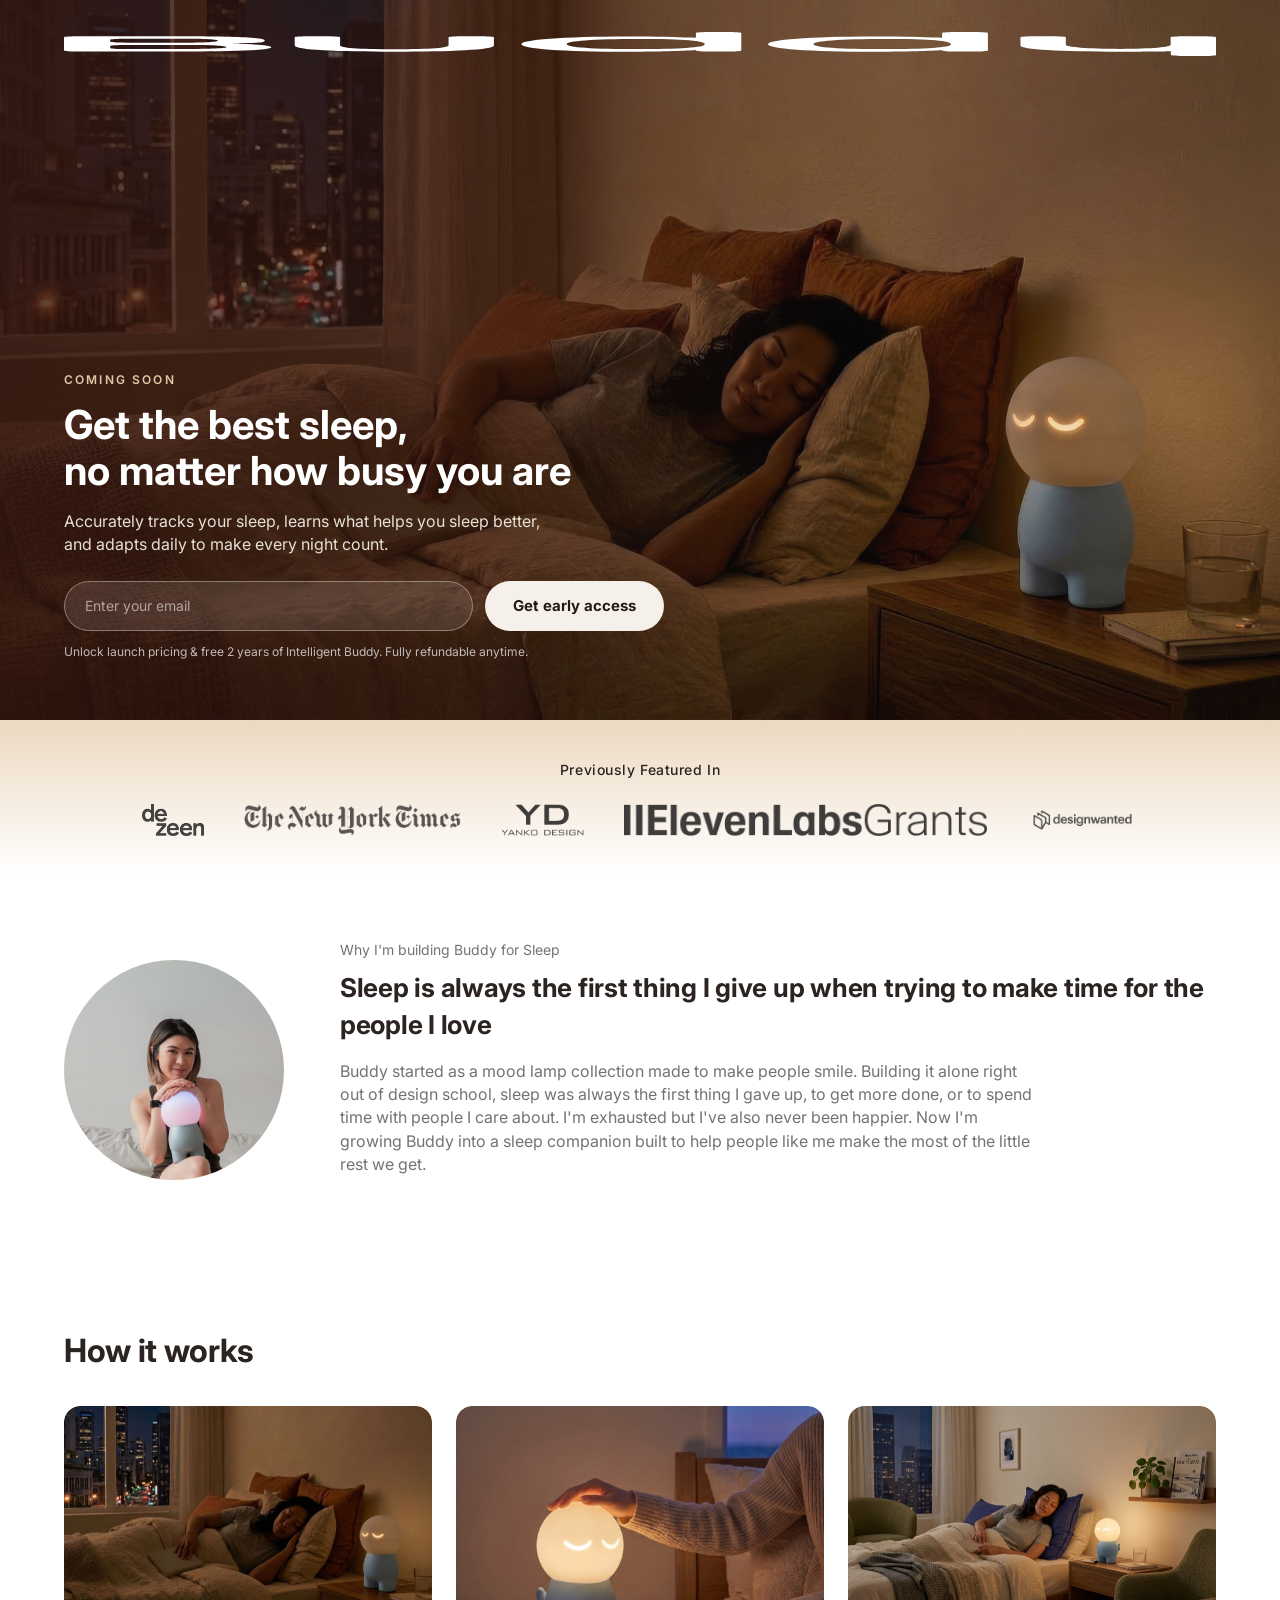
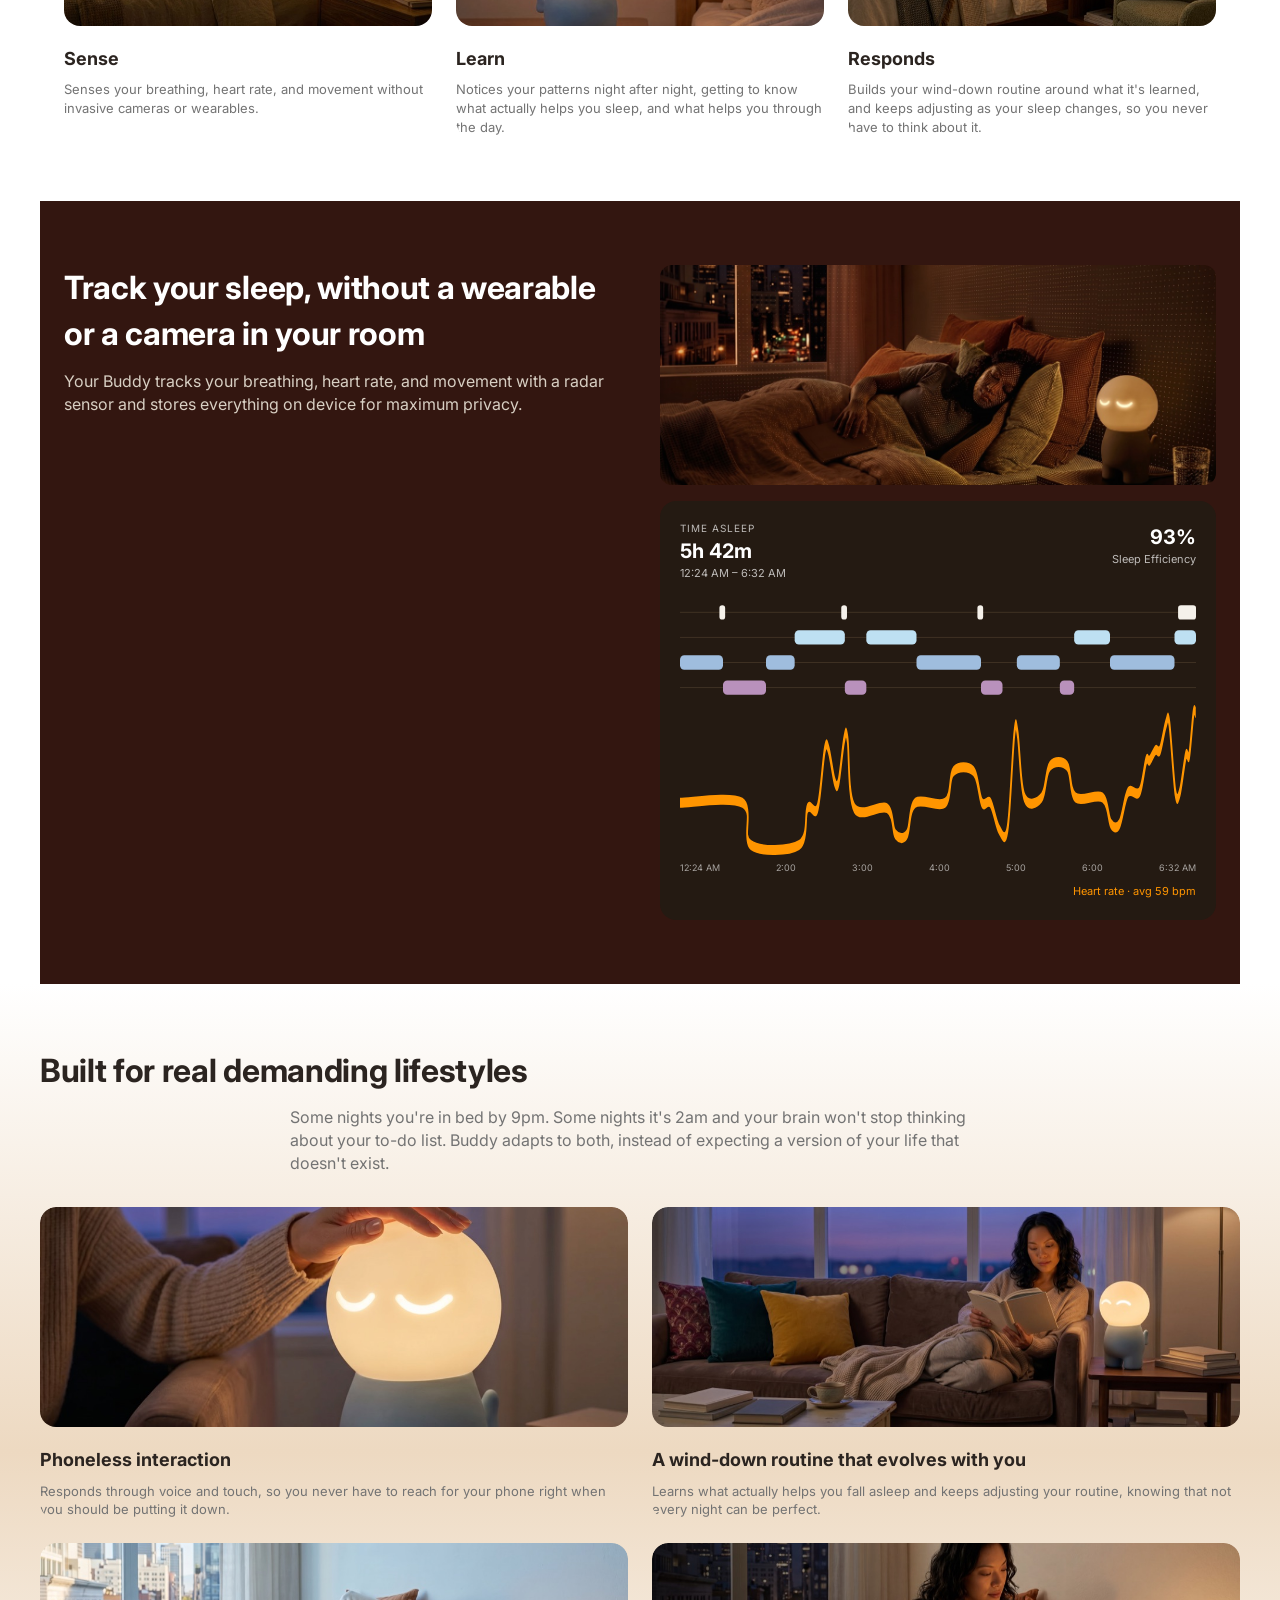
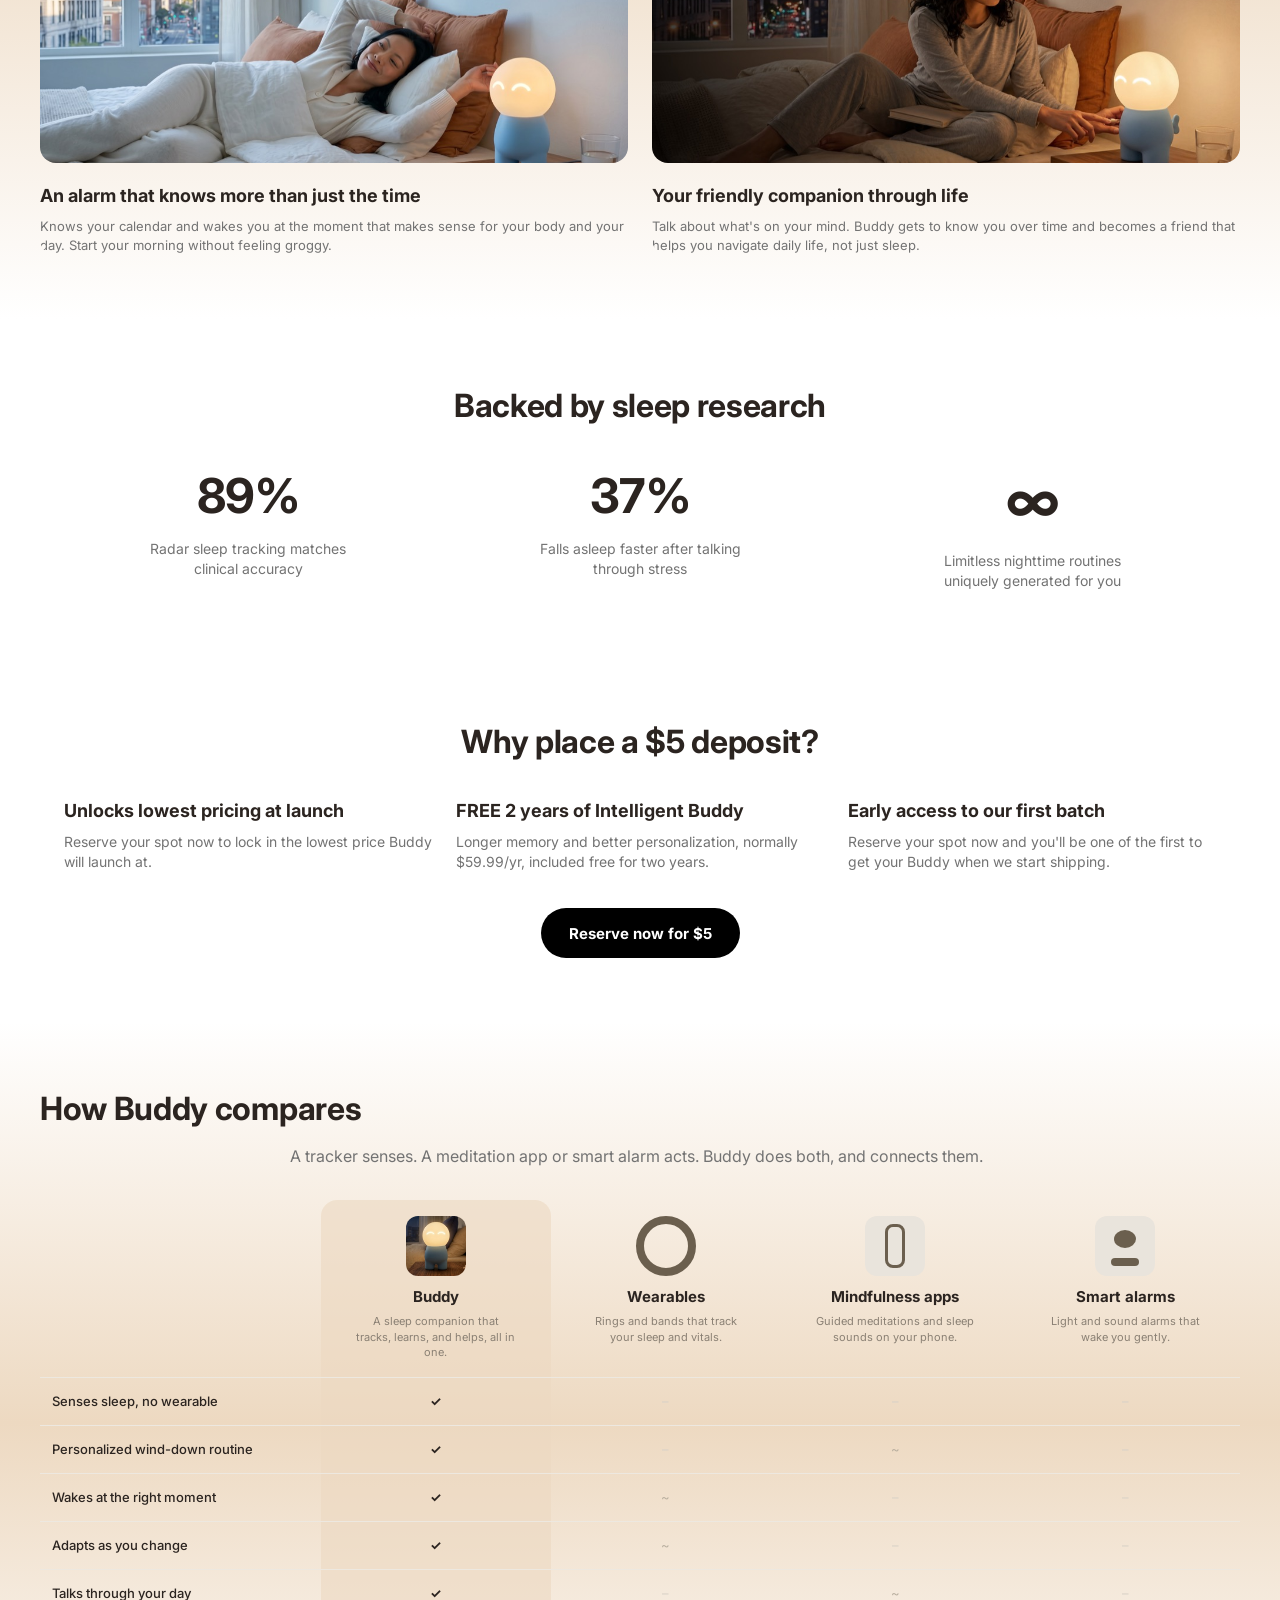
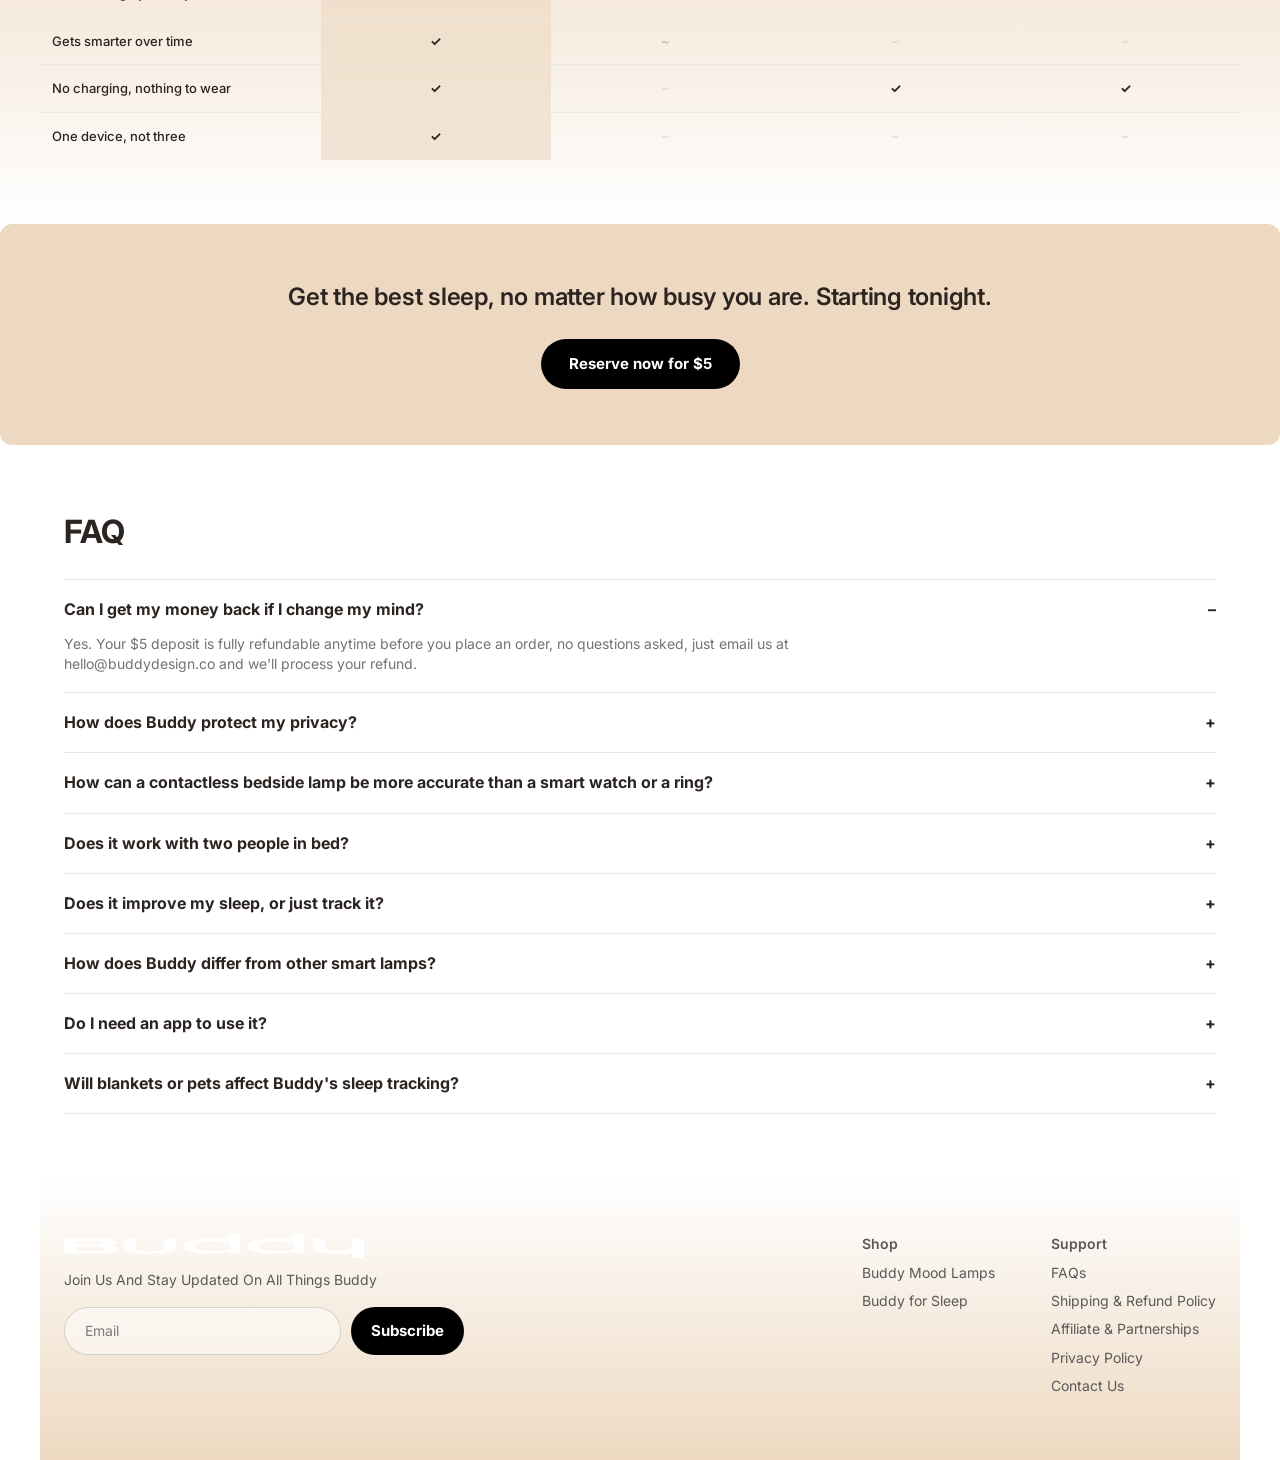
==== index.html @ 6f282e82 "Buddy for Sleep deposit landing page, built from real Figma dev-mode export" ====
<!doctype html>
<html lang="en">
<head>
<meta charset="UTF-8">
<meta name="viewport" content="width=device-width, initial-scale=1.0">
<title>Buddy for Sleep — Reserve Yours</title>
<meta name="description" content="Get the best sleep, no matter how busy you are. Accurately tracks your sleep, learns what helps you sleep better, and adapts daily.">
<link rel="preconnect" href="https://api.fontshare.com">
<link href="https://api.fontshare.com/v2/css?f[]=satoshi@400,500,700&display=swap" rel="stylesheet">
<link href="https://fonts.googleapis.com/css2?family=Inter:wght@400;500;600&display=swap" rel="stylesheet">
<link rel="stylesheet" href="styles.css">
</head>
<body>

<div id="page">

  <!-- ============ HERO ============ -->
  <section class="hero" id="hero">
    <img class="hero__photo" src="assets/hero-photo.jpg" alt="">
    <div class="hero__scrim"></div>
    <div class="hero__inner">
      <img class="logo logo--light" src="assets/buddy-logo-vector.svg" alt="Buddy">
      <div class="hero__body">
        <p class="kicker" id="hero-kicker">Coming Soon</p>
        <h1 class="hero__headline" id="hero-headline">Get the best sleep,<br>no matter how busy you are</h1>
        <p class="hero__subtext" id="hero-subtext">Accurately tracks your sleep, learns what helps you sleep better, and adapts daily to make every night count.</p>

        <form id="step1-form" class="field-row" autocomplete="off">
          <input type="email" id="email-input" class="input" placeholder="Enter your email" required>
          <button type="submit" class="btn btn--light">Get early access</button>
        </form>

        <div id="step2" class="step2" hidden>
          <p class="confirm">✓ You're on the list — want to lock in more?</p>
          <div class="field-row">
            <button type="button" id="deposit-btn" class="btn btn--light">Reserve your Buddy for $5</button>
            <a href="#" id="skip-link" class="skip">No thanks, just keep me updated</a>
          </div>
        </div>
        <p class="note">Unlock launch pricing &amp; free 2 years of Intelligent Buddy. Fully refundable anytime.</p>
        <p id="form-error" class="error" hidden></p>
      </div>
    </div>
  </section>

  <!-- ============ FEATURED IN ============ -->
  <section class="featured">
    <p class="featured__label">Previously Featured In</p>
    <div class="featured__logos">
      <img src="assets/logo-dezeen.png" alt="Dezeen">
      <img src="assets/logo-nyt.png" alt="The New York Times">
      <img src="assets/logo-yanko.png" alt="Yanko Design">
      <img src="assets/logo-elevenlabs.png" alt="ElevenLabs Grants">
      <img src="assets/logo-designwanted.png" alt="Design Wanted">
    </div>
  </section>

  <!-- ============ FOUNDER STORY ============ -->
  <section class="section founder">
    <img class="founder__photo" src="assets/founder-headshot.jpg" alt="Chevy, founder of Buddy">
    <div class="founder__body">
      <p class="eyebrow">Why I'm building Buddy for Sleep</p>
      <h2 class="h2">Sleep is always the first thing I give up when trying to make time for the people I love</h2>
      <p class="body">Buddy started as a mood lamp collection made to make people smile. Building it alone right out of design school, sleep was always the first thing I gave up, to get more done, or to spend time with people I care about. I'm exhausted but I've also never been happier. Now I'm growing Buddy into a sleep companion built to help people like me make the most of the little rest we get.</p>
    </div>
  </section>

  <!-- ============ HOW IT WORKS ============ -->
  <section class="section">
    <h2 class="h2" style="margin-bottom:32px;">How it works</h2>
    <div class="grid-3">
      <div class="card">
        <img class="card__photo" src="assets/sense-photo.jpg" alt="">
        <h3 class="card__title">Sense</h3>
        <p class="card__desc">Senses your breathing, heart rate, and movement without invasive cameras or wearables.</p>
      </div>
      <div class="card">
        <img class="card__photo" src="assets/learn-photo.jpg" alt="">
        <h3 class="card__title">Learn</h3>
        <p class="card__desc">Notices your patterns night after night, getting to know what actually helps you sleep, and what helps you through the day.</p>
      </div>
      <div class="card">
        <img class="card__photo" src="assets/responds-photo.jpg" alt="">
        <h3 class="card__title">Responds</h3>
        <p class="card__desc">Builds your wind-down routine around what it's learned, and keeps adjusting as your sleep changes, so you never have to think about it.</p>
      </div>
    </div>
  </section>

  <!-- ============ TRACK YOUR SLEEP ============ -->
  <section class="section dark track">
    <div class="track__text">
      <h2 class="h2 h2--light">Track your sleep, without a wearable or a camera in your room</h2>
      <p class="body body--light">Your Buddy tracks your breathing, heart rate, and movement with a radar sensor and stores everything on device for maximum privacy.</p>
    </div>
    <div class="track__visual">
      <img class="track__photo" src="assets/tracking-photo.jpg" alt="">
      <div class="hypnogram">
        <div class="hypnogram__header">
          <div>
            <p class="hypnogram__kicker">Time Asleep</p>
            <p class="hypnogram__big">5h 42m</p>
            <p class="hypnogram__sub">12:24 AM – 6:32 AM</p>
          </div>
          <div class="hypnogram__pct">
            <p class="hypnogram__big">93%</p>
            <p class="hypnogram__sub">Sleep Efficiency</p>
          </div>
        </div>
        <svg viewBox="0 0 720 190" class="hypnogram__svg" preserveAspectRatio="none">
          <line x1="0" y1="20" x2="720" y2="20" class="lane-line"/>
          <line x1="0" y1="55" x2="720" y2="55" class="lane-line"/>
          <line x1="0" y1="90" x2="720" y2="90" class="lane-line"/>
          <line x1="0" y1="125" x2="720" y2="125" class="lane-line"/>
          <g class="stage-light">
            <rect x="0" y="80" width="60" height="20" rx="6"/><rect x="120" y="80" width="40" height="20" rx="6"/>
            <rect x="330" y="80" width="90" height="20" rx="6"/><rect x="470" y="80" width="60" height="20" rx="6"/>
            <rect x="600" y="80" width="90" height="20" rx="6"/>
          </g>
          <g class="stage-deep">
            <rect x="60" y="115" width="60" height="20" rx="6"/><rect x="230" y="115" width="30" height="20" rx="6"/>
            <rect x="420" y="115" width="30" height="20" rx="6"/><rect x="530" y="115" width="20" height="20" rx="6"/>
          </g>
          <g class="stage-rem">
            <rect x="160" y="45" width="70" height="20" rx="6"/><rect x="260" y="45" width="70" height="20" rx="6"/>
            <rect x="550" y="45" width="50" height="20" rx="6"/><rect x="690" y="45" width="30" height="20" rx="6"/>
          </g>
          <g class="stage-awake">
            <rect x="55" y="10" width="8" height="20" rx="4"/><rect x="225" y="10" width="8" height="20" rx="4"/>
            <rect x="415" y="10" width="8" height="20" rx="4"/><rect x="695" y="10" width="25" height="20" rx="4"/>
          </g>
        </svg>
        <img class="hr-trace-img" src="assets/hr-trace-line.svg" alt="">
        <div class="hypnogram__axis">
          <span>12:24 AM</span><span>2:00</span><span>3:00</span><span>4:00</span><span>5:00</span><span>6:00</span><span>6:32 AM</span>
        </div>
        <p class="hypnogram__hr">Heart rate · avg 59 bpm</p>
      </div>
    </div>
  </section>

  <!-- ============ BUILT FOR DEMANDING LIFESTYLES ============ -->
  <section class="section warm">
    <h2 class="h2">Built for real demanding lifestyles</h2>
    <p class="body">Some nights you're in bed by 9pm. Some nights it's 2am and your brain won't stop thinking about your to-do list. Buddy adapts to both, instead of expecting a version of your life that doesn't exist.</p>
    <div class="grid-2">
      <div class="card card--light">
        <img class="card__photo" src="assets/phoneless-photo.jpg" alt="">
        <h3 class="card__title">Phoneless interaction</h3>
        <p class="card__desc">Responds through voice and touch, so you never have to reach for your phone right when you should be putting it down.</p>
      </div>
      <div class="card card--light">
        <img class="card__photo" src="assets/winddown-photo.jpg" alt="">
        <h3 class="card__title">A wind-down routine that evolves with you</h3>
        <p class="card__desc">Learns what actually helps you fall asleep and keeps adjusting your routine, knowing that not every night can be perfect.</p>
      </div>
      <div class="card card--light">
        <img class="card__photo" src="assets/alarm-photo.jpg" alt="">
        <h3 class="card__title">An alarm that knows more than just the time</h3>
        <p class="card__desc">Knows your calendar and wakes you at the moment that makes sense for your body and your day. Start your morning without feeling groggy.</p>
      </div>
      <div class="card card--light">
        <img class="card__photo" src="assets/companion-photo.jpg" alt="">
        <h3 class="card__title">Your friendly companion through life</h3>
        <p class="card__desc">Talk about what's on your mind. Buddy gets to know you over time and becomes a friend that helps you navigate daily life, not just sleep.</p>
      </div>
    </div>
  </section>

  <!-- ============ STATS ============ -->
  <section class="section stats">
    <h2 class="h2 h2--center">Backed by sleep research</h2>
    <div class="grid-3 stats__grid">
      <div class="stat">
        <p class="stat__big">89%</p>
        <p class="stat__desc">Radar sleep tracking matches clinical accuracy</p>
      </div>
      <div class="stat">
        <p class="stat__big">37%</p>
        <p class="stat__desc">Falls asleep faster after talking through stress</p>
      </div>
      <div class="stat">
        <p class="stat__big stat__big--infinity">∞</p>
        <p class="stat__desc">Limitless nighttime routines uniquely generated for you</p>
      </div>
    </div>
  </section>

  <!-- ============ WHY $5 DEPOSIT ============ -->
  <section class="section">
    <h2 class="h2 h2--center">Why place a $5 deposit?</h2>
    <div class="grid-3 deposit-reasons">
      <div class="reason">
        <h3 class="reason__title">Unlocks lowest pricing at launch</h3>
        <p class="reason__desc">Reserve your spot now to lock in the lowest price Buddy will launch at.</p>
      </div>
      <div class="reason">
        <h3 class="reason__title">FREE 2 years of Intelligent Buddy</h3>
        <p class="reason__desc">Longer memory and better personalization, normally $59.99/yr, included free for two years.</p>
      </div>
      <div class="reason">
        <h3 class="reason__title">Early access to our first batch</h3>
        <p class="reason__desc">Reserve your spot now and you'll be one of the first to get your Buddy when we start shipping.</p>
      </div>
    </div>
    <div class="center-btn">
      <button type="button" class="btn btn--dark" data-deposit-trigger>Reserve now for $5</button>
    </div>
  </section>

  <!-- ============ COMPARISON CHART ============ -->
  <section class="section warm">
    <h2 class="h2">How Buddy compares</h2>
    <p class="body">A tracker senses. A meditation app or smart alarm acts. Buddy does both, and connects them.</p>
    <div class="compare">
      <table class="compare__table">
        <thead>
          <tr>
            <th></th>
            <th class="compare__col--buddy">
              <img class="compare__icon compare__icon--photo" src="assets/compare-buddy-photo.jpg" alt="">
              <span class="compare__name">Buddy</span>
              <span class="compare__desc">A sleep companion that tracks, learns, and helps, all in one.</span>
            </th>
            <th>
              <div class="compare__icon icon-ring"></div>
              <span class="compare__name">Wearables</span>
              <span class="compare__desc">Rings and bands that track your sleep and vitals.</span>
            </th>
            <th>
              <div class="compare__icon icon-phone"></div>
              <span class="compare__name">Mindfulness apps</span>
              <span class="compare__desc">Guided meditations and sleep sounds on your phone.</span>
            </th>
            <th>
              <div class="compare__icon icon-lamp"></div>
              <span class="compare__name">Smart alarms</span>
              <span class="compare__desc">Light and sound alarms that wake you gently.</span>
            </th>
          </tr>
        </thead>
        <tbody>
          <tr><td>Senses sleep, no wearable</td><td class="yes">✓</td><td class="no">–</td><td class="no">–</td><td class="no">–</td></tr>
          <tr><td>Personalized wind-down routine</td><td class="yes">✓</td><td class="no">–</td><td class="partial">~</td><td class="no">–</td></tr>
          <tr><td>Wakes at the right moment</td><td class="yes">✓</td><td class="partial">~</td><td class="no">–</td><td class="no">–</td></tr>
          <tr><td>Adapts as you change</td><td class="yes">✓</td><td class="partial">~</td><td class="no">–</td><td class="no">–</td></tr>
          <tr><td>Talks through your day</td><td class="yes">✓</td><td class="no">–</td><td class="partial">~</td><td class="no">–</td></tr>
          <tr><td>Gets smarter over time</td><td class="yes">✓</td><td class="partial">~</td><td class="no">–</td><td class="no">–</td></tr>
          <tr><td>No charging, nothing to wear</td><td class="yes">✓</td><td class="no">–</td><td class="yes">✓</td><td class="yes">✓</td></tr>
          <tr><td>One device, not three</td><td class="yes">✓</td><td class="no">–</td><td class="no">–</td><td class="no">–</td></tr>
        </tbody>
      </table>
    </div>
  </section>

  <!-- ============ FINAL CTA ============ -->
  <section class="section cta-band">
    <h2 class="cta-band__text">Get the best sleep, no matter how busy you are. Starting tonight.</h2>
    <button type="button" class="btn btn--dark" data-deposit-trigger>Reserve now for $5</button>
  </section>

  <!-- ============ FAQ ============ -->
  <section class="section faq">
    <h2 class="h2">FAQ</h2>
    <div class="faq__list">
      <details class="faq__item" open>
        <summary>Can I get my money back if I change my mind?</summary>
        <p>Yes. Your $5 deposit is fully refundable anytime before you place an order, no questions asked, just email us at hello@buddydesign.co and we'll process your refund.</p>
      </details>
      <details class="faq__item">
        <summary>How does Buddy protect my privacy?</summary>
        <p>Buddy has no camera. It uses mmWave radar to sense your breathing, heart rate, and movement, and keeps your data on-device.</p>
      </details>
      <details class="faq__item">
        <summary>How can a contactless bedside lamp be more accurate than a smart watch or a ring?</summary>
        <p>Contactless sensing isn't inherently better than a wearable, it's a different way of measuring the same signals, similar to how hospitals monitor vitals without touching a patient. We validate Buddy's readings against real wearable data every night to keep the accuracy honest.</p>
      </details>
      <details class="faq__item">
        <summary>Does it work with two people in bed?</summary>
        <p>Right now, Buddy is built and tuned to track one person. We're actively testing how it performs with two people sharing a bed, and we'll update this the moment that's fully validated.</p>
      </details>
      <details class="faq__item">
        <summary>Does it improve my sleep, or just track it?</summary>
        <p>Both. Buddy tracks what's actually happening each night, then uses that to build your wind-down routine, time your alarm, and get to know you better. Tracking isn't the end goal, it's what makes the rest possible.</p>
      </details>
      <details class="faq__item">
        <summary>How does Buddy differ from other smart lamps?</summary>
        <p>Most smart lamps only control light. Buddy also senses your sleep without a camera or a wearable, then uses what it learns to build your routine and wake you at the right moment. The light is one part of a system built around your actual sleep.</p>
      </details>
      <details class="faq__item">
        <summary>Do I need an app to use it?</summary>
        <p>No, everything works by voice and touch, night to night. There's a companion app if you want to dig into your sleep data, but it's optional, not required.</p>
      </details>
      <details class="faq__item">
        <summary>Will blankets or pets affect Buddy's sleep tracking?</summary>
        <p>Blankets don't block Buddy's radar, so normal bedding doesn't affect tracking. A pet moving nearby can occasionally register as movement, but Buddy is built to focus on your vitals, not just motion, so it's not something that typically throws off your results.</p>
      </details>
    </div>
  </section>

  <!-- ============ FOOTER ============ -->
  <footer class="footer">
    <div class="footer__signup">
      <img class="logo" src="assets/buddy-logo-vector2.svg" alt="Buddy">
      <p>Join Us And Stay Updated On All Things Buddy</p>
      <form id="footer-form" class="footer__form">
        <input type="email" id="footer-email" class="input" placeholder="Email" required>
        <button type="submit" class="btn btn--dark">Subscribe</button>
      </form>
      <p id="footer-msg" class="note" hidden>Thanks, you're on the list!</p>
    </div>
    <div class="footer__links">
      <div>
        <p class="footer__col-title">Shop</p>
        <p>Buddy Mood Lamps</p>
        <p>Buddy for Sleep</p>
      </div>
      <div>
        <p class="footer__col-title">Support</p>
        <p>FAQs</p>
        <p>Shipping &amp; Refund Policy</p>
        <p>Affiliate &amp; Partnerships</p>
        <p>Privacy Policy</p>
        <p>Contact Us</p>
      </div>
    </div>
  </footer>
</div>

<script src="script.js"></script>
</body>
</html>
---- styles.css ----
:root{
  --cream:#F5F1EA;
  --tan:#EDD9C1;
  --warm-tan:#F4EDE3;
  --dark:#331610;
  --dark2:#241a12;
  --text:#2B2420;
  --text-muted:#8A8074;
  --text-muted2:#737373;
  --footer-text:#595959;
  --border:#EDE8E0;
  --orange:#FF9500;
  --green:#8FD9A8;
}
*{box-sizing:border-box;}
html,body{margin:0;padding:0;}
body{font-family:'Satoshi','Inter',-apple-system,BlinkMacSystemFont,sans-serif;color:var(--text);line-height:1.45;background:#fff;}
img{max-width:100%;display:block;}
h1,h2,h3{margin:0;font-weight:700;}
p{margin:0;}
button{font-family:inherit;cursor:pointer;}
.logo{height:24px;}
.logo--light{filter:brightness(0) invert(1);}

/* Hero */
.hero{position:relative;min-height:720px;overflow:hidden;color:#fff;}
.hero__photo{position:absolute;inset:0;width:100%;height:100%;object-fit:cover;}
.hero__scrim{position:absolute;inset:0;background:linear-gradient(100deg, rgba(51,22,16,0.85) 0%, rgba(51,22,16,0.5) 40%, rgba(102,102,102,0.05) 65%);}
.hero__inner{position:relative;max-width:1200px;margin:0 auto;padding:32px 24px 60px;min-height:720px;display:flex;flex-direction:column;}
.hero__body{margin-top:auto;max-width:600px;}
.kicker{font-family:'Inter';font-size:12px;font-weight:600;letter-spacing:0.18em;color:#e0c9a6;margin-bottom:14px;text-transform:uppercase;}
.hero__headline{font-size:40px;line-height:1.15;margin-bottom:16px;font-weight:700;}
.hero__subtext{font-size:16px;color:#e8e0d5;margin-bottom:24px;max-width:500px;}
.field-row{display:flex;gap:12px;flex-wrap:wrap;align-items:center;}
.input{flex:1;min-width:220px;height:50px;border-radius:25px;border:1px solid rgba(255,255,255,0.35);background:rgba(255,255,255,0.1);color:#fff;padding:0 20px;font-size:14px;font-family:inherit;}
.input::placeholder{color:rgba(255,255,255,0.55);}
.btn{height:50px;padding:0 28px;border-radius:100px;border:none;font-weight:700;font-size:15px;white-space:nowrap;}
.btn--light{background:var(--cream);color:var(--dark2);}
.btn--dark{background:#000;color:#fff;}
.note{font-family:'Inter';font-size:12px;color:rgba(255,255,255,0.7);margin-top:12px;}
.confirm{font-family:'Inter';color:var(--green);font-weight:600;font-size:15px;margin-bottom:14px;}
.skip{font-family:'Inter';color:rgba(255,255,255,0.7);font-size:12px;text-decoration:underline;align-self:center;}
.error{font-family:'Inter';color:#f2a7a7;font-size:13px;margin-top:10px;}

/* Featured in */
.featured{text-align:center;padding:40px 24px;background:linear-gradient(to bottom, var(--tan), #fff);}
.featured__label{font-family:'Inter';font-weight:500;font-size:14px;letter-spacing:0.04em;color:var(--text);margin-bottom:24px;}
.featured__logos{display:flex;gap:40px;justify-content:center;align-items:center;flex-wrap:wrap;}
.featured__logos img{height:32px;width:auto;opacity:0.75;}

/* Sections */
.section{max-width:1200px;margin:0 auto;padding:64px 24px;}
.warm{background:linear-gradient(to bottom, #fff, var(--tan), #fff);max-width:100%;}
.warm > *{max-width:1200px;margin-left:auto;margin-right:auto;}
.h2{font-size:32px;margin-bottom:12px;letter-spacing:-0.01em;}
.h2--center{text-align:center;}
.h2--light{color:#fff;}
.body{color:var(--text-muted2);font-size:16px;max-width:700px;margin-bottom:24px;}
.body--light{color:#d8cfc3;}
.eyebrow{font-size:14px;color:var(--text-muted2);margin-bottom:8px;}

/* Founder */
.founder{display:flex;gap:56px;align-items:center;flex-wrap:wrap;}
.founder__photo{width:220px;height:220px;border-radius:50%;flex-shrink:0;object-fit:cover;}
.founder__body{flex:1;min-width:280px;}
.founder__body .h2{font-size:26px;margin-bottom:16px;}

/* Grids/cards */
.grid-3{display:grid;grid-template-columns:repeat(3,1fr);gap:24px;}
.grid-2{display:grid;grid-template-columns:repeat(2,1fr);gap:24px;margin-top:32px;}
.card{border-radius:16px;overflow:hidden;}
.card__photo{width:100%;height:220px;object-fit:cover;border-radius:16px;}
.card__title{font-size:18px;margin:20px 0 8px;}
.card__desc{font-size:13px;color:var(--text-muted2);}

/* Track your sleep */
.dark{background:var(--dark);max-width:100%;}
.track{max-width:1200px;margin:0 auto;padding:64px 24px;display:grid;grid-template-columns:1fr 1fr;gap:40px;align-items:start;}
.track__photo{width:100%;height:220px;object-fit:cover;border-radius:12px;margin-bottom:16px;}
.hypnogram{background:var(--dark2);border-radius:16px;padding:20px;position:relative;}
.hypnogram__header{display:flex;justify-content:space-between;margin-bottom:16px;}
.hypnogram__kicker{font-family:'Inter';font-size:10px;color:rgba(255,255,255,0.7);text-transform:uppercase;letter-spacing:0.1em;}
.hypnogram__big{font-size:20px;font-weight:700;color:#fff;margin-top:2px;}
.hypnogram__sub,.hypnogram__pct{font-family:'Inter';font-size:11px;color:rgba(255,255,255,0.7);text-align:right;}
.hypnogram__svg{width:100%;height:auto;display:block;}
.lane-line{stroke:#4a3a2a;stroke-width:1;}
.stage-awake rect{fill:#F5F1EA;}
.stage-rem rect{fill:#bee0f2;}
.stage-light rect{fill:#9fbdde;}
.stage-deep rect{fill:#b991bc;}
.hr-trace-img{width:100%;margin-top:-30px;}
.hypnogram__axis{display:flex;justify-content:space-between;font-family:'Inter';font-size:9px;color:rgba(255,255,255,0.6);margin-top:6px;}
.hypnogram__hr{font-family:'Inter';font-size:11px;color:var(--orange);margin-top:10px;text-align:right;}

/* Stats */
.stats__grid{text-align:center;margin-top:32px;}
.stat__big{font-size:48px;font-weight:700;margin-bottom:8px;letter-spacing:-0.01em;}
.stat__big--infinity{font-size:56px;}
.stat__desc{font-size:14px;color:var(--text-muted2);max-width:220px;margin:0 auto;}

/* Deposit reasons */
.deposit-reasons{margin-top:32px;}
.reason__title{font-size:18px;margin-bottom:8px;font-weight:700;}
.reason__desc{font-size:14px;color:var(--text-muted2);}
.center-btn{text-align:center;margin-top:36px;}

/* Comparison table */
.compare{overflow-x:auto;margin-top:32px;}
.compare__table{width:100%;border-collapse:collapse;min-width:800px;}
.compare__table th{padding:16px 12px;text-align:center;vertical-align:top;font-weight:400;}
.compare__col--buddy{background:rgba(237,217,193,0.6);border-radius:16px 16px 0 0;}
.compare__icon{width:60px;height:60px;margin:0 auto 10px;background:#E9E4DC;border-radius:12px;position:relative;}
.compare__icon--photo{object-fit:cover;background:none;}
.icon-ring{border:8px solid #6b5f4e;border-radius:50%;box-sizing:border-box;background:transparent;}
.icon-phone::before{content:"";position:absolute;inset:8px 20px;border:3px solid #6b5f4e;border-radius:8px;}
.icon-lamp::after{content:"";position:absolute;left:50%;bottom:10px;transform:translateX(-50%);width:28px;height:8px;background:#6b5f4e;border-radius:4px;}
.icon-lamp::before{content:"";position:absolute;left:50%;top:14px;transform:translateX(-50%);width:22px;height:18px;background:#6b5f4e;border-radius:50%;}
.compare__name{display:block;font-weight:700;font-size:15px;margin-bottom:6px;}
.compare__desc{display:block;font-size:11px;color:var(--text-muted);font-weight:400;max-width:160px;margin:0 auto;}
.compare__table td{padding:14px 12px;text-align:center;border-top:1px solid var(--border);font-size:13px;}
.compare__table td:first-child{text-align:left;font-weight:500;}
.compare__table tr td:nth-child(2){background:rgba(237,217,193,0.6);}
.yes{color:#2B2420;font-weight:700;}
.partial{color:#B8AE9E;}
.no{color:#D8D2C7;}

/* CTA band */
.cta-band{background:var(--tan);max-width:100%;text-align:center;padding:56px 24px;border-radius:12px;}
.cta-band__text{font-family:'Inter';font-weight:600;font-size:24px;margin-bottom:24px;letter-spacing:-0.01em;}

/* FAQ */
.faq__list{margin-top:24px;}
.faq__item{border-top:1px solid var(--border);padding:18px 0;}
.faq__item:last-child{border-bottom:1px solid var(--border);}
.faq__item summary{cursor:pointer;font-weight:700;font-size:16px;list-style:none;position:relative;padding-right:24px;}
.faq__item summary::-webkit-details-marker{display:none;}
.faq__item summary::after{content:"+";position:absolute;right:0;top:0;font-weight:700;}
.faq__item[open] summary::after{content:"–";}
.faq__item p{margin-top:12px;font-size:14px;color:var(--text-muted2);max-width:800px;}

/* Footer */
.footer{background:linear-gradient(to bottom, #fff, var(--tan));padding:56px 24px;display:flex;flex-wrap:wrap;gap:48px;max-width:1200px;margin:0 auto;}
.footer__signup{flex:1;min-width:280px;}
.footer__signup .logo{margin-bottom:12px;}
.footer__signup p{margin:8px 0 16px;font-size:14px;color:var(--footer-text);}
.footer__form{display:flex;gap:10px;max-width:400px;}
.footer__form .input{border:1px solid rgba(0,0,0,0.15);background:rgba(255,255,255,0.5);color:var(--text);height:48px;}
.footer__form .input::placeholder{color:rgba(0,0,0,0.5);}
.footer__form .btn{height:48px;padding:0 20px;}
.footer__links{display:flex;gap:56px;flex-wrap:wrap;}
.footer__col-title{font-weight:600;margin-bottom:10px;font-size:16px;}
.footer__links p{font-size:14px;color:var(--footer-text);margin-bottom:8px;}

@media (max-width: 900px){
  .grid-3,.grid-2{grid-template-columns:1fr;}
  .track{grid-template-columns:1fr;}
  .hero__headline{font-size:30px;}
  .founder{flex-direction:column;text-align:center;}
  .compare__table{font-size:12px;}
}
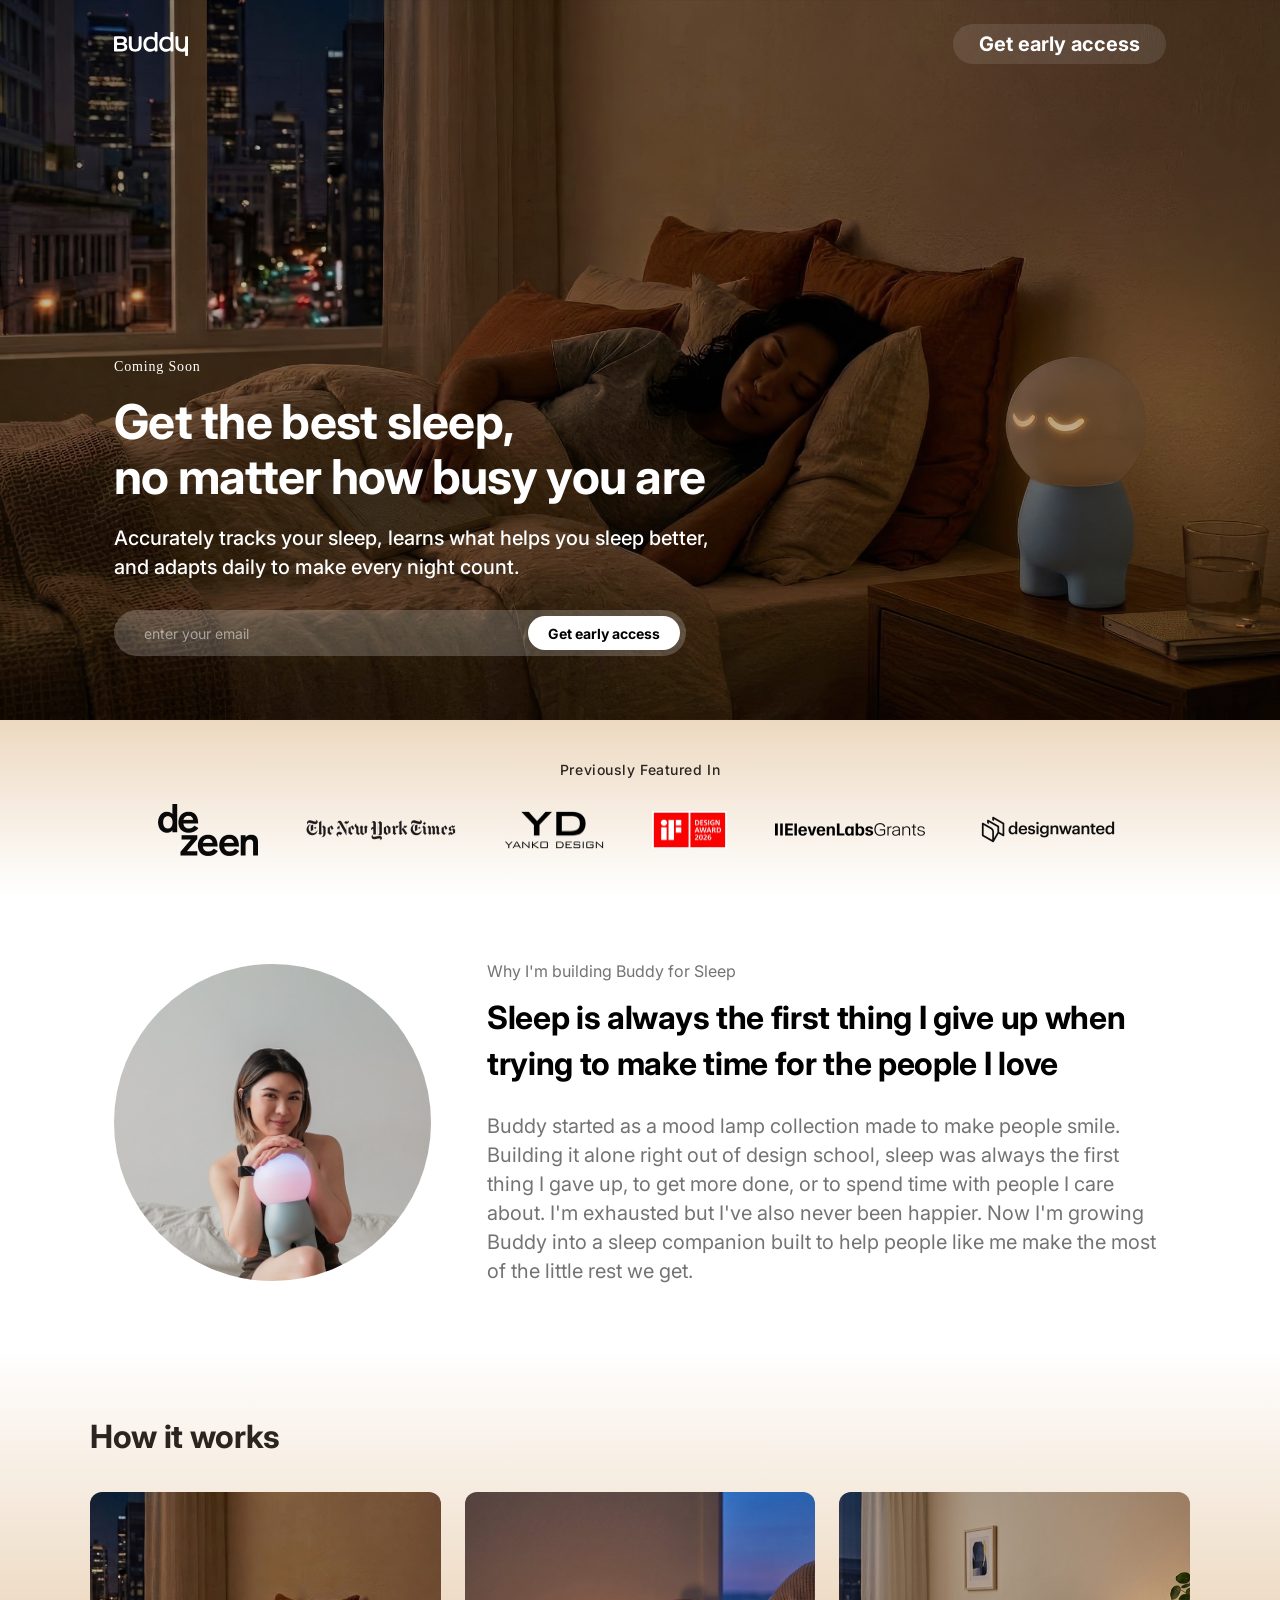
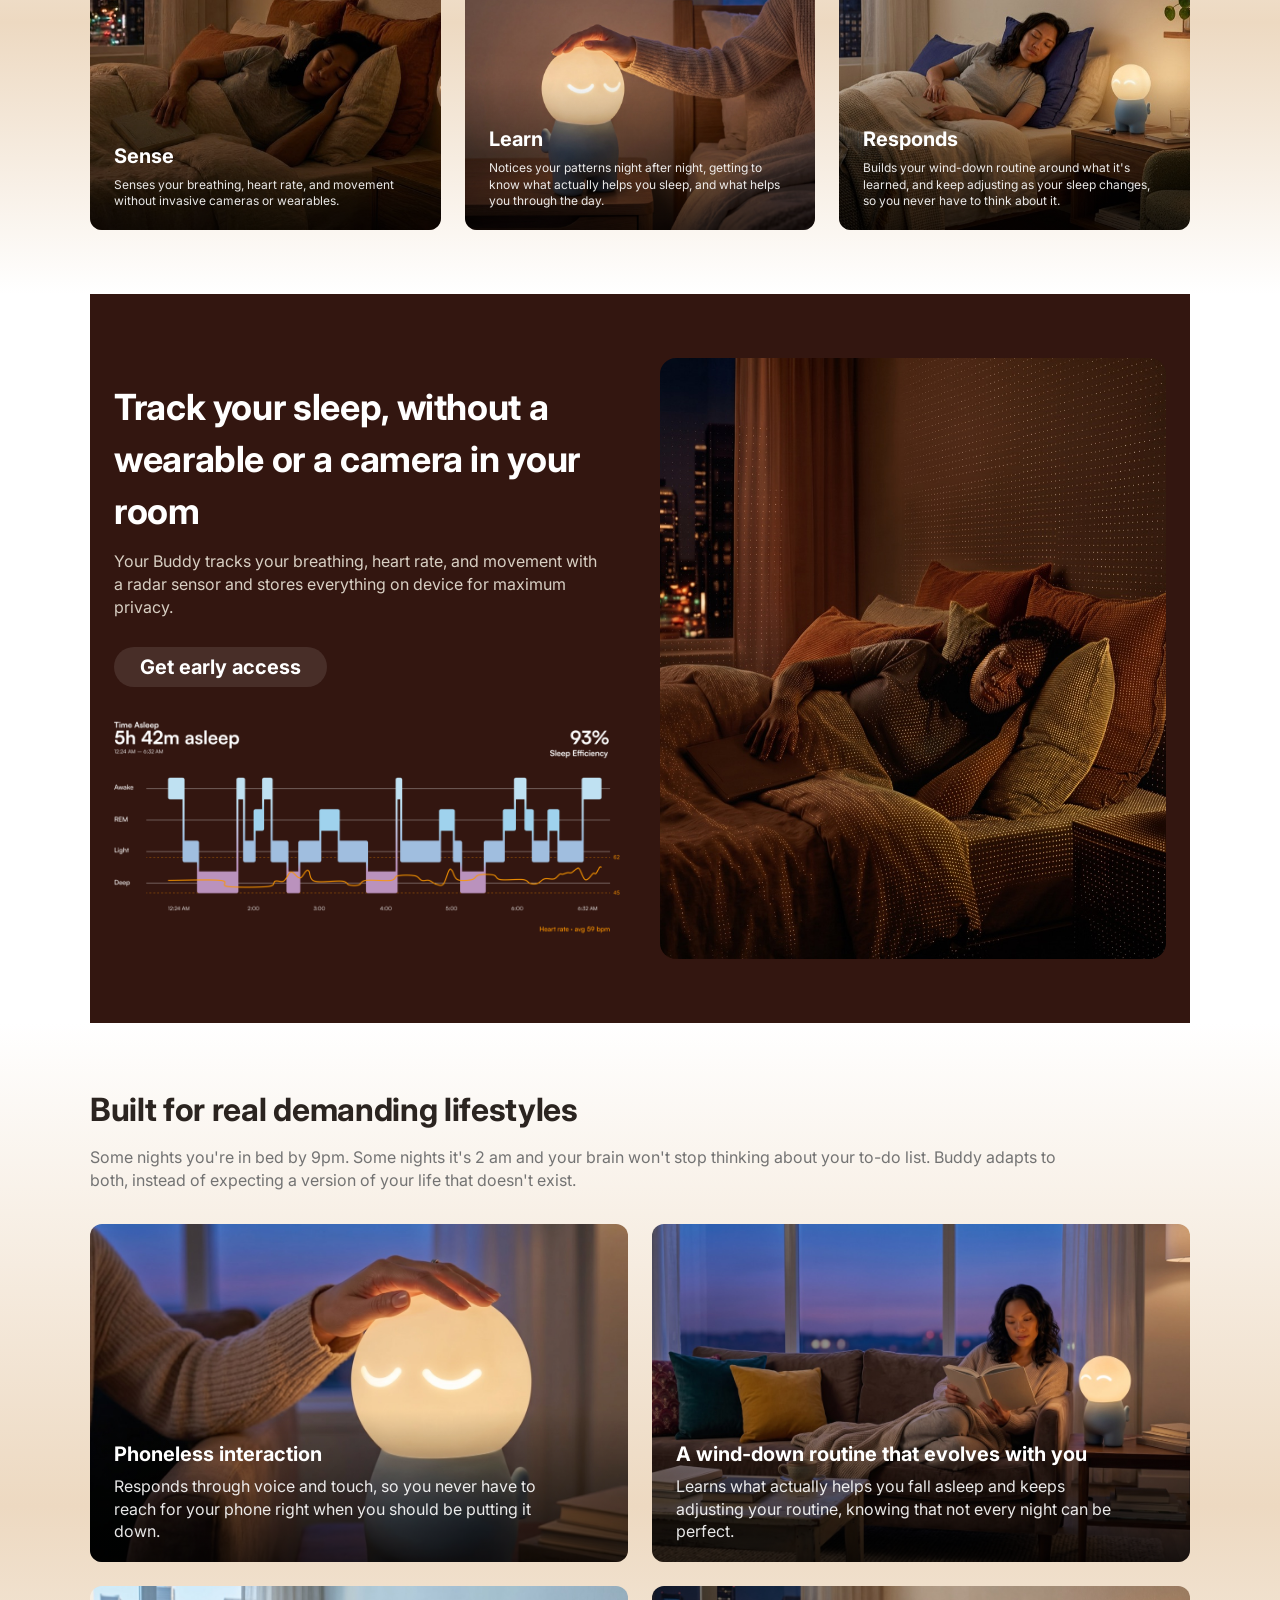
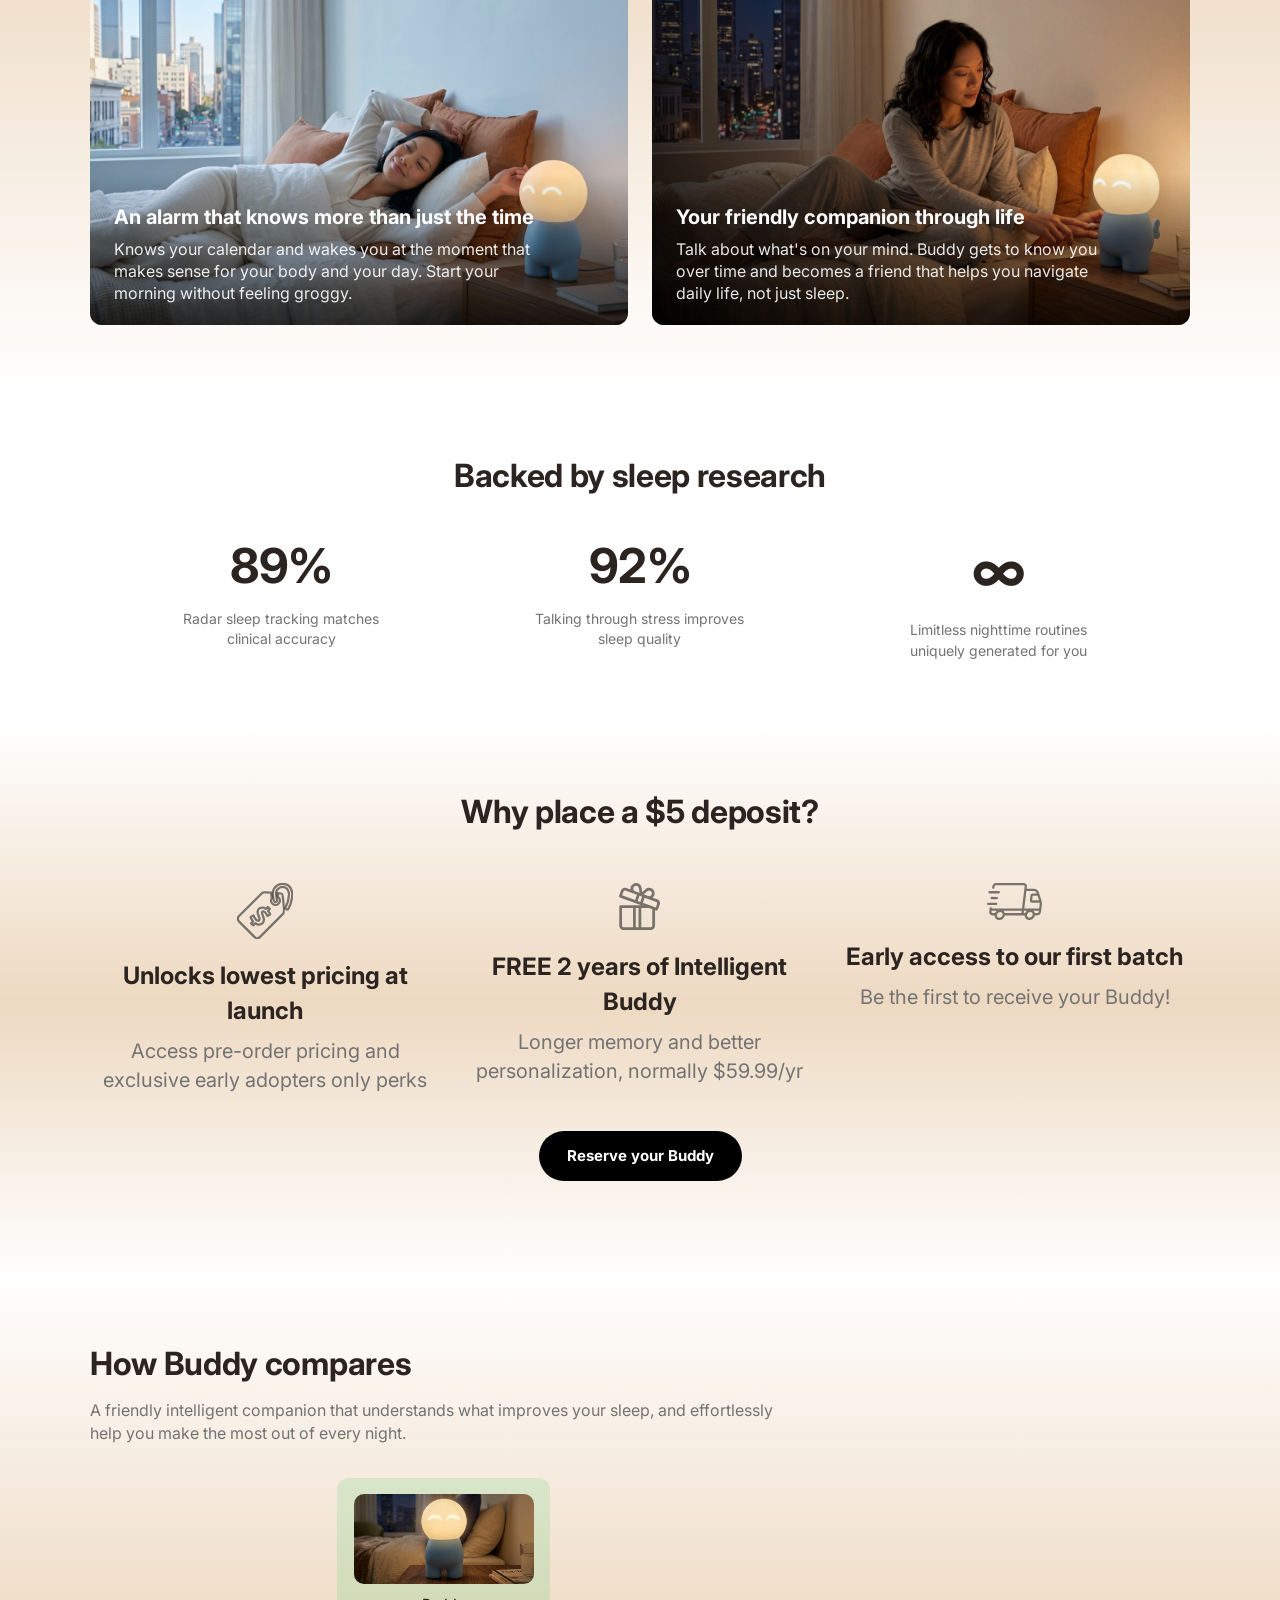
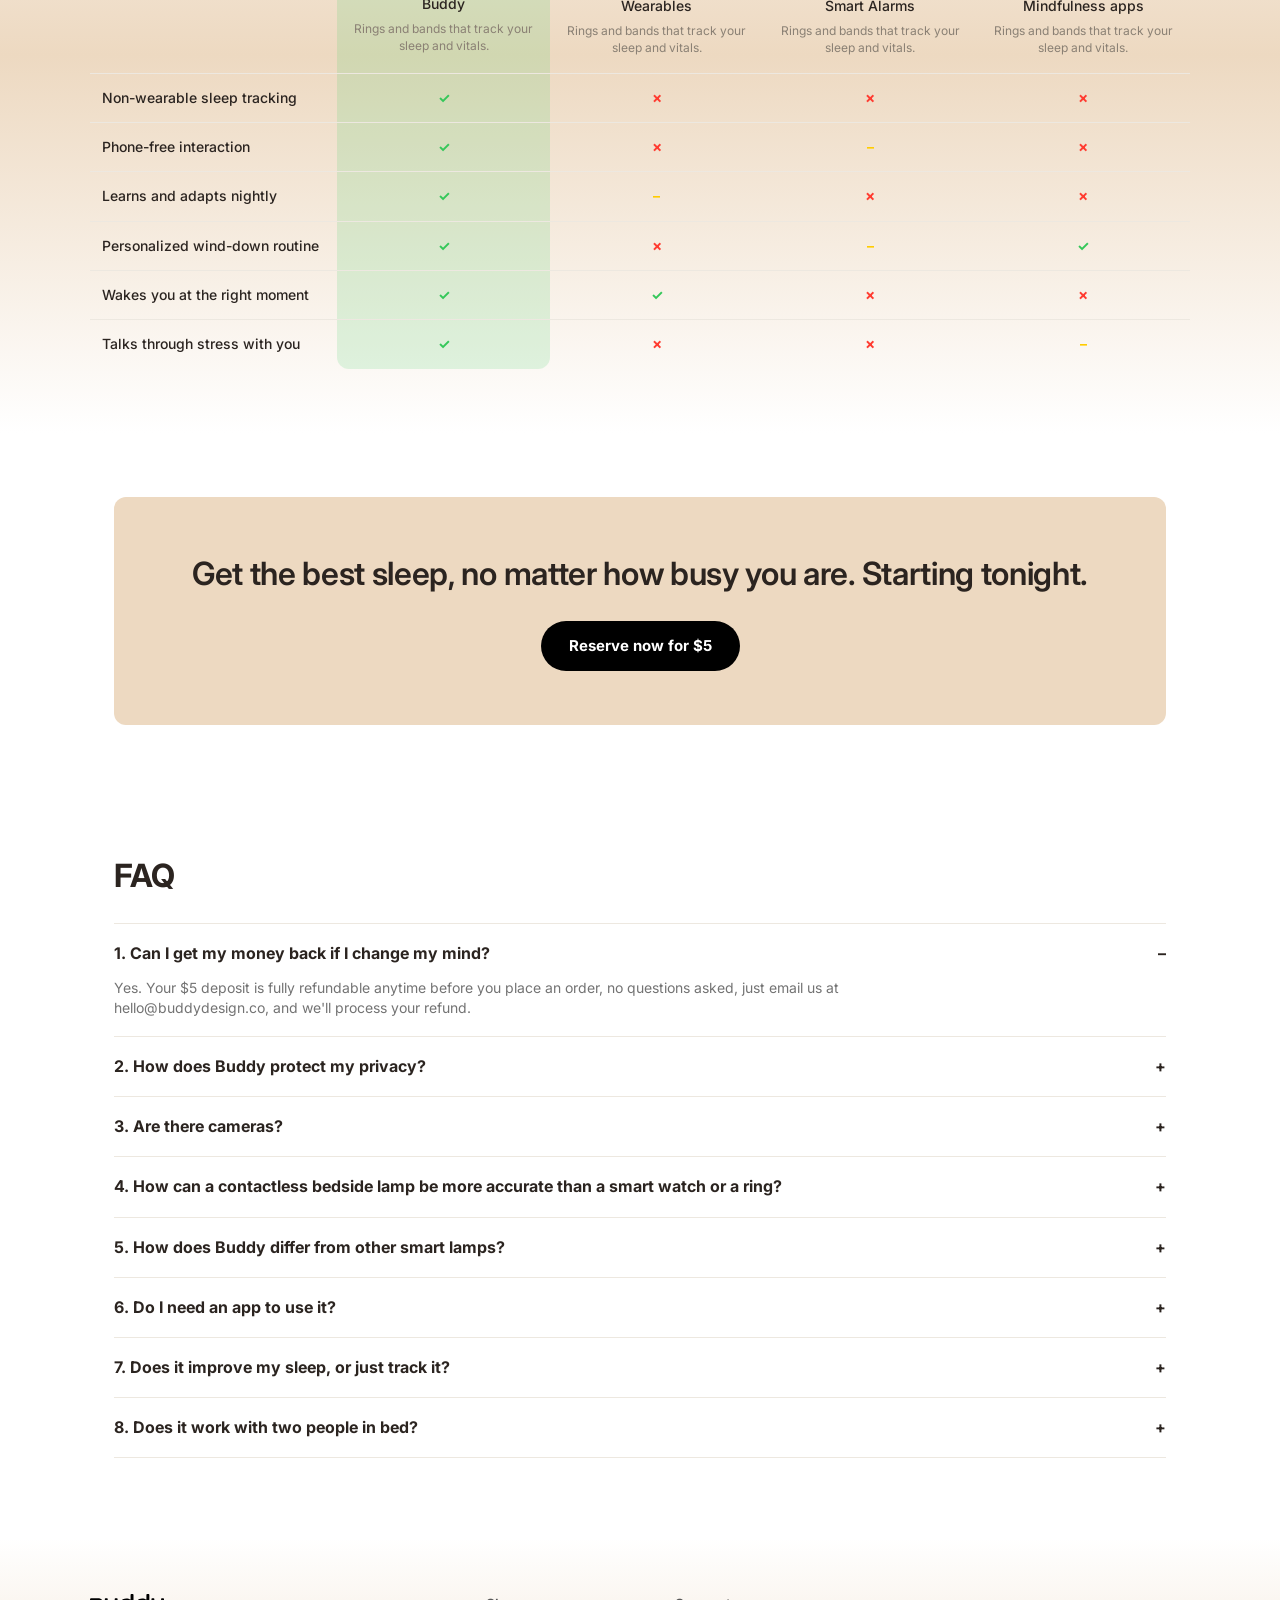
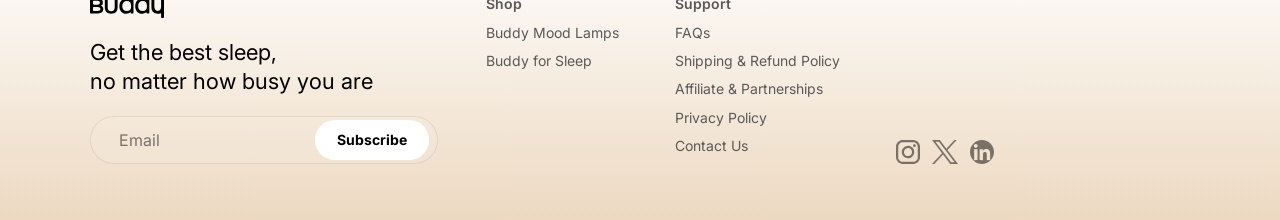
==== commit 7bdb08ef: "Rebuild every section from real Figma dev-mode data, fix responsive layout and sticky nav - Pull exa" ====
--- a/index.html
+++ b/index.html
@@ -14,31 +14,35 @@
 
 <div id="page">
 
+  <!-- ============ STICKY NAV ============ -->
+  <header class="site-nav">
+    <img class="logo logo--light" src="assets/buddy-logo-vector.svg" alt="Buddy">
+    <a href="#hero" id="topbar-cta" class="btn btn--translucent">Get early access</a>
+  </header>
+
   <!-- ============ HERO ============ -->
   <section class="hero" id="hero">
     <img class="hero__photo" src="assets/hero-photo.jpg" alt="">
-    <div class="hero__scrim"></div>
+    <div class="hero__scrim" id="hero-scrim"></div>
     <div class="hero__inner">
-      <img class="logo logo--light" src="assets/buddy-logo-vector.svg" alt="Buddy">
       <div class="hero__body">
-        <p class="kicker" id="hero-kicker">Coming Soon</p>
-        <h1 class="hero__headline" id="hero-headline">Get the best sleep,<br>no matter how busy you are</h1>
-        <p class="hero__subtext" id="hero-subtext">Accurately tracks your sleep, learns what helps you sleep better, and adapts daily to make every night count.</p>
-
-        <form id="step1-form" class="field-row" autocomplete="off">
-          <input type="email" id="email-input" class="input" placeholder="Enter your email" required>
-          <button type="submit" class="btn btn--light">Get early access</button>
-        </form>
-
-        <div id="step2" class="step2" hidden>
-          <p class="confirm">✓ You're on the list — want to lock in more?</p>
-          <div class="field-row">
-            <button type="button" id="deposit-btn" class="btn btn--light">Reserve your Buddy for $5</button>
-            <a href="#" id="skip-link" class="skip">No thanks, just keep me updated</a>
-          </div>
-        </div>
-        <p class="note">Unlock launch pricing &amp; free 2 years of Intelligent Buddy. Fully refundable anytime.</p>
-        <p id="form-error" class="error" hidden></p>
+        <div id="step1-content">
+          <p class="kicker">Coming Soon</p>
+          <h1 class="hero__headline">Get the best sleep,<br>no matter how busy you are</h1>
+          <p class="hero__subtext">Accurately tracks your sleep, learns what helps you sleep better, and adapts daily to make every night count.</p>
+          <form id="step1-form" class="hero-capsule" autocomplete="off">
+            <input type="email" id="email-input" class="hero-capsule__input" placeholder="enter your email" required>
+            <button type="submit" class="hero-capsule__btn">Get early access</button>
+          </form>
+          <p id="form-error" class="error" hidden></p>
+        </div>
+
+        <div id="step2" hidden>
+          <p class="confirm">✓ You're on the list! Want extra perks?</p>
+          <h1 class="hero__headline hero__headline--sm">Unlock launch pricing &amp; <br>free 2 years of Intelligent Buddy</h1>
+          <p class="hero__subtext">Fully refundable anytime, no questions asked</p>
+          <button type="button" id="deposit-btn" class="btn btn--translucent btn--lg">Reserve your Buddy for $5</button>
+        </div>
       </div>
     </div>
   </section>
@@ -47,11 +51,12 @@
   <section class="featured">
     <p class="featured__label">Previously Featured In</p>
     <div class="featured__logos">
-      <img src="assets/logo-dezeen.png" alt="Dezeen">
-      <img src="assets/logo-nyt.png" alt="The New York Times">
-      <img src="assets/logo-yanko.png" alt="Yanko Design">
-      <img src="assets/logo-elevenlabs.png" alt="ElevenLabs Grants">
-      <img src="assets/logo-designwanted.png" alt="Design Wanted">
+      <img class="feat--dezeen" src="assets/logo-dezeen.png" alt="Dezeen">
+      <img class="feat--nyt" src="assets/logo-nyt.png" alt="The New York Times">
+      <img class="feat--yanko" src="assets/logo-yanko.png" alt="Yanko Design">
+      <img class="feat--ifaward" src="assets/logo-ifaward.jpg" alt="iF Design Award 2026">
+      <img class="feat--elevenlabs" src="assets/logo-elevenlabs.png" alt="ElevenLabs Grants">
+      <img class="feat--designwanted" src="assets/logo-designwanted.png" alt="Design Wanted">
     </div>
   </section>
 
@@ -59,30 +64,39 @@
   <section class="section founder">
     <img class="founder__photo" src="assets/founder-headshot.jpg" alt="Chevy, founder of Buddy">
     <div class="founder__body">
-      <p class="eyebrow">Why I'm building Buddy for Sleep</p>
-      <h2 class="h2">Sleep is always the first thing I give up when trying to make time for the people I love</h2>
-      <p class="body">Buddy started as a mood lamp collection made to make people smile. Building it alone right out of design school, sleep was always the first thing I gave up, to get more done, or to spend time with people I care about. I'm exhausted but I've also never been happier. Now I'm growing Buddy into a sleep companion built to help people like me make the most of the little rest we get.</p>
+      <p class="founder__eyebrow">Why I'm building Buddy for Sleep</p>
+      <h2 class="founder__headline">Sleep is always the first thing I give up when trying to make time for the people I love</h2>
+      <p class="founder__desc">Buddy started as a mood lamp collection made to make people smile. Building it alone right out of design school, sleep was always the first thing I gave up, to get more done, or to spend time with people I care about. I'm exhausted but I've also never been happier. Now I'm growing Buddy into a sleep companion built to help people like me make the most of the little rest we get.</p>
     </div>
   </section>
 
   <!-- ============ HOW IT WORKS ============ -->
-  <section class="section">
-    <h2 class="h2" style="margin-bottom:32px;">How it works</h2>
-    <div class="grid-3">
-      <div class="card">
-        <img class="card__photo" src="assets/sense-photo.jpg" alt="">
-        <h3 class="card__title">Sense</h3>
-        <p class="card__desc">Senses your breathing, heart rate, and movement without invasive cameras or wearables.</p>
-      </div>
-      <div class="card">
-        <img class="card__photo" src="assets/learn-photo.jpg" alt="">
-        <h3 class="card__title">Learn</h3>
-        <p class="card__desc">Notices your patterns night after night, getting to know what actually helps you sleep, and what helps you through the day.</p>
-      </div>
-      <div class="card">
-        <img class="card__photo" src="assets/responds-photo.jpg" alt="">
-        <h3 class="card__title">Responds</h3>
-        <p class="card__desc">Builds your wind-down routine around what it's learned, and keeps adjusting as your sleep changes, so you never have to think about it.</p>
+  <section class="section warm">
+    <h2 class="h2">How it works</h2>
+    <div class="grid-3 overlay-grid">
+      <div class="overlay-card overlay-card--tall">
+        <img class="overlay-card__photo" src="assets/sense-photo.jpg" alt="">
+        <div class="overlay-card__scrim"></div>
+        <div class="overlay-card__text">
+          <h3 class="overlay-card__title">Sense</h3>
+          <p class="overlay-card__desc">Senses your breathing, heart rate, and movement without invasive cameras or wearables.</p>
+        </div>
+      </div>
+      <div class="overlay-card overlay-card--tall">
+        <img class="overlay-card__photo" src="assets/learn-photo.jpg" alt="">
+        <div class="overlay-card__scrim"></div>
+        <div class="overlay-card__text">
+          <h3 class="overlay-card__title">Learn</h3>
+          <p class="overlay-card__desc">Notices your patterns night after night, getting to know what actually helps you sleep, and what helps you through the day.</p>
+        </div>
+      </div>
+      <div class="overlay-card overlay-card--tall">
+        <img class="overlay-card__photo" src="assets/responds-photo.jpg" alt="">
+        <div class="overlay-card__scrim"></div>
+        <div class="overlay-card__text">
+          <h3 class="overlay-card__title">Responds</h3>
+          <p class="overlay-card__desc">Builds your wind-down routine around what it's learned, and keep adjusting as your sleep changes, so you never have to think about it.</p>
+        </div>
       </div>
     </div>
   </section>
@@ -90,79 +104,52 @@
   <!-- ============ TRACK YOUR SLEEP ============ -->
   <section class="section dark track">
     <div class="track__text">
-      <h2 class="h2 h2--light">Track your sleep, without a wearable or a camera in your room</h2>
-      <p class="body body--light">Your Buddy tracks your breathing, heart rate, and movement with a radar sensor and stores everything on device for maximum privacy.</p>
+      <h2 class="h2 h2--light track__headline">Track your sleep, without a wearable or a camera in your room</h2>
+      <p class="body body--light track__subtext">Your Buddy tracks your breathing, heart rate, and movement with a radar sensor and stores everything on device for maximum privacy.</p>
+      <a href="#hero" class="btn btn--translucent track__cta">Get early access</a>
+      <img class="track__viz" src="assets/sleep-viz.png" alt="Sleep performance visualization showing 5h 42m asleep, 93% sleep efficiency">
     </div>
     <div class="track__visual">
       <img class="track__photo" src="assets/tracking-photo.jpg" alt="">
-      <div class="hypnogram">
-        <div class="hypnogram__header">
-          <div>
-            <p class="hypnogram__kicker">Time Asleep</p>
-            <p class="hypnogram__big">5h 42m</p>
-            <p class="hypnogram__sub">12:24 AM – 6:32 AM</p>
-          </div>
-          <div class="hypnogram__pct">
-            <p class="hypnogram__big">93%</p>
-            <p class="hypnogram__sub">Sleep Efficiency</p>
-          </div>
-        </div>
-        <svg viewBox="0 0 720 190" class="hypnogram__svg" preserveAspectRatio="none">
-          <line x1="0" y1="20" x2="720" y2="20" class="lane-line"/>
-          <line x1="0" y1="55" x2="720" y2="55" class="lane-line"/>
-          <line x1="0" y1="90" x2="720" y2="90" class="lane-line"/>
-          <line x1="0" y1="125" x2="720" y2="125" class="lane-line"/>
-          <g class="stage-light">
-            <rect x="0" y="80" width="60" height="20" rx="6"/><rect x="120" y="80" width="40" height="20" rx="6"/>
-            <rect x="330" y="80" width="90" height="20" rx="6"/><rect x="470" y="80" width="60" height="20" rx="6"/>
-            <rect x="600" y="80" width="90" height="20" rx="6"/>
-          </g>
-          <g class="stage-deep">
-            <rect x="60" y="115" width="60" height="20" rx="6"/><rect x="230" y="115" width="30" height="20" rx="6"/>
-            <rect x="420" y="115" width="30" height="20" rx="6"/><rect x="530" y="115" width="20" height="20" rx="6"/>
-          </g>
-          <g class="stage-rem">
-            <rect x="160" y="45" width="70" height="20" rx="6"/><rect x="260" y="45" width="70" height="20" rx="6"/>
-            <rect x="550" y="45" width="50" height="20" rx="6"/><rect x="690" y="45" width="30" height="20" rx="6"/>
-          </g>
-          <g class="stage-awake">
-            <rect x="55" y="10" width="8" height="20" rx="4"/><rect x="225" y="10" width="8" height="20" rx="4"/>
-            <rect x="415" y="10" width="8" height="20" rx="4"/><rect x="695" y="10" width="25" height="20" rx="4"/>
-          </g>
-        </svg>
-        <img class="hr-trace-img" src="assets/hr-trace-line.svg" alt="">
-        <div class="hypnogram__axis">
-          <span>12:24 AM</span><span>2:00</span><span>3:00</span><span>4:00</span><span>5:00</span><span>6:00</span><span>6:32 AM</span>
-        </div>
-        <p class="hypnogram__hr">Heart rate · avg 59 bpm</p>
-      </div>
     </div>
   </section>
 
   <!-- ============ BUILT FOR DEMANDING LIFESTYLES ============ -->
   <section class="section warm">
     <h2 class="h2">Built for real demanding lifestyles</h2>
-    <p class="body">Some nights you're in bed by 9pm. Some nights it's 2am and your brain won't stop thinking about your to-do list. Buddy adapts to both, instead of expecting a version of your life that doesn't exist.</p>
-    <div class="grid-2">
-      <div class="card card--light">
-        <img class="card__photo" src="assets/phoneless-photo.jpg" alt="">
-        <h3 class="card__title">Phoneless interaction</h3>
-        <p class="card__desc">Responds through voice and touch, so you never have to reach for your phone right when you should be putting it down.</p>
-      </div>
-      <div class="card card--light">
-        <img class="card__photo" src="assets/winddown-photo.jpg" alt="">
-        <h3 class="card__title">A wind-down routine that evolves with you</h3>
-        <p class="card__desc">Learns what actually helps you fall asleep and keeps adjusting your routine, knowing that not every night can be perfect.</p>
-      </div>
-      <div class="card card--light">
-        <img class="card__photo" src="assets/alarm-photo.jpg" alt="">
-        <h3 class="card__title">An alarm that knows more than just the time</h3>
-        <p class="card__desc">Knows your calendar and wakes you at the moment that makes sense for your body and your day. Start your morning without feeling groggy.</p>
-      </div>
-      <div class="card card--light">
-        <img class="card__photo" src="assets/companion-photo.jpg" alt="">
-        <h3 class="card__title">Your friendly companion through life</h3>
-        <p class="card__desc">Talk about what's on your mind. Buddy gets to know you over time and becomes a friend that helps you navigate daily life, not just sleep.</p>
+    <p class="body func__subtext">Some nights you're in bed by 9pm. Some nights it's 2 am and your brain won't stop thinking about your to-do list. Buddy adapts to both, instead of expecting a version of your life that doesn't exist.</p>
+    <div class="grid-2 overlay-grid">
+      <div class="overlay-card">
+        <img class="overlay-card__photo" src="assets/phoneless-photo.jpg" alt="">
+        <div class="overlay-card__scrim"></div>
+        <div class="overlay-card__text">
+          <h3 class="overlay-card__title">Phoneless interaction</h3>
+          <p class="overlay-card__desc overlay-card__desc--lg">Responds through voice and touch, so you never have to reach for your phone right when you should be putting it down.</p>
+        </div>
+      </div>
+      <div class="overlay-card">
+        <img class="overlay-card__photo" src="assets/winddown-photo.jpg" alt="">
+        <div class="overlay-card__scrim"></div>
+        <div class="overlay-card__text">
+          <h3 class="overlay-card__title">A wind-down routine that evolves with you</h3>
+          <p class="overlay-card__desc overlay-card__desc--lg">Learns what actually helps you fall asleep and keeps adjusting your routine, knowing that not every night can be perfect.</p>
+        </div>
+      </div>
+      <div class="overlay-card">
+        <img class="overlay-card__photo" src="assets/alarm-photo.jpg" alt="">
+        <div class="overlay-card__scrim"></div>
+        <div class="overlay-card__text">
+          <h3 class="overlay-card__title">An alarm that knows more than just the time</h3>
+          <p class="overlay-card__desc overlay-card__desc--lg">Knows your calendar and wakes you at the moment that makes sense for your body and your day. Start your morning without feeling groggy.</p>
+        </div>
+      </div>
+      <div class="overlay-card">
+        <img class="overlay-card__photo" src="assets/companion-photo.jpg" alt="">
+        <div class="overlay-card__scrim"></div>
+        <div class="overlay-card__text">
+          <h3 class="overlay-card__title">Your friendly companion through life</h3>
+          <p class="overlay-card__desc overlay-card__desc--lg">Talk about what's on your mind. Buddy gets to know you over time and becomes a friend that helps you navigate daily life, not just sleep.</p>
+        </div>
       </div>
     </div>
   </section>
@@ -176,8 +163,8 @@
         <p class="stat__desc">Radar sleep tracking matches clinical accuracy</p>
       </div>
       <div class="stat">
-        <p class="stat__big">37%</p>
-        <p class="stat__desc">Falls asleep faster after talking through stress</p>
+        <p class="stat__big">92%</p>
+        <p class="stat__desc">Talking through stress improves sleep quality</p>
       </div>
       <div class="stat">
         <p class="stat__big stat__big--infinity">∞</p>
@@ -187,31 +174,34 @@
   </section>
 
   <!-- ============ WHY $5 DEPOSIT ============ -->
-  <section class="section">
+  <section class="section warm deposit">
     <h2 class="h2 h2--center">Why place a $5 deposit?</h2>
     <div class="grid-3 deposit-reasons">
       <div class="reason">
+        <img class="reason__icon" src="assets/icon-pricetag.svg" alt="">
         <h3 class="reason__title">Unlocks lowest pricing at launch</h3>
-        <p class="reason__desc">Reserve your spot now to lock in the lowest price Buddy will launch at.</p>
+        <p class="reason__desc">Access pre-order pricing and exclusive early adopters only perks</p>
       </div>
       <div class="reason">
+        <img class="reason__icon reason__icon--gift" src="assets/icon-gift.svg" alt="">
         <h3 class="reason__title">FREE 2 years of Intelligent Buddy</h3>
-        <p class="reason__desc">Longer memory and better personalization, normally $59.99/yr, included free for two years.</p>
+        <p class="reason__desc">Longer memory and better personalization, normally $59.99/yr</p>
       </div>
       <div class="reason">
+        <img class="reason__icon reason__icon--delivery" src="assets/icon-delivery.svg" alt="">
         <h3 class="reason__title">Early access to our first batch</h3>
-        <p class="reason__desc">Reserve your spot now and you'll be one of the first to get your Buddy when we start shipping.</p>
+        <p class="reason__desc">Be the first to receive your Buddy!</p>
       </div>
     </div>
     <div class="center-btn">
-      <button type="button" class="btn btn--dark" data-deposit-trigger>Reserve now for $5</button>
+      <button type="button" class="btn btn--dark" data-deposit-trigger>Reserve your Buddy</button>
     </div>
   </section>
 
   <!-- ============ COMPARISON CHART ============ -->
   <section class="section warm">
     <h2 class="h2">How Buddy compares</h2>
-    <p class="body">A tracker senses. A meditation app or smart alarm acts. Buddy does both, and connects them.</p>
+    <p class="body">A friendly intelligent companion that understands what improves your sleep, and effortlessly help you make the most out of every night.</p>
     <div class="compare">
       <table class="compare__table">
         <thead>
@@ -220,94 +210,110 @@
             <th class="compare__col--buddy">
               <img class="compare__icon compare__icon--photo" src="assets/compare-buddy-photo.jpg" alt="">
               <span class="compare__name">Buddy</span>
-              <span class="compare__desc">A sleep companion that tracks, learns, and helps, all in one.</span>
+              <span class="compare__desc">Rings and bands that track your sleep and vitals.</span>
             </th>
             <th>
-              <div class="compare__icon icon-ring"></div>
+              <div class="compare__spacer" aria-hidden="true"></div>
               <span class="compare__name">Wearables</span>
               <span class="compare__desc">Rings and bands that track your sleep and vitals.</span>
             </th>
             <th>
-              <div class="compare__icon icon-phone"></div>
-              <span class="compare__name">Mindfulness apps</span>
-              <span class="compare__desc">Guided meditations and sleep sounds on your phone.</span>
+              <div class="compare__spacer" aria-hidden="true"></div>
+              <span class="compare__name">Smart Alarms</span>
+              <span class="compare__desc">Rings and bands that track your sleep and vitals.</span>
             </th>
             <th>
-              <div class="compare__icon icon-lamp"></div>
-              <span class="compare__name">Smart alarms</span>
-              <span class="compare__desc">Light and sound alarms that wake you gently.</span>
+              <div class="compare__spacer" aria-hidden="true"></div>
+              <span class="compare__name">Mindfulness apps</span>
+              <span class="compare__desc">Rings and bands that track your sleep and vitals.</span>
             </th>
           </tr>
         </thead>
         <tbody>
-          <tr><td>Senses sleep, no wearable</td><td class="yes">✓</td><td class="no">–</td><td class="no">–</td><td class="no">–</td></tr>
-          <tr><td>Personalized wind-down routine</td><td class="yes">✓</td><td class="no">–</td><td class="partial">~</td><td class="no">–</td></tr>
-          <tr><td>Wakes at the right moment</td><td class="yes">✓</td><td class="partial">~</td><td class="no">–</td><td class="no">–</td></tr>
-          <tr><td>Adapts as you change</td><td class="yes">✓</td><td class="partial">~</td><td class="no">–</td><td class="no">–</td></tr>
-          <tr><td>Talks through your day</td><td class="yes">✓</td><td class="no">–</td><td class="partial">~</td><td class="no">–</td></tr>
-          <tr><td>Gets smarter over time</td><td class="yes">✓</td><td class="partial">~</td><td class="no">–</td><td class="no">–</td></tr>
-          <tr><td>No charging, nothing to wear</td><td class="yes">✓</td><td class="no">–</td><td class="yes">✓</td><td class="yes">✓</td></tr>
-          <tr><td>One device, not three</td><td class="yes">✓</td><td class="no">–</td><td class="no">–</td><td class="no">–</td></tr>
+          <tr><td>Non-wearable sleep tracking</td><td class="yes">✓</td><td class="no">✗</td><td class="no">✗</td><td class="no">✗</td></tr>
+          <tr><td>Phone-free interaction</td><td class="yes">✓</td><td class="no">✗</td><td class="partial">–</td><td class="no">✗</td></tr>
+          <tr><td>Learns and adapts nightly</td><td class="yes">✓</td><td class="partial">–</td><td class="no">✗</td><td class="no">✗</td></tr>
+          <tr><td>Personalized wind-down routine</td><td class="yes">✓</td><td class="no">✗</td><td class="partial">–</td><td class="yes">✓</td></tr>
+          <tr><td>Wakes you at the right moment</td><td class="yes">✓</td><td class="yes">✓</td><td class="no">✗</td><td class="no">✗</td></tr>
+          <tr><td>Talks through stress with you</td><td class="yes">✓</td><td class="no">✗</td><td class="no">✗</td><td class="partial">–</td></tr>
         </tbody>
       </table>
     </div>
   </section>
 
   <!-- ============ FINAL CTA ============ -->
-  <section class="section cta-band">
-    <h2 class="cta-band__text">Get the best sleep, no matter how busy you are. Starting tonight.</h2>
-    <button type="button" class="btn btn--dark" data-deposit-trigger>Reserve now for $5</button>
+  <section class="section">
+    <div class="cta-band">
+      <h2 class="cta-band__text">Get the best sleep, no matter how busy you are. Starting tonight.</h2>
+      <button type="button" class="btn btn--dark" data-deposit-trigger>Reserve now for $5</button>
+    </div>
   </section>
 
   <!-- ============ FAQ ============ -->
   <section class="section faq">
     <h2 class="h2">FAQ</h2>
-    <div class="faq__list">
-      <details class="faq__item" open>
-        <summary>Can I get my money back if I change my mind?</summary>
-        <p>Yes. Your $5 deposit is fully refundable anytime before you place an order, no questions asked, just email us at hello@buddydesign.co and we'll process your refund.</p>
-      </details>
-      <details class="faq__item">
-        <summary>How does Buddy protect my privacy?</summary>
-        <p>Buddy has no camera. It uses mmWave radar to sense your breathing, heart rate, and movement, and keeps your data on-device.</p>
-      </details>
-      <details class="faq__item">
-        <summary>How can a contactless bedside lamp be more accurate than a smart watch or a ring?</summary>
-        <p>Contactless sensing isn't inherently better than a wearable, it's a different way of measuring the same signals, similar to how hospitals monitor vitals without touching a patient. We validate Buddy's readings against real wearable data every night to keep the accuracy honest.</p>
-      </details>
-      <details class="faq__item">
-        <summary>Does it work with two people in bed?</summary>
-        <p>Right now, Buddy is built and tuned to track one person. We're actively testing how it performs with two people sharing a bed, and we'll update this the moment that's fully validated.</p>
-      </details>
-      <details class="faq__item">
-        <summary>Does it improve my sleep, or just track it?</summary>
-        <p>Both. Buddy tracks what's actually happening each night, then uses that to build your wind-down routine, time your alarm, and get to know you better. Tracking isn't the end goal, it's what makes the rest possible.</p>
-      </details>
-      <details class="faq__item">
-        <summary>How does Buddy differ from other smart lamps?</summary>
-        <p>Most smart lamps only control light. Buddy also senses your sleep without a camera or a wearable, then uses what it learns to build your routine and wake you at the right moment. The light is one part of a system built around your actual sleep.</p>
-      </details>
-      <details class="faq__item">
-        <summary>Do I need an app to use it?</summary>
-        <p>No, everything works by voice and touch, night to night. There's a companion app if you want to dig into your sleep data, but it's optional, not required.</p>
-      </details>
-      <details class="faq__item">
-        <summary>Will blankets or pets affect Buddy's sleep tracking?</summary>
-        <p>Blankets don't block Buddy's radar, so normal bedding doesn't affect tracking. A pet moving nearby can occasionally register as movement, but Buddy is built to focus on your vitals, not just motion, so it's not something that typically throws off your results.</p>
-      </details>
-    </div>
+    <ol class="faq__list">
+      <li>
+        <details class="faq__item" open>
+          <summary>Can I get my money back if I change my mind?</summary>
+          <p>Yes. Your $5 deposit is fully refundable anytime before you place an order, no questions asked, just email us at hello@buddydesign.co, and we'll process your refund.</p>
+        </details>
+      </li>
+      <li>
+        <details class="faq__item">
+          <summary>How does Buddy protect my privacy?</summary>
+          <p>Buddy has no camera. It uses mmWave radar to sense your breathing, heart rate, and movement, and keeps your data on-device.</p>
+        </details>
+      </li>
+      <li>
+        <details class="faq__item">
+          <summary>Are there cameras?</summary>
+          <p>No. Buddy has no camera. It uses a radar sensor to sense your breathing, heart rate, and movement without ever capturing images.</p>
+        </details>
+      </li>
+      <li>
+        <details class="faq__item">
+          <summary>How can a contactless bedside lamp be more accurate than a smart watch or a ring?</summary>
+          <p>Contactless sensing isn't inherently better than a wearable, it's a different way of measuring the same signals, similar to how hospitals monitor vitals without touching a patient. We validate Buddy's readings against real wearable data every night to keep the accuracy honest.</p>
+        </details>
+      </li>
+      <li>
+        <details class="faq__item">
+          <summary>How does Buddy differ from other smart lamps?</summary>
+          <p>Most smart lamps only control light. Buddy also senses your sleep without a camera or a wearable, then uses what it learns to build your routine and wake you at the right moment. The light is one part of a system built around your actual sleep.</p>
+        </details>
+      </li>
+      <li>
+        <details class="faq__item">
+          <summary>Do I need an app to use it?</summary>
+          <p>No, everything works by voice and touch, night to night. There's a companion app if you want to dig into your sleep data, but it's optional, not required.</p>
+        </details>
+      </li>
+      <li>
+        <details class="faq__item">
+          <summary>Does it improve my sleep, or just track it?</summary>
+          <p>Both. Buddy tracks what's actually happening each night, then uses that to build your wind-down routine, time your alarm, and get to know you better. Tracking isn't the end goal, it's what makes the rest possible.</p>
+        </details>
+      </li>
+      <li>
+        <details class="faq__item">
+          <summary>Does it work with two people in bed?</summary>
+          <p>Right now, Buddy is built and tuned to track one person. We're actively testing how it performs with two people sharing a bed, and we'll update this the moment that's fully validated.</p>
+        </details>
+      </li>
+    </ol>
   </section>
 
   <!-- ============ FOOTER ============ -->
   <footer class="footer">
     <div class="footer__signup">
-      <img class="logo" src="assets/buddy-logo-vector2.svg" alt="Buddy">
-      <p>Join Us And Stay Updated On All Things Buddy</p>
-      <form id="footer-form" class="footer__form">
-        <input type="email" id="footer-email" class="input" placeholder="Email" required>
-        <button type="submit" class="btn btn--dark">Subscribe</button>
+      <img class="logo" src="assets/buddy-logo-vector.svg" alt="Buddy">
+      <p class="footer__headline">Get the best sleep, <br>no matter how busy you are</p>
+      <form id="footer-form" class="footer-capsule">
+        <input type="email" id="footer-email" class="footer-capsule__input" placeholder="Email" required>
+        <button type="submit" class="footer-capsule__btn">Subscribe</button>
       </form>
-      <p id="footer-msg" class="note" hidden>Thanks, you're on the list!</p>
+      <p id="footer-msg" class="note note--dark" hidden>Thanks, you're on the list!</p>
     </div>
     <div class="footer__links">
       <div>
@@ -323,6 +329,11 @@
         <p>Privacy Policy</p>
         <p>Contact Us</p>
       </div>
+      <div class="footer__social">
+        <a href="https://www.instagram.com/buddydesign.co/" target="_blank" rel="noopener"><img src="assets/social-ig.svg" alt="Instagram"></a>
+        <a href="https://x.com/cchevyyc" target="_blank" rel="noopener"><img src="assets/social-x.svg" alt="X"></a>
+        <a href="https://www.linkedin.com/company/buddydesignco/" target="_blank" rel="noopener"><img src="assets/social-linkedin.svg" alt="LinkedIn"></a>
+      </div>
     </div>
   </footer>
 </div>
--- a/styles.css
+++ b/styles.css
@@ -11,6 +11,7 @@
   --border:#EDE8E0;
   --orange:#FF9500;
   --green:#8FD9A8;
+  --content-width:clamp(1100px, 82vw, 1600px);
 }
 *{box-sizing:border-box;}
 html,body{margin:0;padding:0;}
@@ -19,39 +20,55 @@
 h1,h2,h3{margin:0;font-weight:700;}
 p{margin:0;}
 button{font-family:inherit;cursor:pointer;}
-.logo{height:24px;}
+.logo{height:24px;width:73.8px;}
 .logo--light{filter:brightness(0) invert(1);}
 
 /* Hero */
 .hero{position:relative;min-height:720px;overflow:hidden;color:#fff;}
 .hero__photo{position:absolute;inset:0;width:100%;height:100%;object-fit:cover;}
-.hero__scrim{position:absolute;inset:0;background:linear-gradient(100deg, rgba(51,22,16,0.85) 0%, rgba(51,22,16,0.5) 40%, rgba(102,102,102,0.05) 65%);}
-.hero__inner{position:relative;max-width:1200px;margin:0 auto;padding:32px 24px 60px;min-height:720px;display:flex;flex-direction:column;}
+.hero__scrim{position:absolute;inset:0;background:rgba(0,0,0,0.25);transition:background 0.3s;}
+.hero__scrim--step2{background:linear-gradient(to right, rgba(51,22,16,0.55) 28%, rgba(102,102,102,0) 55%);}
+.hero__inner{position:relative;max-width:var(--content-width);margin:0 auto;padding:32px 24px 64px;min-height:720px;display:flex;flex-direction:column;}
 .hero__body{margin-top:auto;max-width:600px;}
-.kicker{font-family:'Inter';font-size:12px;font-weight:600;letter-spacing:0.18em;color:#e0c9a6;margin-bottom:14px;text-transform:uppercase;}
-.hero__headline{font-size:40px;line-height:1.15;margin-bottom:16px;font-weight:700;}
-.hero__subtext{font-size:16px;color:#e8e0d5;margin-bottom:24px;max-width:500px;}
-.field-row{display:flex;gap:12px;flex-wrap:wrap;align-items:center;}
-.input{flex:1;min-width:220px;height:50px;border-radius:25px;border:1px solid rgba(255,255,255,0.35);background:rgba(255,255,255,0.1);color:#fff;padding:0 20px;font-size:14px;font-family:inherit;}
-.input::placeholder{color:rgba(255,255,255,0.55);}
+
+/* Sticky nav */
+.site-nav{position:fixed;top:0;left:0;right:0;z-index:100;display:flex;align-items:center;justify-content:space-between;max-width:var(--content-width);margin:0 auto;padding:24px;background:transparent;pointer-events:none;}
+.site-nav .logo,.site-nav .btn{pointer-events:auto;}
+.site-nav .logo{transition:filter 0.15s ease;}
+.site-nav .btn{transition:color 0.15s ease;}
+.site-nav--dark .logo{filter:none;}
+.site-nav--dark #topbar-cta{color:#000;}
+.kicker{font-family:'Satoshi';font-size:14px;font-weight:500;letter-spacing:0.06em;color:#fff;margin-bottom:16px;}
+.hero__headline{font-size:48px;line-height:1.15;letter-spacing:-0.015em;margin-bottom:20px;font-weight:700;}
+.hero__headline--sm{font-size:36px;margin-bottom:12px;}
+.hero__subtext{font-size:20px;font-weight:500;color:#fff;margin-bottom:28px;max-width:600px;}
+.hero-capsule{display:flex;align-items:center;height:46px;max-width:572px;width:100%;border-radius:100px;background:rgba(255,255,255,0.2);padding-left:28px;padding-right:6px;}
+.hero-capsule__input{flex:1;height:100%;border:none;outline:none;background:transparent;color:#fff;font-size:14px;font-family:inherit;min-width:0;}
+.hero-capsule__input::placeholder{color:rgba(255,255,255,0.5);}
+.hero-capsule__btn{height:34px;padding:0 20px;border:none;border-radius:40px;background:#fff;color:#000;font-weight:700;font-size:14px;white-space:nowrap;}
 .btn{height:50px;padding:0 28px;border-radius:100px;border:none;font-weight:700;font-size:15px;white-space:nowrap;}
 .btn--light{background:var(--cream);color:var(--dark2);}
 .btn--dark{background:#000;color:#fff;}
-.note{font-family:'Inter';font-size:12px;color:rgba(255,255,255,0.7);margin-top:12px;}
-.confirm{font-family:'Inter';color:var(--green);font-weight:600;font-size:15px;margin-bottom:14px;}
-.skip{font-family:'Inter';color:rgba(255,255,255,0.7);font-size:12px;text-decoration:underline;align-self:center;}
+.btn--translucent{background:rgba(255,255,255,0.1);color:#fff;font-weight:700;font-size:20px;border-radius:100px;border:none;height:40px;padding:0 26px;display:inline-flex;align-items:center;justify-content:center;text-decoration:none;white-space:nowrap;}
+.btn--translucent.btn--lg{height:50px;padding:0 40px;}
+.confirm{font-family:'Satoshi';color:var(--green);font-weight:600;font-size:15px;margin-bottom:16px;}
 .error{font-family:'Inter';color:#f2a7a7;font-size:13px;margin-top:10px;}
 
 /* Featured in */
 .featured{text-align:center;padding:40px 24px;background:linear-gradient(to bottom, var(--tan), #fff);}
 .featured__label{font-family:'Inter';font-weight:500;font-size:14px;letter-spacing:0.04em;color:var(--text);margin-bottom:24px;}
-.featured__logos{display:flex;gap:40px;justify-content:center;align-items:center;flex-wrap:wrap;}
-.featured__logos img{height:32px;width:auto;opacity:0.75;}
+.featured__logos{display:flex;gap:48px;justify-content:center;align-items:center;flex-wrap:wrap;}
+.featured__logos img{height:auto;object-fit:contain;}
+.feat--dezeen{width:100px;}
+.feat--nyt{width:150px;}
+.feat--yanko{width:100px;}
+.feat--ifaward{width:75px;}
+.feat--elevenlabs{width:150px;}
+.feat--designwanted{width:150px;}
 
 /* Sections */
-.section{max-width:1200px;margin:0 auto;padding:64px 24px;}
-.warm{background:linear-gradient(to bottom, #fff, var(--tan), #fff);max-width:100%;}
-.warm > *{max-width:1200px;margin-left:auto;margin-right:auto;}
+.section{max-width:var(--content-width);margin:0 auto;padding:64px 24px;}
+.warm{background:linear-gradient(to bottom, #fff, var(--tan), #fff);max-width:100%;padding:64px max(24px, calc((100% - var(--content-width)) / 2));}
 .h2{font-size:32px;margin-bottom:12px;letter-spacing:-0.01em;}
 .h2--center{text-align:center;}
 .h2--light{color:#fff;}
@@ -61,36 +78,37 @@
 
 /* Founder */
 .founder{display:flex;gap:56px;align-items:center;flex-wrap:wrap;}
-.founder__photo{width:220px;height:220px;border-radius:50%;flex-shrink:0;object-fit:cover;}
-.founder__body{flex:1;min-width:280px;}
-.founder__body .h2{font-size:26px;margin-bottom:16px;}
+.founder__photo{width:317px;height:317px;border-radius:50%;flex-shrink:0;object-fit:cover;}
+.founder__body{flex:1;min-width:280px;max-width:754px;}
+.founder__eyebrow{font-size:16px;color:var(--text-muted2);margin-bottom:12px;}
+.founder__headline{font-size:32px;font-weight:700;letter-spacing:-0.01em;color:#000;margin-bottom:24px;}
+.founder__desc{font-size:20px;color:var(--text-muted2);}
 
 /* Grids/cards */
 .grid-3{display:grid;grid-template-columns:repeat(3,1fr);gap:24px;}
 .grid-2{display:grid;grid-template-columns:repeat(2,1fr);gap:24px;margin-top:32px;}
-.card{border-radius:16px;overflow:hidden;}
-.card__photo{width:100%;height:220px;object-fit:cover;border-radius:16px;}
-.card__title{font-size:18px;margin:20px 0 8px;}
-.card__desc{font-size:13px;color:var(--text-muted2);}
+.overlay-grid{margin-top:32px;}
+.overlay-card{position:relative;border-radius:12px;overflow:hidden;aspect-ratio:620/390;}
+.overlay-card--tall{aspect-ratio:396/382;}
+.overlay-card__photo{position:absolute;inset:0;width:100%;height:100%;object-fit:cover;}
+.overlay-card__scrim{position:absolute;inset:0;background:linear-gradient(to top, rgba(0,0,0,0.65) 0%, rgba(0,0,0,0) 45%);}
+.overlay-card__text{position:absolute;left:24px;right:24px;bottom:20px;color:#fff;}
+.overlay-card__title{font-size:20px;font-weight:700;margin-bottom:6px;}
+.overlay-card__desc{font-size:12px;line-height:1.4;color:rgba(255,255,255,0.9);}
+.overlay-card__desc--lg{font-size:16px;max-width:92%;}
+.func__subtext{max-width:989px;}
 
 /* Track your sleep */
 .dark{background:var(--dark);max-width:100%;}
-.track{max-width:1200px;margin:0 auto;padding:64px 24px;display:grid;grid-template-columns:1fr 1fr;gap:40px;align-items:start;}
-.track__photo{width:100%;height:220px;object-fit:cover;border-radius:12px;margin-bottom:16px;}
-.hypnogram{background:var(--dark2);border-radius:16px;padding:20px;position:relative;}
-.hypnogram__header{display:flex;justify-content:space-between;margin-bottom:16px;}
-.hypnogram__kicker{font-family:'Inter';font-size:10px;color:rgba(255,255,255,0.7);text-transform:uppercase;letter-spacing:0.1em;}
-.hypnogram__big{font-size:20px;font-weight:700;color:#fff;margin-top:2px;}
-.hypnogram__sub,.hypnogram__pct{font-family:'Inter';font-size:11px;color:rgba(255,255,255,0.7);text-align:right;}
-.hypnogram__svg{width:100%;height:auto;display:block;}
-.lane-line{stroke:#4a3a2a;stroke-width:1;}
-.stage-awake rect{fill:#F5F1EA;}
-.stage-rem rect{fill:#bee0f2;}
-.stage-light rect{fill:#9fbdde;}
-.stage-deep rect{fill:#b991bc;}
-.hr-trace-img{width:100%;margin-top:-30px;}
-.hypnogram__axis{display:flex;justify-content:space-between;font-family:'Inter';font-size:9px;color:rgba(255,255,255,0.6);margin-top:6px;}
-.hypnogram__hr{font-family:'Inter';font-size:11px;color:var(--orange);margin-top:10px;text-align:right;}
+.track{max-width:var(--content-width);margin:0 auto;padding:64px 24px;display:grid;grid-template-columns:1fr 1fr;gap:40px;align-items:center;}
+.track__headline{font-size:36px;letter-spacing:-0.01em;max-width:574px;}
+.track__subtext{font-size:16px;max-width:488px;margin-bottom:28px;}
+.track__cta{margin-bottom:32px;}
+.track__viz{width:100%;max-width:550px;display:block;}
+.track__photo{width:100%;height:601px;object-fit:cover;border-radius:16px;}
+@media (max-width: 900px){
+  .track__photo{height:320px;}
+}
 
 /* Stats */
 .stats__grid{text-align:center;margin-top:32px;}
@@ -99,57 +117,64 @@
 .stat__desc{font-size:14px;color:var(--text-muted2);max-width:220px;margin:0 auto;}
 
 /* Deposit reasons */
-.deposit-reasons{margin-top:32px;}
-.reason__title{font-size:18px;margin-bottom:8px;font-weight:700;}
-.reason__desc{font-size:14px;color:var(--text-muted2);}
+.deposit{padding-bottom:96px;}
+.deposit-reasons{margin-top:48px;text-align:center;}
+.reason__icon{height:56px;width:56px;margin:0 auto 20px;display:block;}
+.reason__icon--gift{height:47px;width:41px;}
+.reason__icon--delivery{height:37px;width:55px;}
+.reason__title{font-size:24px;margin-bottom:8px;font-weight:700;}
+.reason__desc{font-size:20px;color:var(--text-muted2);}
 .center-btn{text-align:center;margin-top:36px;}
 
 /* Comparison table */
 .compare{overflow-x:auto;margin-top:32px;}
 .compare__table{width:100%;border-collapse:collapse;min-width:800px;}
 .compare__table th{padding:16px 12px;text-align:center;vertical-align:top;font-weight:400;}
-.compare__col--buddy{background:rgba(237,217,193,0.6);border-radius:16px 16px 0 0;}
-.compare__icon{width:60px;height:60px;margin:0 auto 10px;background:#E9E4DC;border-radius:12px;position:relative;}
-.compare__icon--photo{object-fit:cover;background:none;}
-.icon-ring{border:8px solid #6b5f4e;border-radius:50%;box-sizing:border-box;background:transparent;}
-.icon-phone::before{content:"";position:absolute;inset:8px 20px;border:3px solid #6b5f4e;border-radius:8px;}
-.icon-lamp::after{content:"";position:absolute;left:50%;bottom:10px;transform:translateX(-50%);width:28px;height:8px;background:#6b5f4e;border-radius:4px;}
-.icon-lamp::before{content:"";position:absolute;left:50%;top:14px;transform:translateX(-50%);width:22px;height:18px;background:#6b5f4e;border-radius:50%;}
-.compare__name{display:block;font-weight:700;font-size:15px;margin-bottom:6px;}
-.compare__desc{display:block;font-size:11px;color:var(--text-muted);font-weight:400;max-width:160px;margin:0 auto;}
-.compare__table td{padding:14px 12px;text-align:center;border-top:1px solid var(--border);font-size:13px;}
-.compare__table td:first-child{text-align:left;font-weight:500;}
-.compare__table tr td:nth-child(2){background:rgba(237,217,193,0.6);}
-.yes{color:#2B2420;font-weight:700;}
-.partial{color:#B8AE9E;}
-.no{color:#D8D2C7;}
+.compare__col--buddy{background:rgba(52,199,89,0.15);border-radius:12px 12px 0 0;}
+.compare__icon--photo{width:180px;height:90px;object-fit:cover;border-radius:10px;margin:0 auto 10px;display:block;}
+.compare__spacer{height:102px;}
+.compare__name{display:block;font-weight:500;font-size:14px;margin-bottom:6px;}
+.compare__desc{display:block;font-size:12px;color:var(--text-muted);font-weight:400;max-width:184px;margin:0 auto;}
+.compare__table td{padding:14px 12px;text-align:center;border-top:1px solid var(--border);font-size:14px;font-weight:700;}
+.compare__table td:first-child{text-align:left;font-weight:500;font-size:14px;}
+.compare__table tr td:nth-child(2){background:rgba(52,199,89,0.15);}
+.compare__table tr:last-child td:nth-child(2){border-radius:0 0 12px 12px;}
+.yes{color:#34C759;}
+.partial{color:#FFCC00;}
+.no{color:#FF3B30;}
 
 /* CTA band */
-.cta-band{background:var(--tan);max-width:100%;text-align:center;padding:56px 24px;border-radius:12px;}
-.cta-band__text{font-family:'Inter';font-weight:600;font-size:24px;margin-bottom:24px;letter-spacing:-0.01em;}
+.cta-band{background:var(--tan);text-align:center;padding:54px 24px;border-radius:12px;}
+.cta-band__text{font-family:'Inter';font-weight:600;font-size:32px;margin-bottom:24px;letter-spacing:-0.01em;}
 
 /* FAQ */
-.faq__list{margin-top:24px;}
+.faq__list{margin-top:24px;list-style:none;padding-left:0;counter-reset:faq;}
+.faq__list > li{counter-increment:faq;}
+.faq__list > li:last-child .faq__item{border-bottom:1px solid var(--border);}
 .faq__item{border-top:1px solid var(--border);padding:18px 0;}
-.faq__item:last-child{border-bottom:1px solid var(--border);}
 .faq__item summary{cursor:pointer;font-weight:700;font-size:16px;list-style:none;position:relative;padding-right:24px;}
+.faq__item summary::before{content:counter(faq) ". ";}
 .faq__item summary::-webkit-details-marker{display:none;}
 .faq__item summary::after{content:"+";position:absolute;right:0;top:0;font-weight:700;}
 .faq__item[open] summary::after{content:"–";}
 .faq__item p{margin-top:12px;font-size:14px;color:var(--text-muted2);max-width:800px;}
 
 /* Footer */
-.footer{background:linear-gradient(to bottom, #fff, var(--tan));padding:56px 24px;display:flex;flex-wrap:wrap;gap:48px;max-width:1200px;margin:0 auto;}
-.footer__signup{flex:1;min-width:280px;}
-.footer__signup .logo{margin-bottom:12px;}
-.footer__signup p{margin:8px 0 16px;font-size:14px;color:var(--footer-text);}
-.footer__form{display:flex;gap:10px;max-width:400px;}
-.footer__form .input{border:1px solid rgba(0,0,0,0.15);background:rgba(255,255,255,0.5);color:var(--text);height:48px;}
-.footer__form .input::placeholder{color:rgba(0,0,0,0.5);}
-.footer__form .btn{height:48px;padding:0 20px;}
-.footer__links{display:flex;gap:56px;flex-wrap:wrap;}
+.footer{background:linear-gradient(to bottom, #fff, var(--tan));padding:56px max(24px, calc((100% - var(--content-width)) / 2));display:flex;flex-wrap:wrap;gap:48px;max-width:100%;}
+.footer__signup{flex:1;min-width:280px;max-width:348px;}
+.footer__signup .logo{margin-bottom:20px;}
+.footer__headline{margin:0 0 20px;font-size:22px;color:#000;line-height:1.3;}
+.footer-capsule{display:flex;align-items:center;height:48px;max-width:357px;width:100%;border-radius:100px;background:rgba(255,255,255,0.1);border:1px solid rgba(0,0,0,0.08);padding-left:26px;padding-right:8px;}
+.footer-capsule__input{flex:1;height:100%;border:none;outline:none;background:transparent;color:var(--text);font-size:16px;font-family:inherit;min-width:0;}
+.footer-capsule__input::placeholder{color:rgba(0,0,0,0.5);}
+.footer-capsule__btn{height:40px;padding:0 22px;border:none;border-radius:100px;background:#fff;color:#000;font-weight:700;font-size:14px;white-space:nowrap;}
+.note--dark{color:var(--text-muted2);}
+.footer__links{display:flex;gap:56px;flex-wrap:wrap;align-items:flex-start;}
 .footer__col-title{font-weight:600;margin-bottom:10px;font-size:16px;}
 .footer__links p{font-size:14px;color:var(--footer-text);margin-bottom:8px;}
+.footer__social{display:flex;gap:12px;align-self:flex-end;margin-left:auto;}
+.footer__social img{height:24px;width:24px;display:block;}
+.footer__social a:nth-child(2) img{width:26px;}
 
 @media (max-width: 900px){
   .grid-3,.grid-2{grid-template-columns:1fr;}
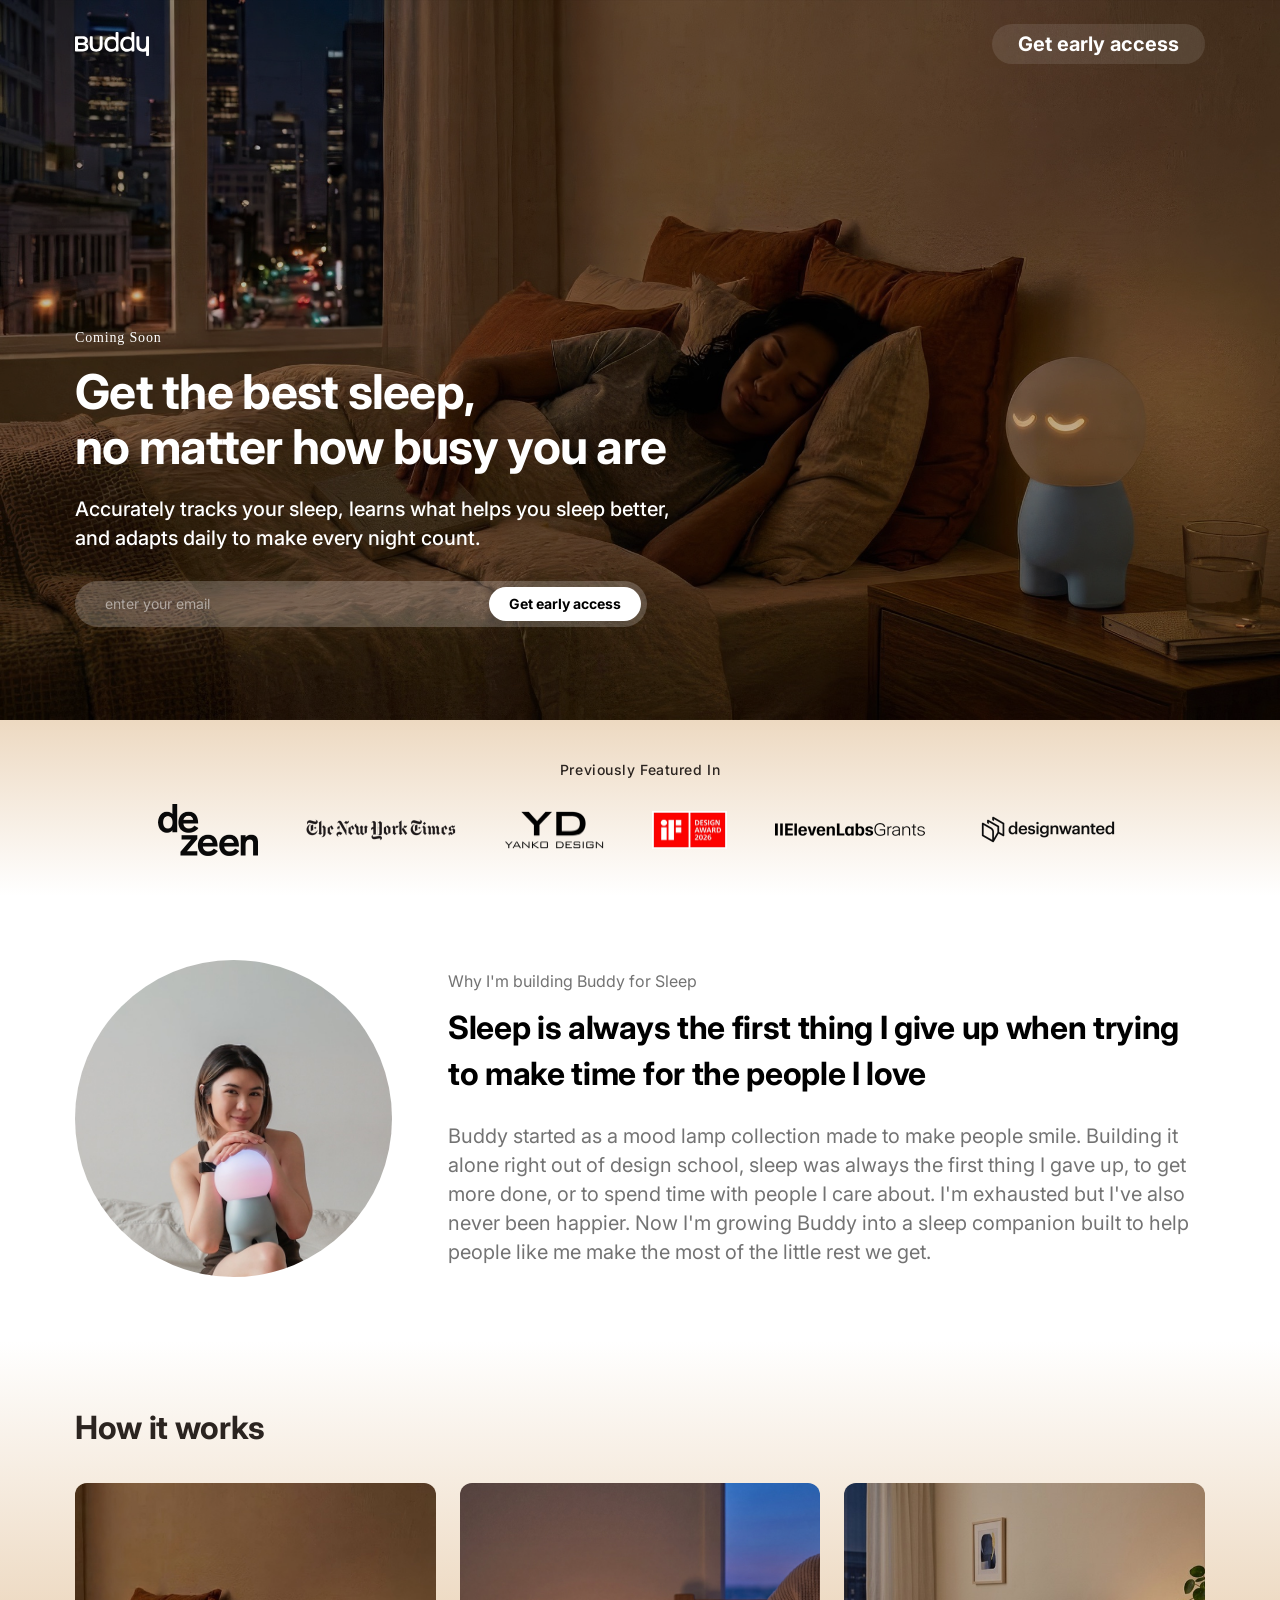
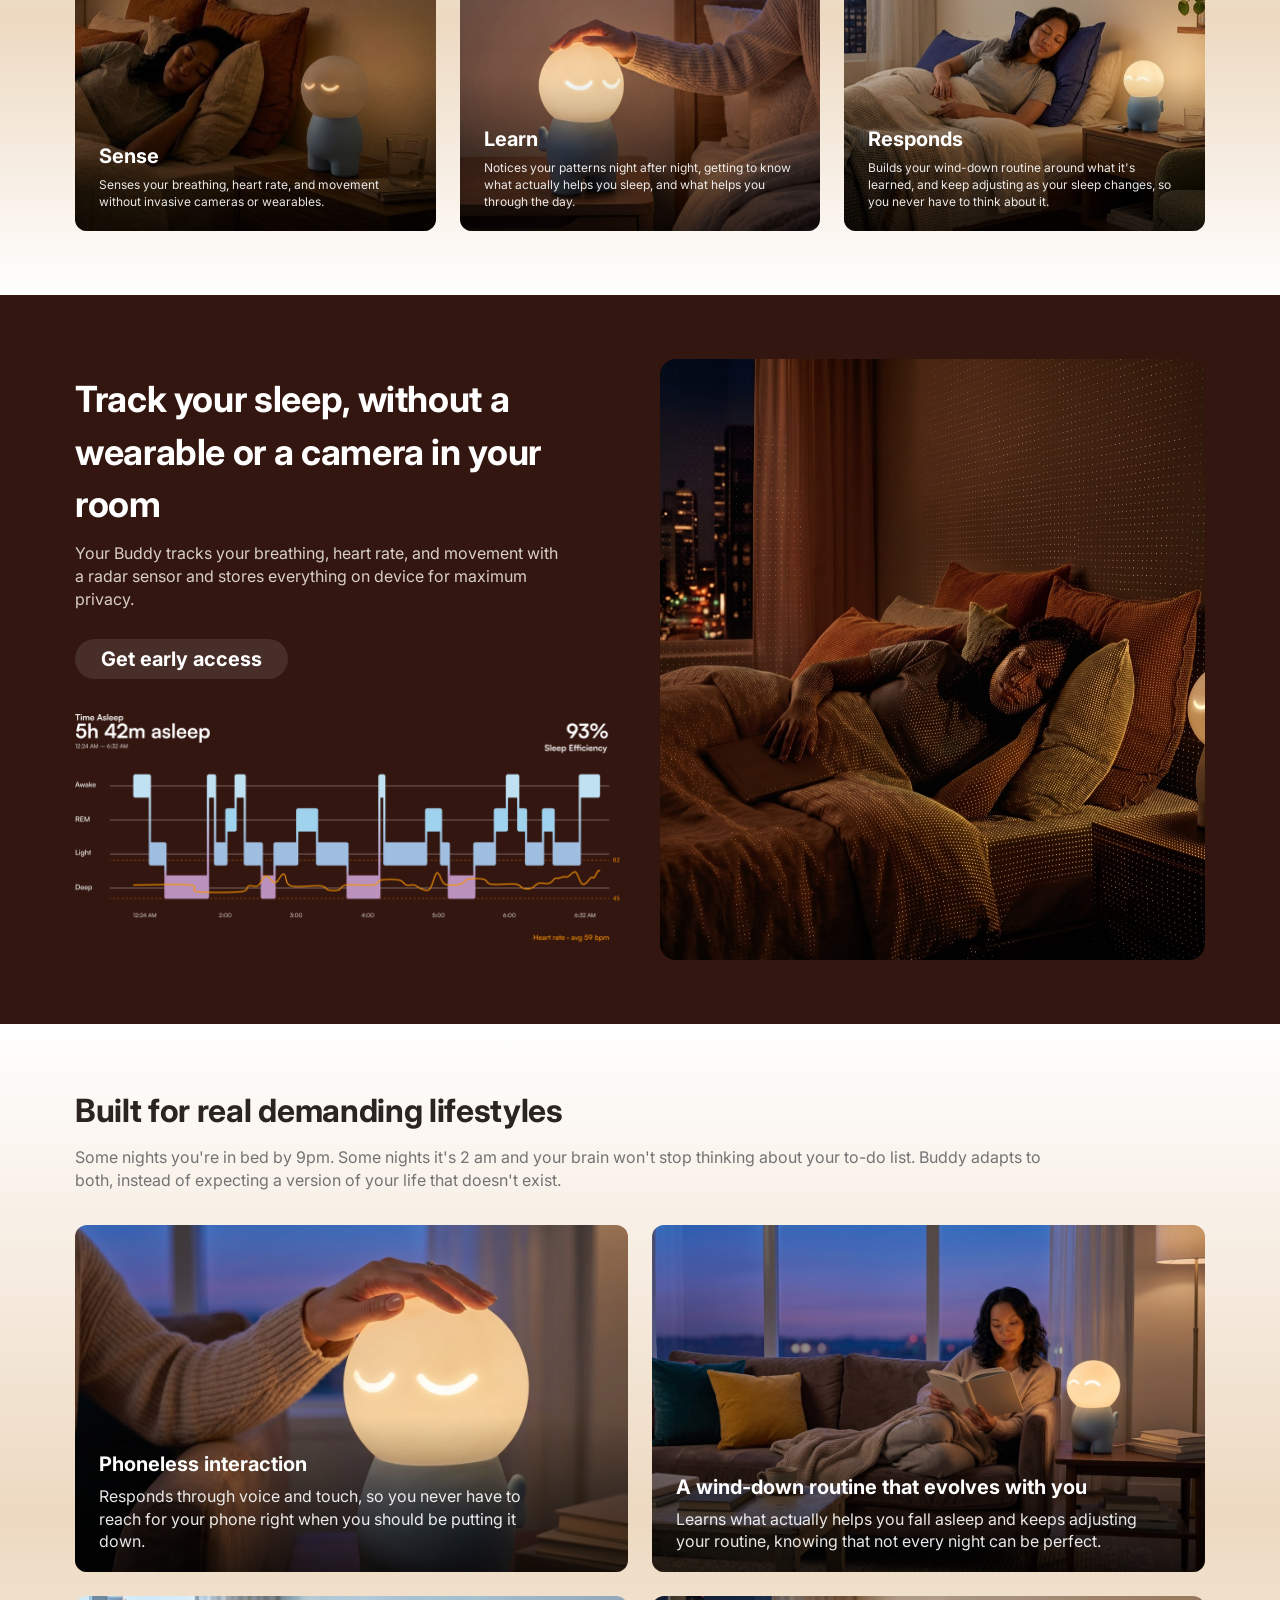
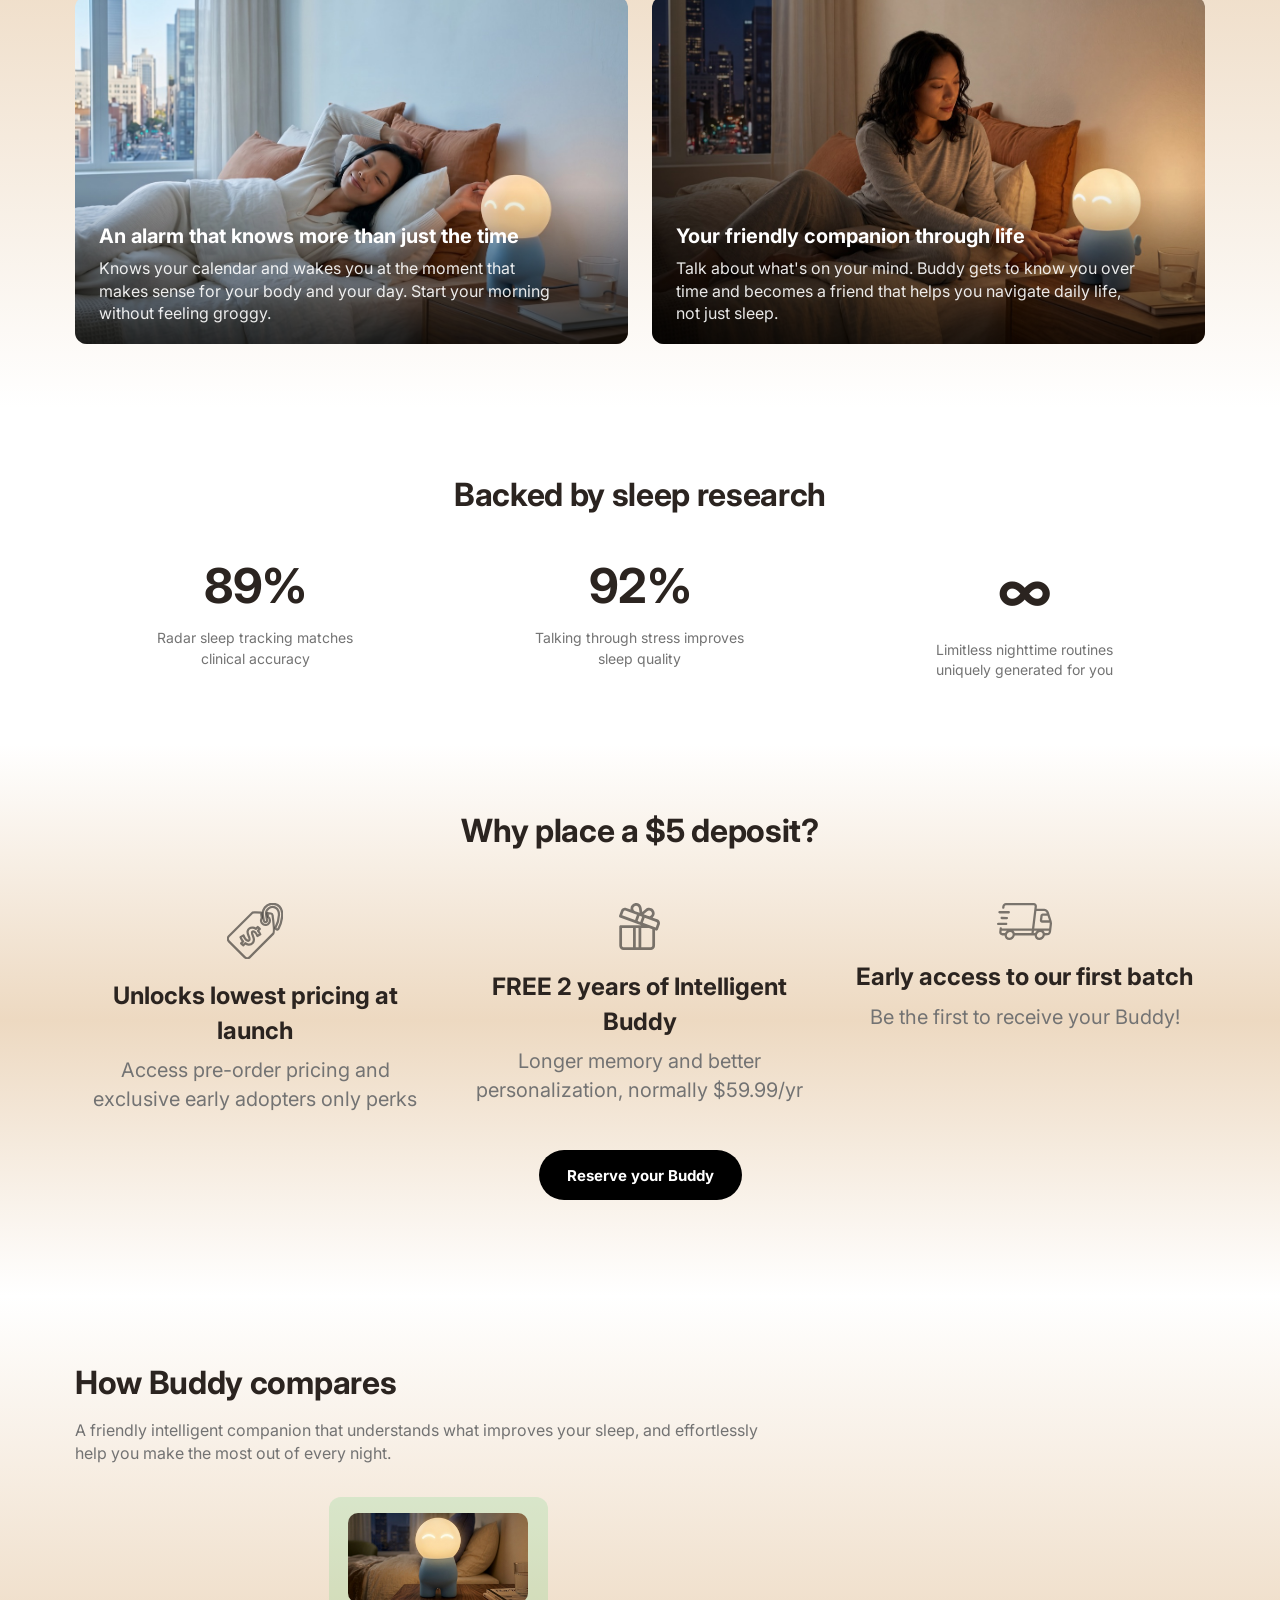
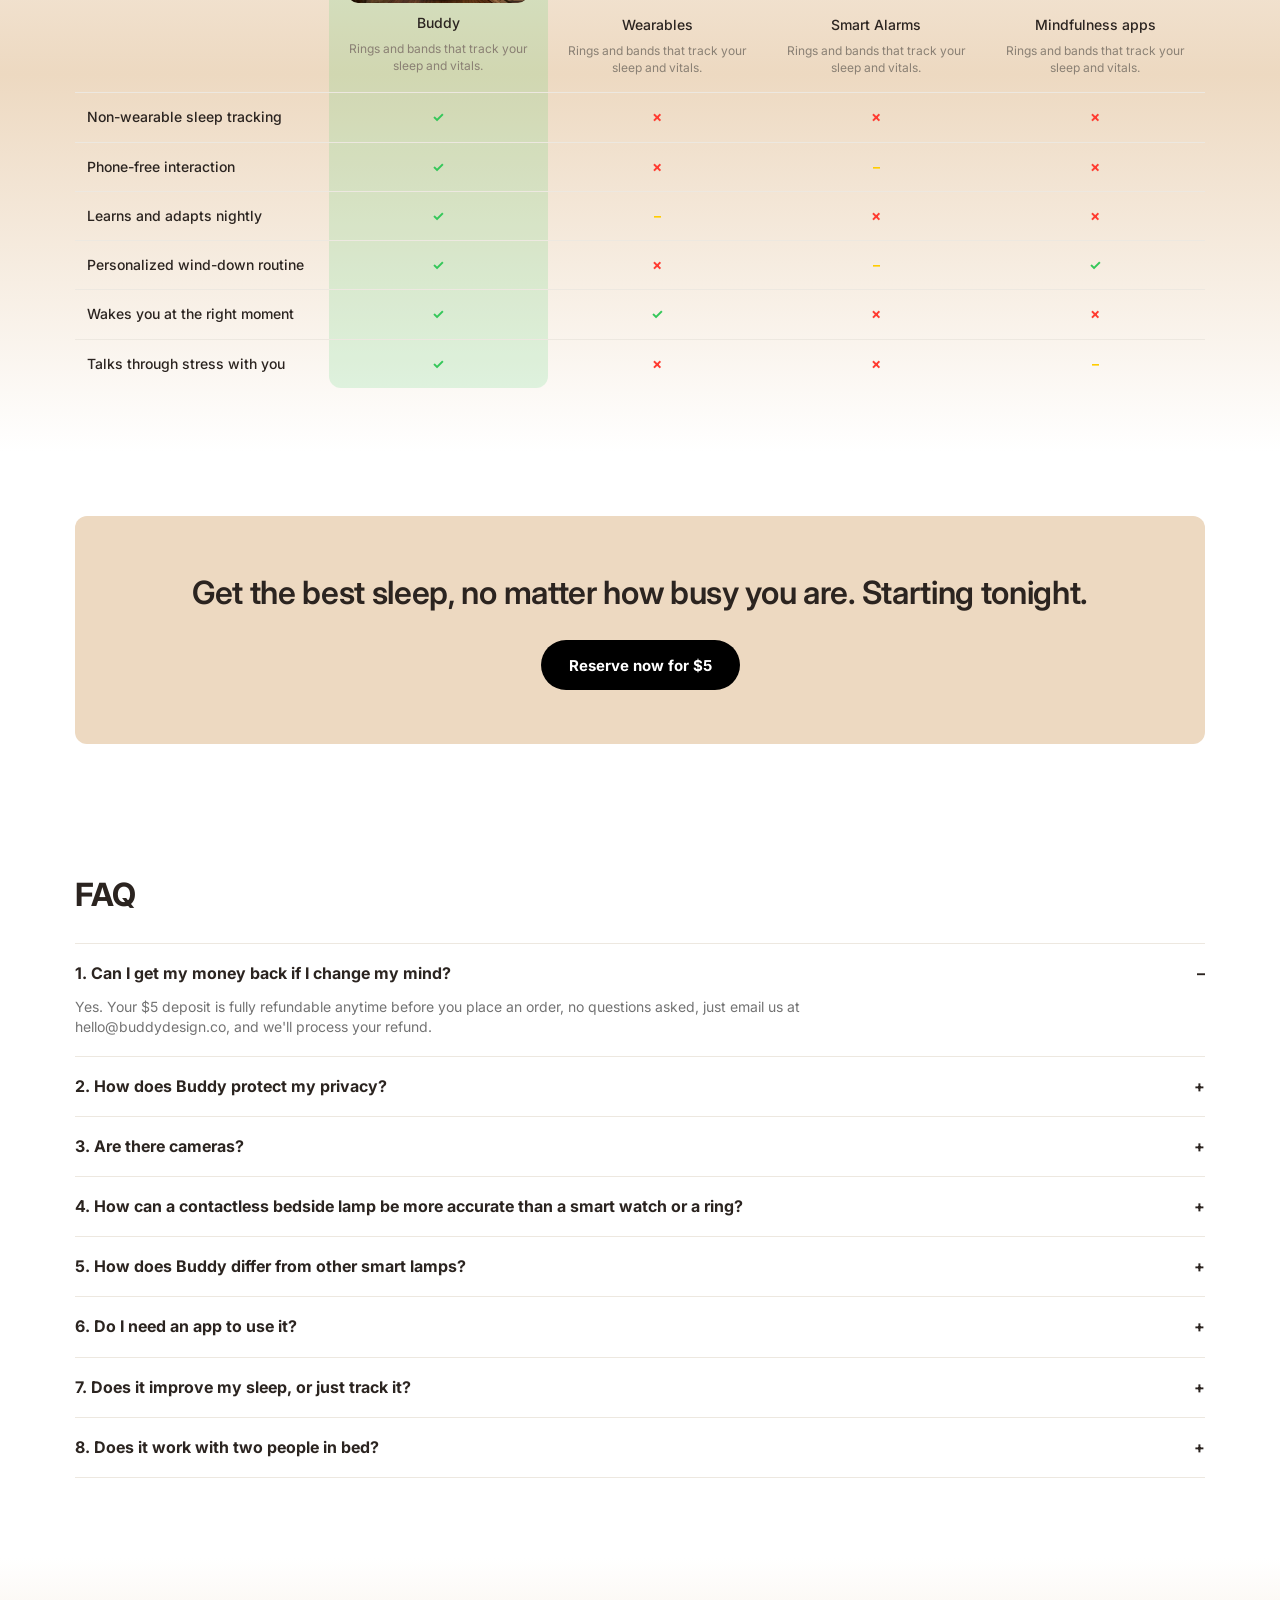
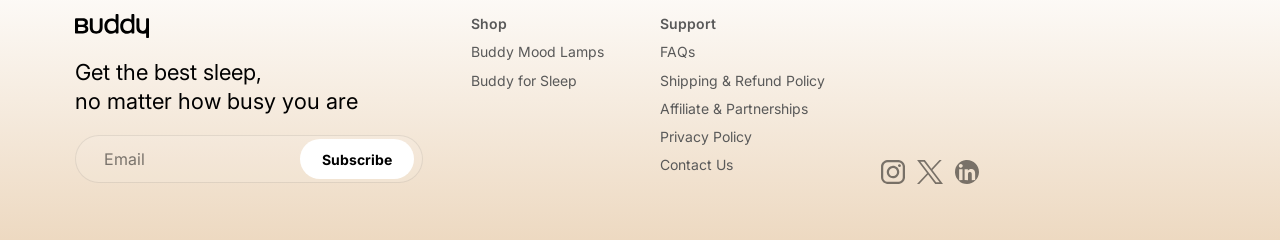
==== commit 8379becd: "Match updated Figma hero position, add nav background + soft animations, fix image crops - Update he" ====
--- a/index.html
+++ b/index.html
@@ -41,7 +41,7 @@
           <p class="confirm">✓ You're on the list! Want extra perks?</p>
           <h1 class="hero__headline hero__headline--sm">Unlock launch pricing &amp; <br>free 2 years of Intelligent Buddy</h1>
           <p class="hero__subtext">Fully refundable anytime, no questions asked</p>
-          <button type="button" id="deposit-btn" class="btn btn--translucent btn--lg">Reserve your Buddy for $5</button>
+          <button type="button" id="deposit-btn" class="btn btn--white-green">Reserve your Buddy for $5</button>
         </div>
       </div>
     </div>
--- a/styles.css
+++ b/styles.css
@@ -11,10 +11,21 @@
   --border:#EDE8E0;
   --orange:#FF9500;
   --green:#8FD9A8;
-  --content-width:clamp(1100px, 82vw, 1600px);
+  --side-gutter:75px;
 }
 *{box-sizing:border-box;}
+html{scroll-behavior:smooth;}
 html,body{margin:0;padding:0;}
+@media (prefers-reduced-motion: no-preference){
+  .reveal{opacity:0;transform:translateY(20px);transition:opacity 0.7s ease, transform 0.7s ease;}
+  .reveal.is-visible{opacity:1;transform:translateY(0);}
+}
+.overlay-card__photo{transition:transform 0.5s ease;}
+.overlay-card:hover .overlay-card__photo{transform:scale(1.04);}
+.btn{transition:transform 0.15s ease, opacity 0.15s ease;}
+.btn:hover{transform:translateY(-1px);opacity:0.92;}
+.faq__item summary{transition:opacity 0.15s ease;}
+.faq__item summary:hover{opacity:0.7;}
 body{font-family:'Satoshi','Inter',-apple-system,BlinkMacSystemFont,sans-serif;color:var(--text);line-height:1.45;background:#fff;}
 img{max-width:100%;display:block;}
 h1,h2,h3{margin:0;font-weight:700;}
@@ -28,16 +39,19 @@
 .hero__photo{position:absolute;inset:0;width:100%;height:100%;object-fit:cover;}
 .hero__scrim{position:absolute;inset:0;background:rgba(0,0,0,0.25);transition:background 0.3s;}
 .hero__scrim--step2{background:linear-gradient(to right, rgba(51,22,16,0.55) 28%, rgba(102,102,102,0) 55%);}
-.hero__inner{position:relative;max-width:var(--content-width);margin:0 auto;padding:32px 24px 64px;min-height:720px;display:flex;flex-direction:column;}
-.hero__body{margin-top:auto;max-width:600px;}
+.hero__inner{position:relative;padding:32px var(--side-gutter) 64px;min-height:720px;display:flex;flex-direction:column;}
+.hero__body{margin-top:296px;max-width:600px;}
+#step2{margin-top:32px;}
 
 /* Sticky nav */
-.site-nav{position:fixed;top:0;left:0;right:0;z-index:100;display:flex;align-items:center;justify-content:space-between;max-width:var(--content-width);margin:0 auto;padding:24px;background:transparent;pointer-events:none;}
+.site-nav{position:fixed;top:0;left:0;right:0;z-index:100;display:flex;align-items:center;justify-content:space-between;padding:24px var(--side-gutter);background:transparent;pointer-events:none;transition:background 0.25s ease, box-shadow 0.25s ease;}
 .site-nav .logo,.site-nav .btn{pointer-events:auto;}
-.site-nav .logo{transition:filter 0.15s ease;}
-.site-nav .btn{transition:color 0.15s ease;}
+.site-nav .logo{transition:filter 0.2s ease;}
+.site-nav .btn{transition:color 0.2s ease, transform 0.15s ease;}
+.site-nav--dark{background:linear-gradient(to bottom, rgba(237,217,193,0.92), rgba(255,255,255,0.6));backdrop-filter:blur(10px);-webkit-backdrop-filter:blur(10px);box-shadow:0 1px 0 rgba(0,0,0,0.06);}
 .site-nav--dark .logo{filter:none;}
 .site-nav--dark #topbar-cta{color:#000;}
+.site-nav .btn:hover{transform:translateY(-1px);}
 .kicker{font-family:'Satoshi';font-size:14px;font-weight:500;letter-spacing:0.06em;color:#fff;margin-bottom:16px;}
 .hero__headline{font-size:48px;line-height:1.15;letter-spacing:-0.015em;margin-bottom:20px;font-weight:700;}
 .hero__headline--sm{font-size:36px;margin-bottom:12px;}
@@ -51,11 +65,12 @@
 .btn--dark{background:#000;color:#fff;}
 .btn--translucent{background:rgba(255,255,255,0.1);color:#fff;font-weight:700;font-size:20px;border-radius:100px;border:none;height:40px;padding:0 26px;display:inline-flex;align-items:center;justify-content:center;text-decoration:none;white-space:nowrap;}
 .btn--translucent.btn--lg{height:50px;padding:0 40px;}
+.btn--white-green{background:#fff;color:#1d7f3e;font-weight:700;font-size:20px;border-radius:100px;border:none;height:50px;padding:0 39px;display:inline-flex;align-items:center;justify-content:center;white-space:nowrap;}
 .confirm{font-family:'Satoshi';color:var(--green);font-weight:600;font-size:15px;margin-bottom:16px;}
 .error{font-family:'Inter';color:#f2a7a7;font-size:13px;margin-top:10px;}
 
 /* Featured in */
-.featured{text-align:center;padding:40px 24px;background:linear-gradient(to bottom, var(--tan), #fff);}
+.featured{text-align:center;padding:40px var(--side-gutter);background:linear-gradient(to bottom, var(--tan), #fff);}
 .featured__label{font-family:'Inter';font-weight:500;font-size:14px;letter-spacing:0.04em;color:var(--text);margin-bottom:24px;}
 .featured__logos{display:flex;gap:48px;justify-content:center;align-items:center;flex-wrap:wrap;}
 .featured__logos img{height:auto;object-fit:contain;}
@@ -67,8 +82,8 @@
 .feat--designwanted{width:150px;}
 
 /* Sections */
-.section{max-width:var(--content-width);margin:0 auto;padding:64px 24px;}
-.warm{background:linear-gradient(to bottom, #fff, var(--tan), #fff);max-width:100%;padding:64px max(24px, calc((100% - var(--content-width)) / 2));}
+.section{padding:64px var(--side-gutter);}
+.warm{background:linear-gradient(to bottom, #fff, var(--tan), #fff);padding:64px var(--side-gutter);}
 .h2{font-size:32px;margin-bottom:12px;letter-spacing:-0.01em;}
 .h2--center{text-align:center;}
 .h2--light{color:#fff;}
@@ -91,6 +106,10 @@
 .overlay-card{position:relative;border-radius:12px;overflow:hidden;aspect-ratio:620/390;}
 .overlay-card--tall{aspect-ratio:396/382;}
 .overlay-card__photo{position:absolute;inset:0;width:100%;height:100%;object-fit:cover;}
+.overlay-card__photo[src*="sense-photo"]{object-position:right center;}
+.overlay-card__photo[src*="winddown-photo"]{object-position:85% center;}
+.overlay-card__photo[src*="alarm-photo"]{object-position:right center;}
+.overlay-card__photo[src*="companion-photo"]{object-position:right center;}
 .overlay-card__scrim{position:absolute;inset:0;background:linear-gradient(to top, rgba(0,0,0,0.65) 0%, rgba(0,0,0,0) 45%);}
 .overlay-card__text{position:absolute;left:24px;right:24px;bottom:20px;color:#fff;}
 .overlay-card__title{font-size:20px;font-weight:700;margin-bottom:6px;}
@@ -100,7 +119,7 @@
 
 /* Track your sleep */
 .dark{background:var(--dark);max-width:100%;}
-.track{max-width:var(--content-width);margin:0 auto;padding:64px 24px;display:grid;grid-template-columns:1fr 1fr;gap:40px;align-items:center;}
+.track{padding:64px var(--side-gutter);display:grid;grid-template-columns:1fr 1fr;gap:40px;align-items:center;}
 .track__headline{font-size:36px;letter-spacing:-0.01em;max-width:574px;}
 .track__subtext{font-size:16px;max-width:488px;margin-bottom:28px;}
 .track__cta{margin-bottom:32px;}
@@ -160,7 +179,7 @@
 .faq__item p{margin-top:12px;font-size:14px;color:var(--text-muted2);max-width:800px;}
 
 /* Footer */
-.footer{background:linear-gradient(to bottom, #fff, var(--tan));padding:56px max(24px, calc((100% - var(--content-width)) / 2));display:flex;flex-wrap:wrap;gap:48px;max-width:100%;}
+.footer{background:linear-gradient(to bottom, #fff, var(--tan));padding:56px var(--side-gutter);display:flex;flex-wrap:wrap;gap:48px;}
 .footer__signup{flex:1;min-width:280px;max-width:348px;}
 .footer__signup .logo{margin-bottom:20px;}
 .footer__headline{margin:0 0 20px;font-size:22px;color:#000;line-height:1.3;}
@@ -177,9 +196,13 @@
 .footer__social a:nth-child(2) img{width:26px;}
 
 @media (max-width: 900px){
+  :root{--side-gutter:32px;}
   .grid-3,.grid-2{grid-template-columns:1fr;}
   .track{grid-template-columns:1fr;}
   .hero__headline{font-size:30px;}
   .founder{flex-direction:column;text-align:center;}
   .compare__table{font-size:12px;}
 }
+@media (max-width: 480px){
+  :root{--side-gutter:20px;}
+}
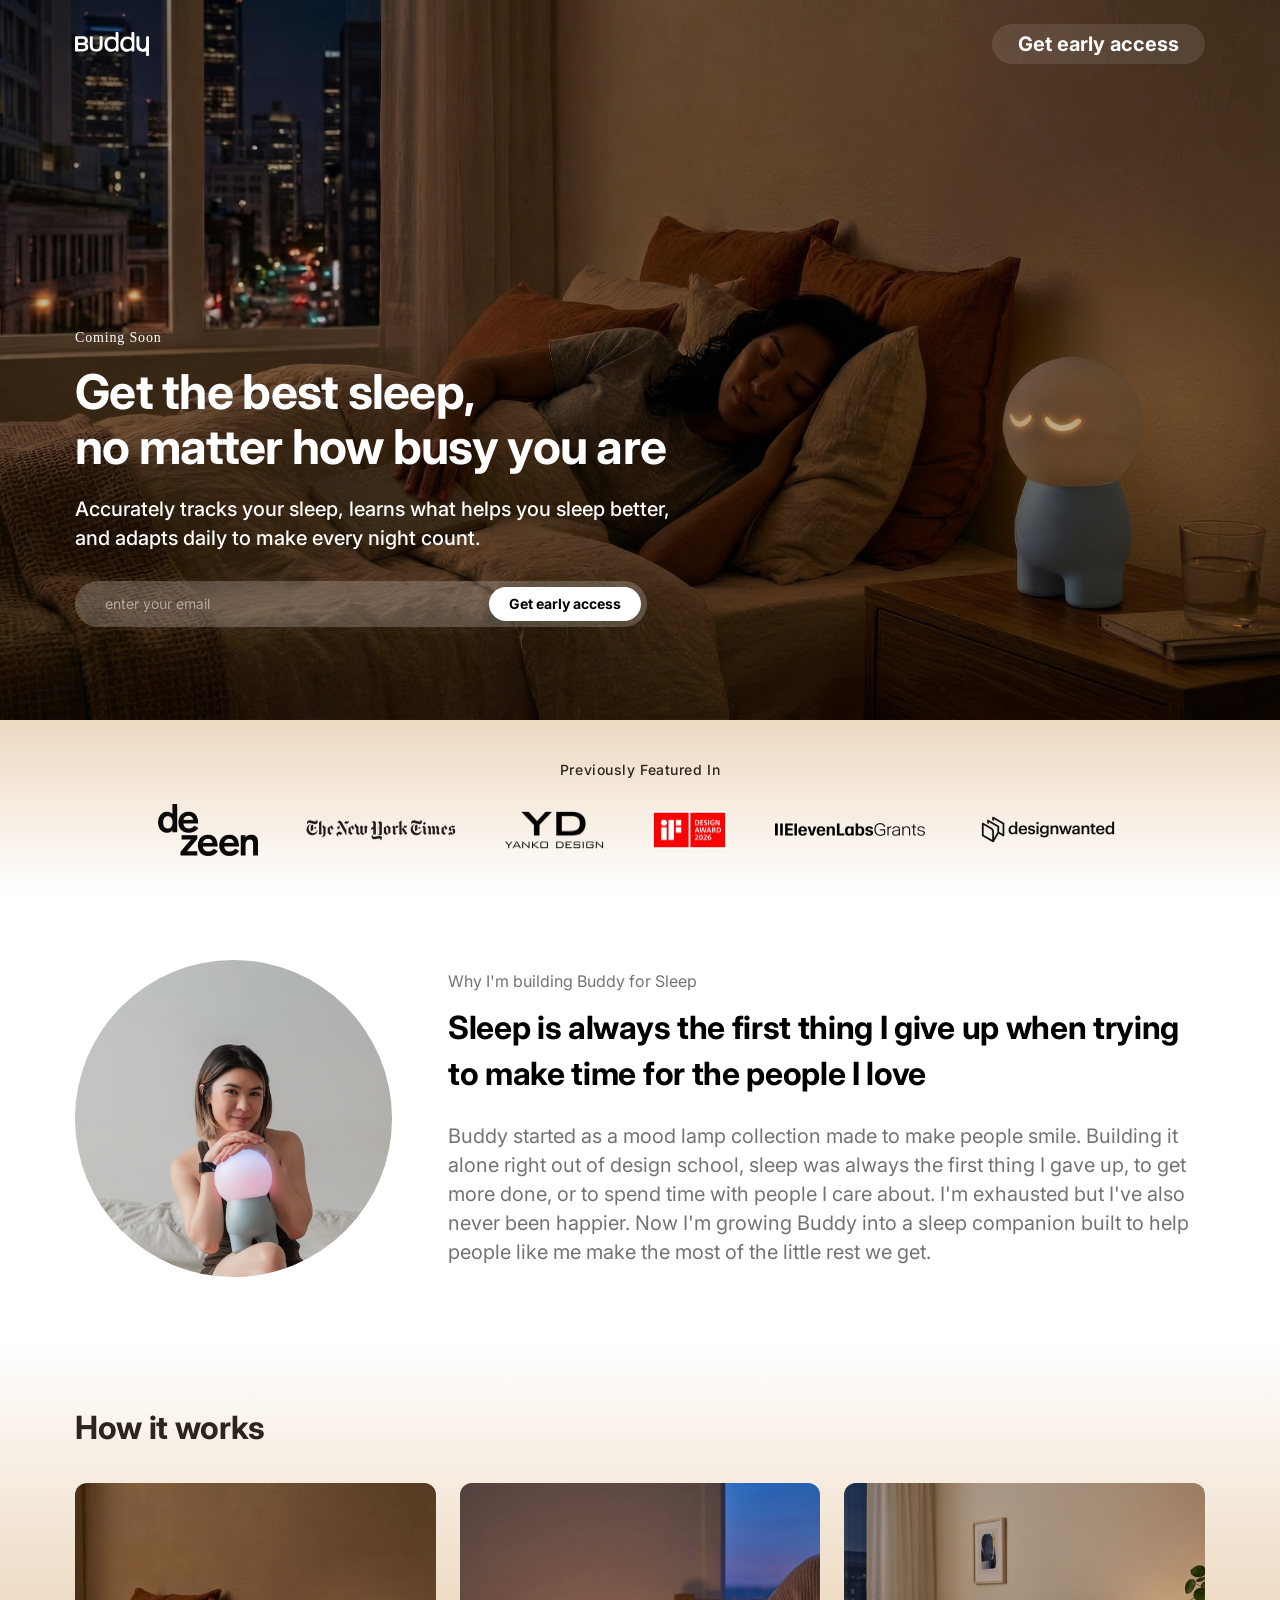
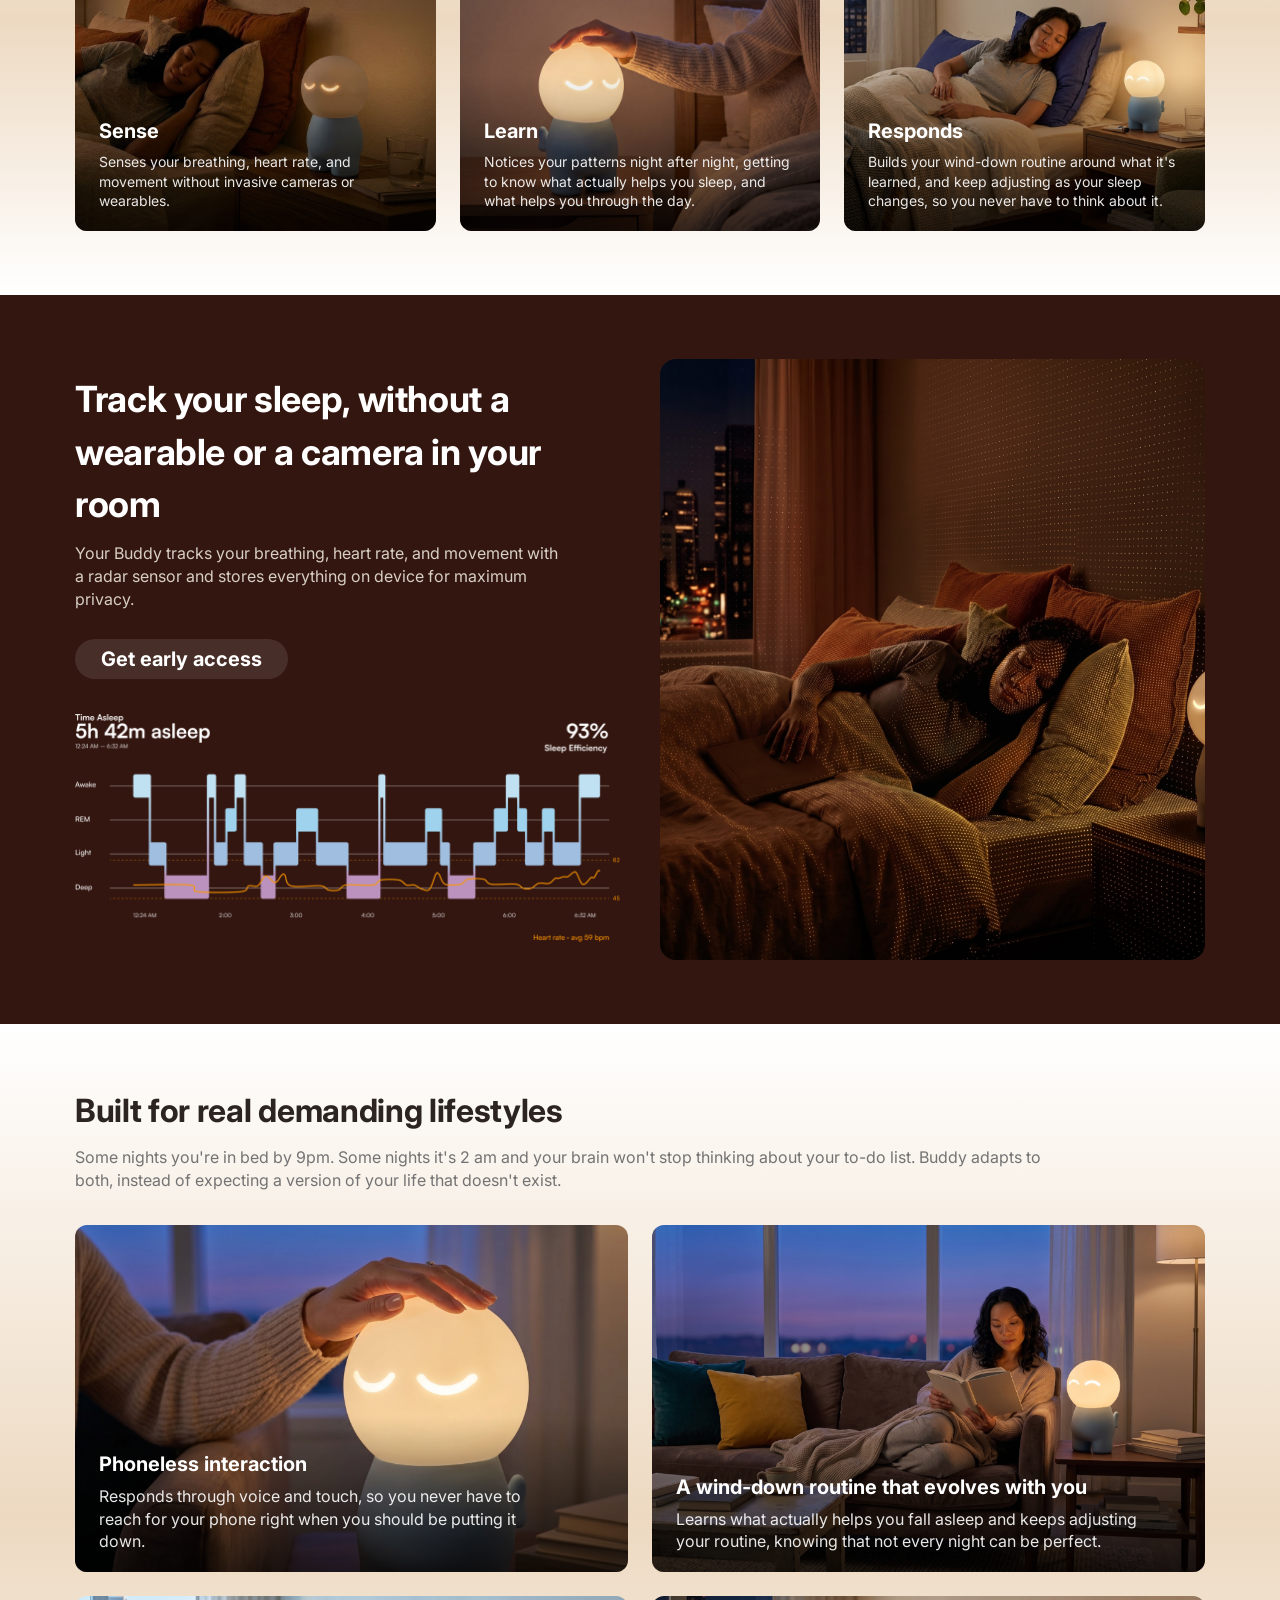
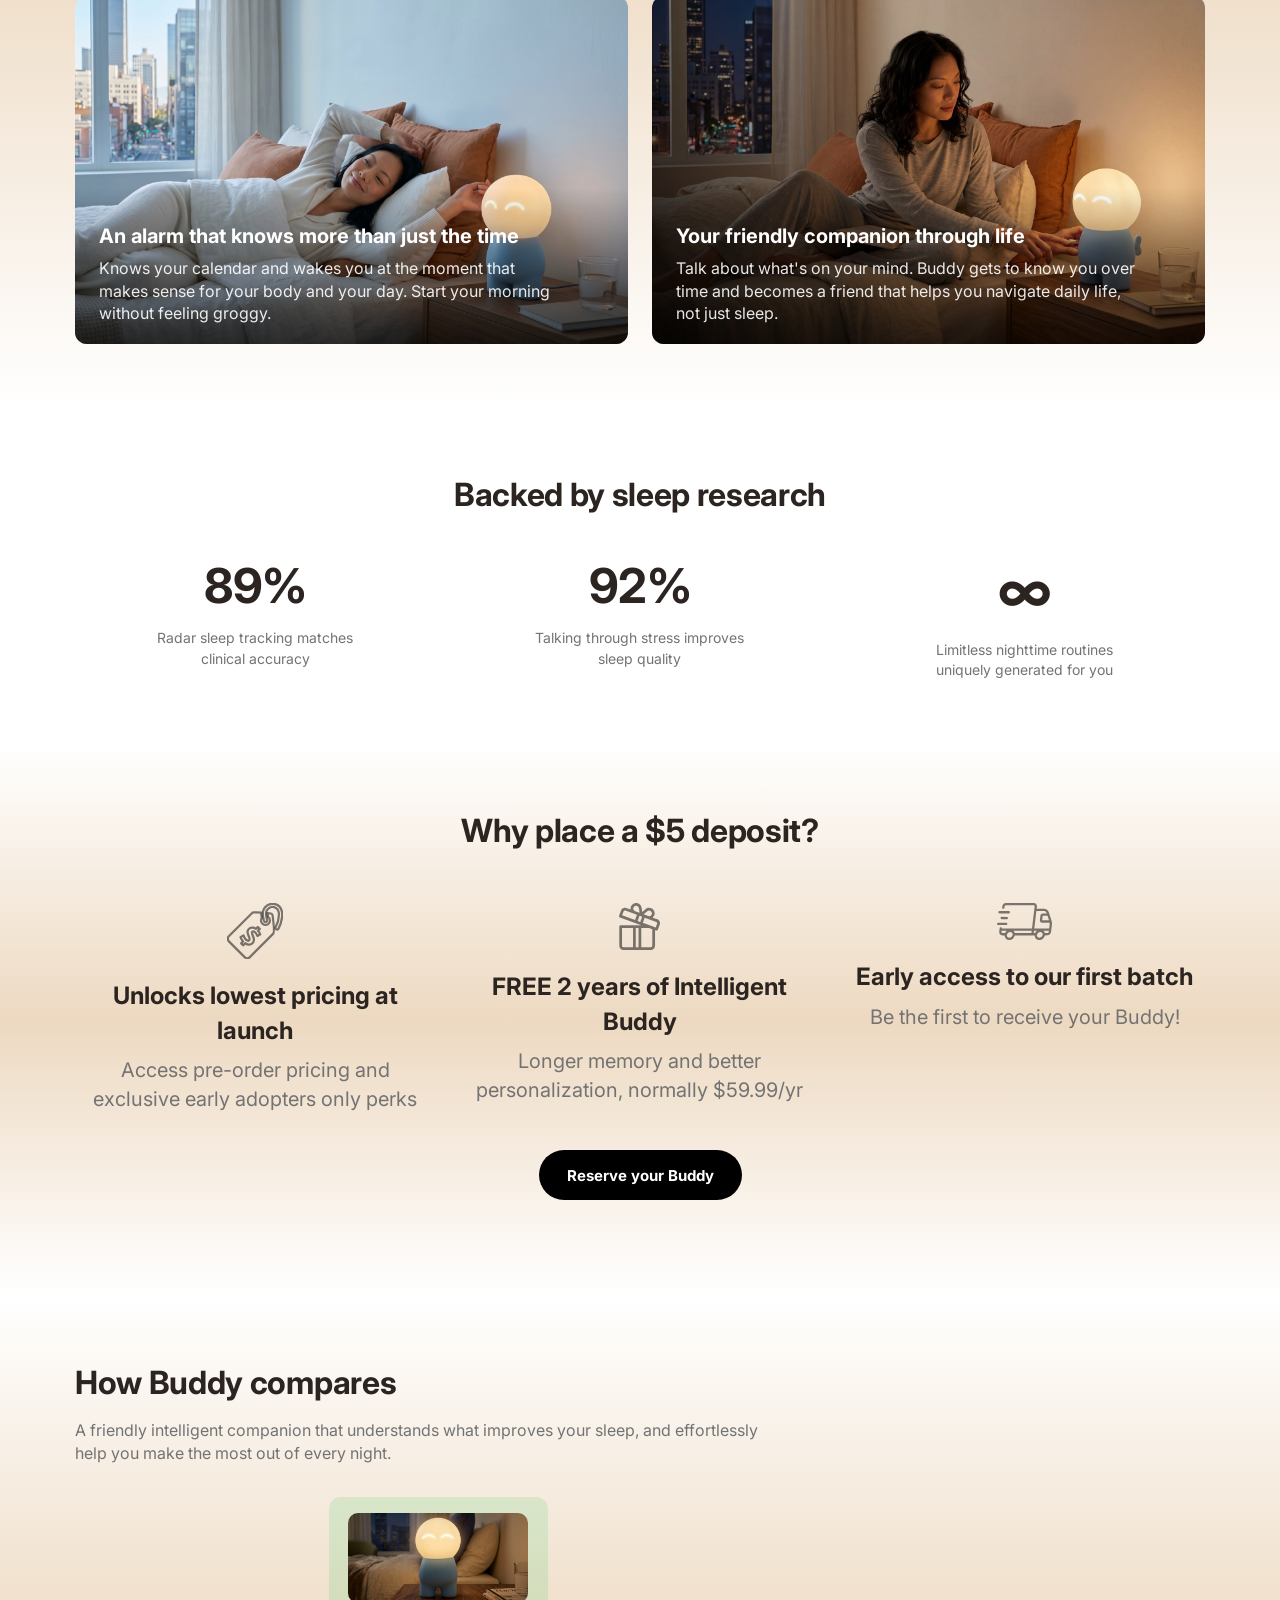
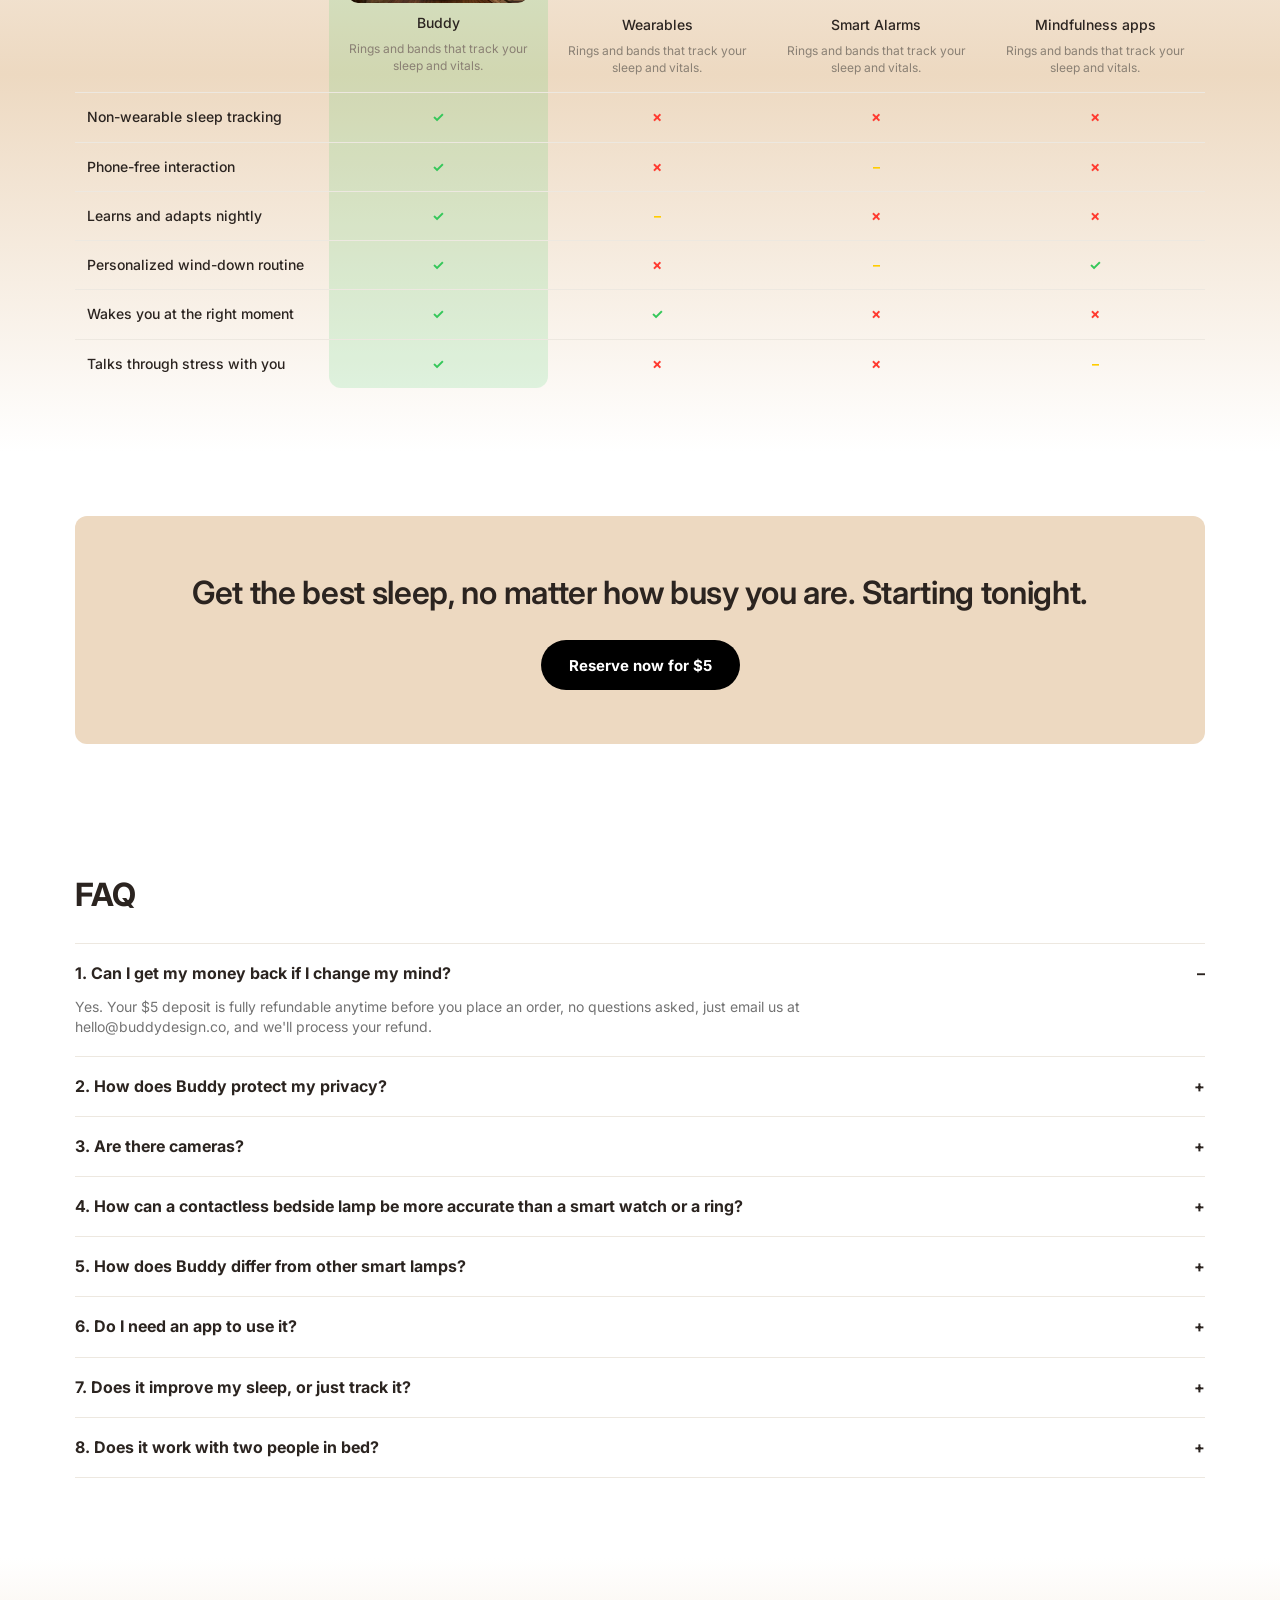
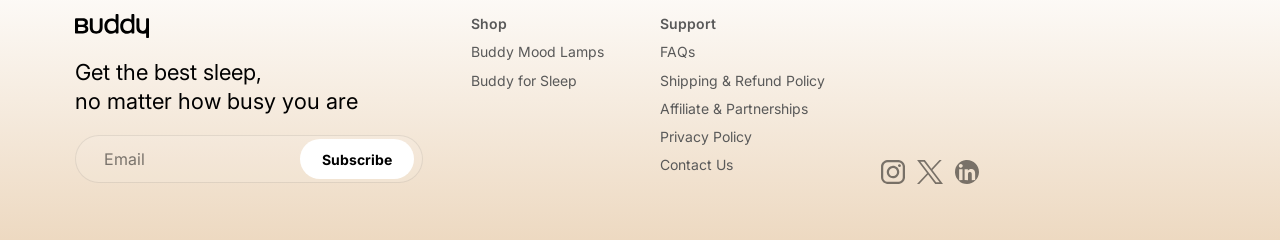
==== commit b44cf6f9: "Bump How It Works body copy 2pt, re-export images at higher res, wire footer links - How It Works ca" ====
--- a/index.html
+++ b/index.html
@@ -250,7 +250,7 @@
   </section>
 
   <!-- ============ FAQ ============ -->
-  <section class="section faq">
+  <section class="section faq" id="faq">
     <h2 class="h2">FAQ</h2>
     <ol class="faq__list">
       <li>
@@ -318,16 +318,16 @@
     <div class="footer__links">
       <div>
         <p class="footer__col-title">Shop</p>
-        <p>Buddy Mood Lamps</p>
-        <p>Buddy for Sleep</p>
+        <p><a href="https://buddydesign.co">Buddy Mood Lamps</a></p>
+        <p><a href="#hero">Buddy for Sleep</a></p>
       </div>
       <div>
         <p class="footer__col-title">Support</p>
-        <p>FAQs</p>
-        <p>Shipping &amp; Refund Policy</p>
-        <p>Affiliate &amp; Partnerships</p>
-        <p>Privacy Policy</p>
-        <p>Contact Us</p>
+        <p><a href="#faq">FAQs</a></p>
+        <p><a href="https://buddydesign.co/pages/shipping-return-policy">Shipping &amp; Refund Policy</a></p>
+        <p><a href="https://buddydesign.co/pages/partner-with-us">Affiliate &amp; Partnerships</a></p>
+        <p><a href="https://buddydesign.co/pages/privacy-policy">Privacy Policy</a></p>
+        <p><a href="mailto:hello@buddydesign.co">Contact Us</a></p>
       </div>
       <div class="footer__social">
         <a href="https://www.instagram.com/buddydesign.co/" target="_blank" rel="noopener"><img src="assets/social-ig.svg" alt="Instagram"></a>
--- a/styles.css
+++ b/styles.css
@@ -36,7 +36,7 @@
 
 /* Hero */
 .hero{position:relative;min-height:720px;overflow:hidden;color:#fff;}
-.hero__photo{position:absolute;inset:0;width:100%;height:100%;object-fit:cover;}
+.hero__photo{position:absolute;inset:0;width:100%;height:100%;object-fit:cover;object-position:83% 60%;}
 .hero__scrim{position:absolute;inset:0;background:rgba(0,0,0,0.25);transition:background 0.3s;}
 .hero__scrim--step2{background:linear-gradient(to right, rgba(51,22,16,0.55) 28%, rgba(102,102,102,0) 55%);}
 .hero__inner{position:relative;padding:32px var(--side-gutter) 64px;min-height:720px;display:flex;flex-direction:column;}
@@ -113,7 +113,7 @@
 .overlay-card__scrim{position:absolute;inset:0;background:linear-gradient(to top, rgba(0,0,0,0.65) 0%, rgba(0,0,0,0) 45%);}
 .overlay-card__text{position:absolute;left:24px;right:24px;bottom:20px;color:#fff;}
 .overlay-card__title{font-size:20px;font-weight:700;margin-bottom:6px;}
-.overlay-card__desc{font-size:12px;line-height:1.4;color:rgba(255,255,255,0.9);}
+.overlay-card__desc{font-size:14px;line-height:1.4;color:rgba(255,255,255,0.9);}
 .overlay-card__desc--lg{font-size:16px;max-width:92%;}
 .func__subtext{max-width:989px;}
 
@@ -191,6 +191,8 @@
 .footer__links{display:flex;gap:56px;flex-wrap:wrap;align-items:flex-start;}
 .footer__col-title{font-weight:600;margin-bottom:10px;font-size:16px;}
 .footer__links p{font-size:14px;color:var(--footer-text);margin-bottom:8px;}
+.footer__links a{color:inherit;text-decoration:none;}
+.footer__links a:hover{text-decoration:underline;}
 .footer__social{display:flex;gap:12px;align-self:flex-end;margin-left:auto;}
 .footer__social img{height:24px;width:24px;display:block;}
 .footer__social a:nth-child(2) img{width:26px;}
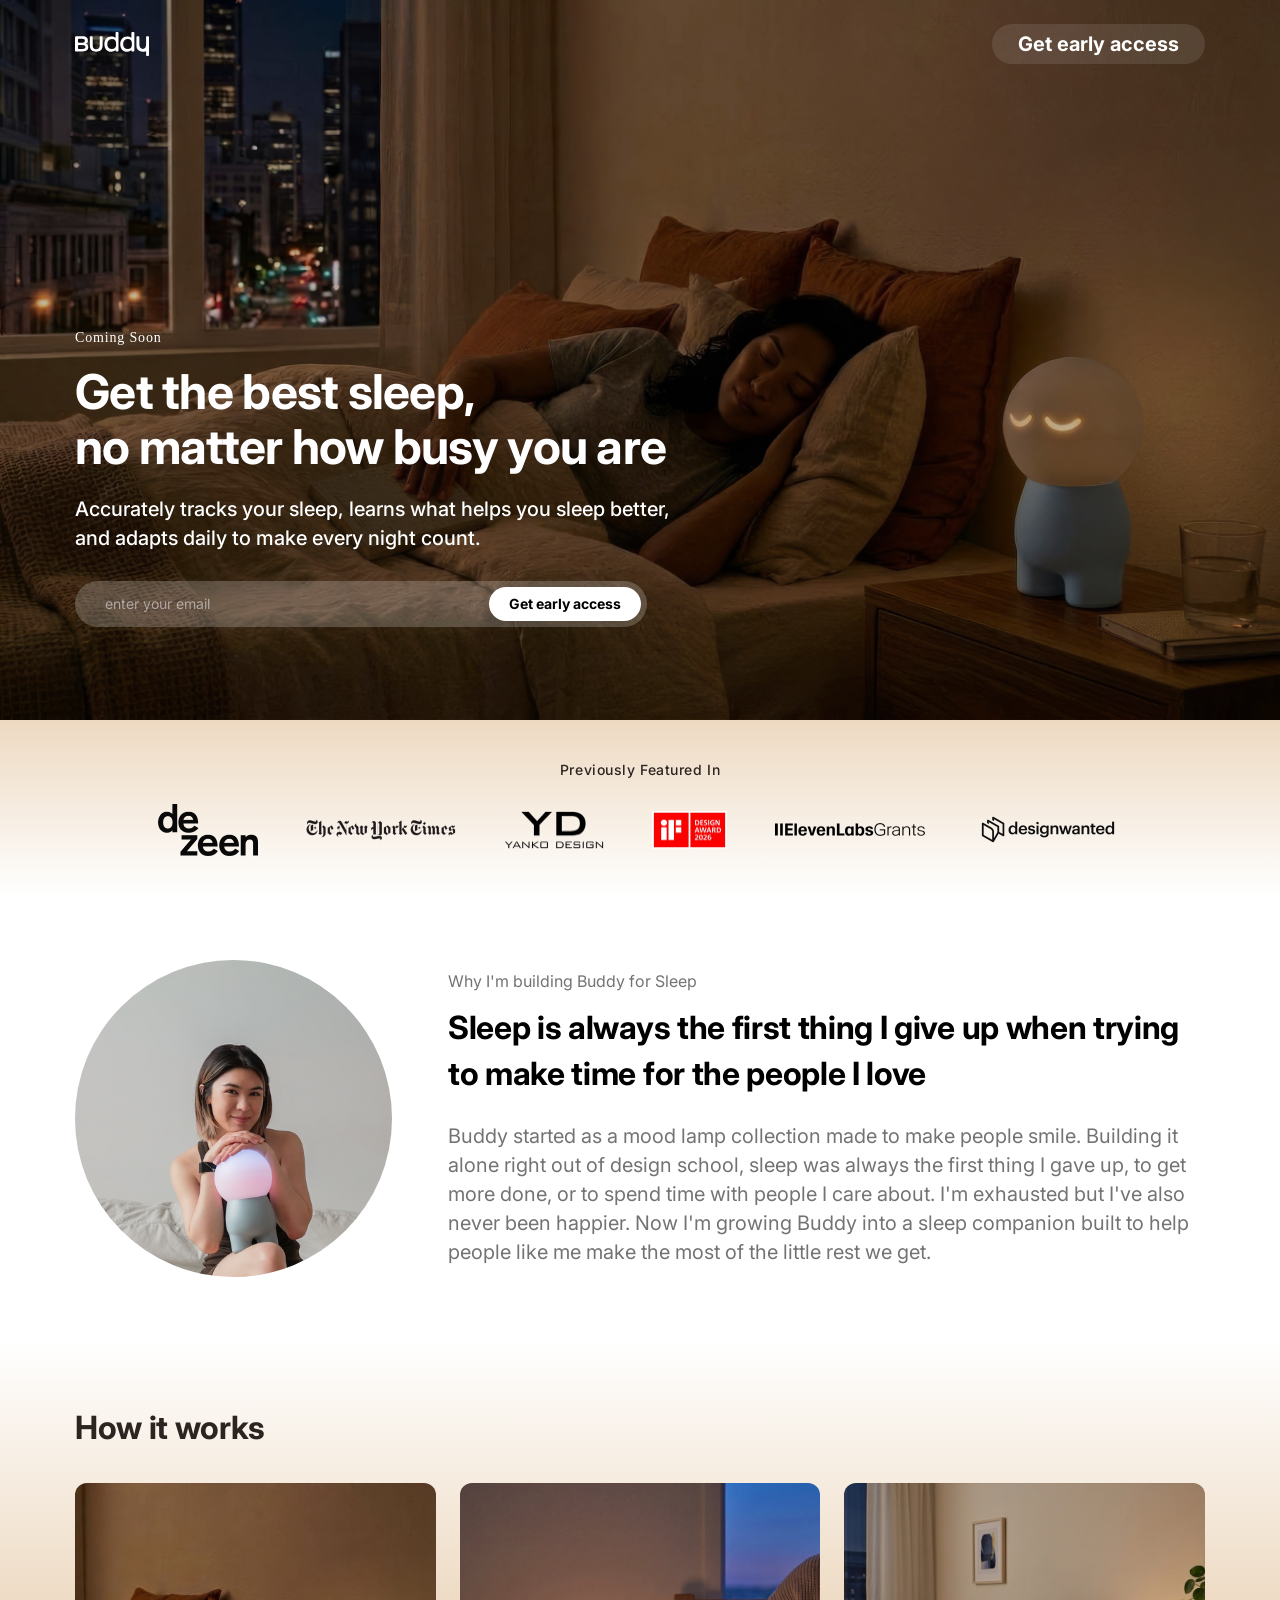
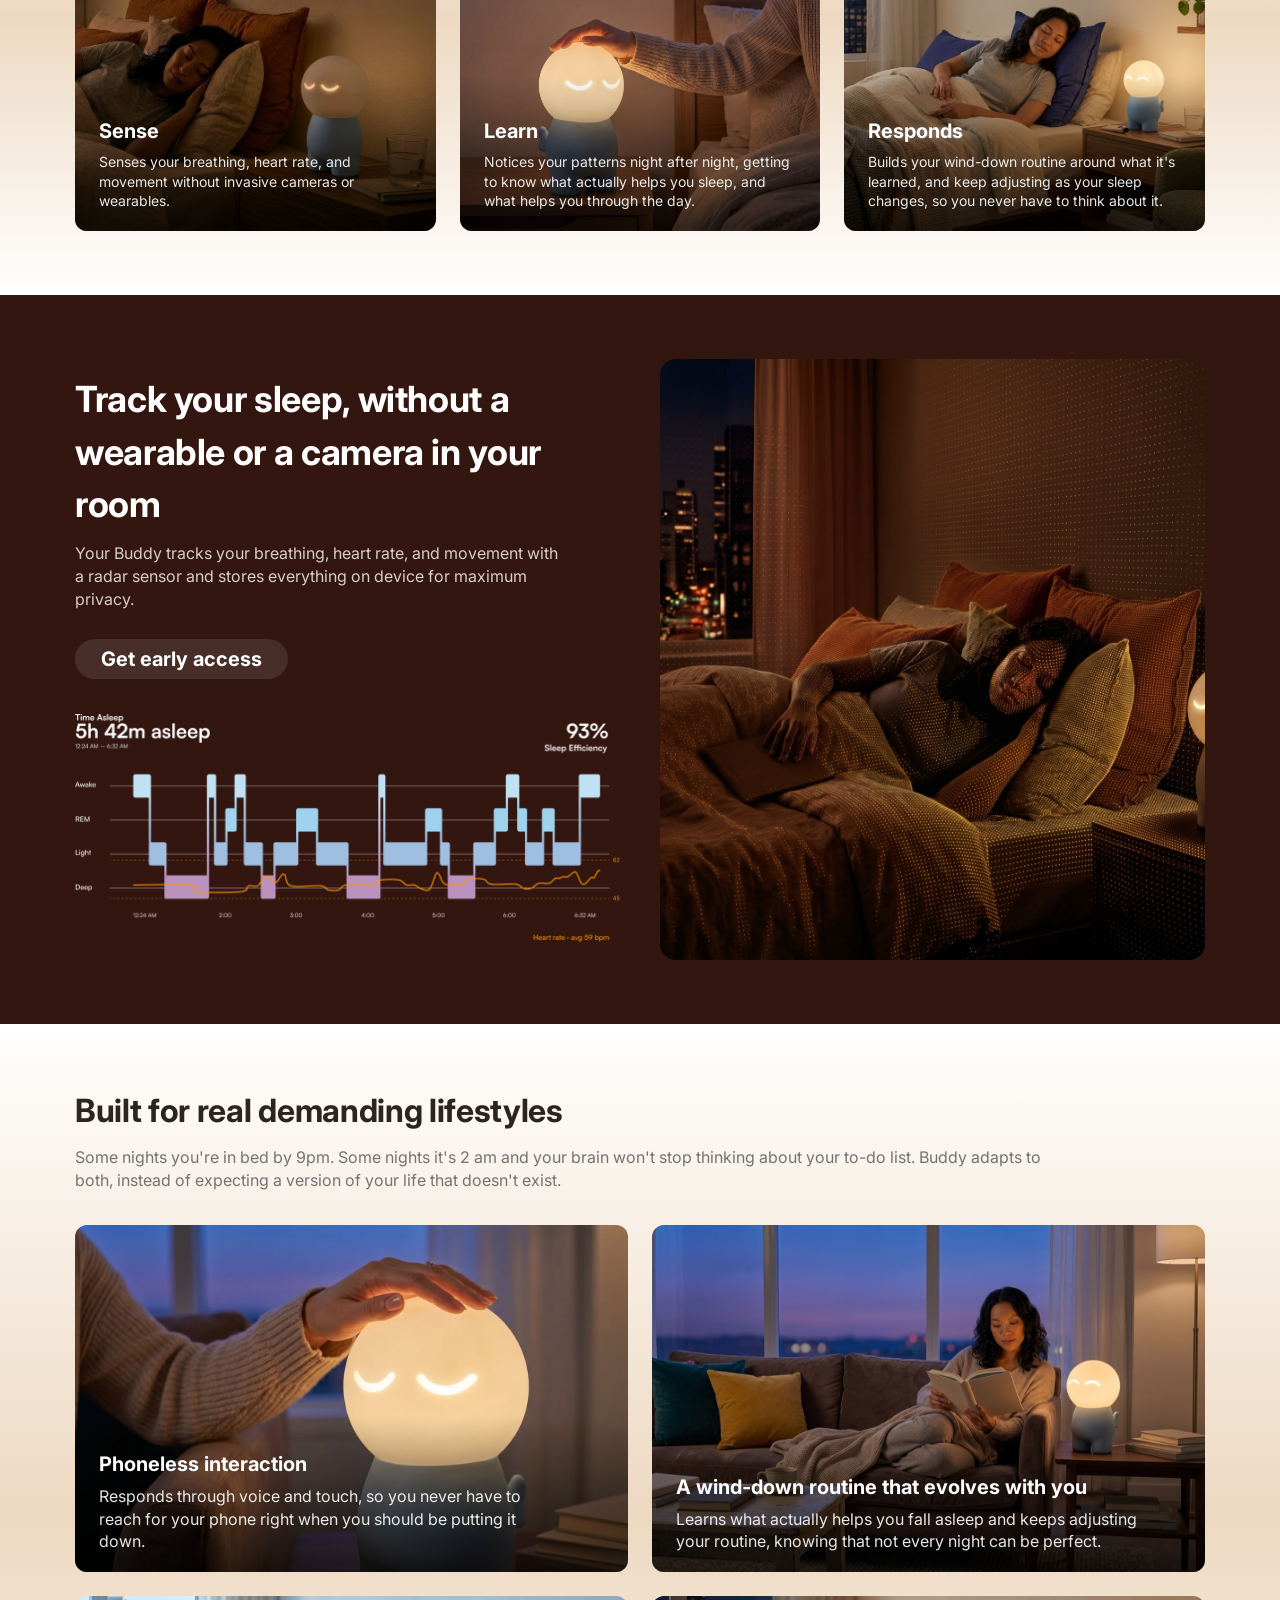
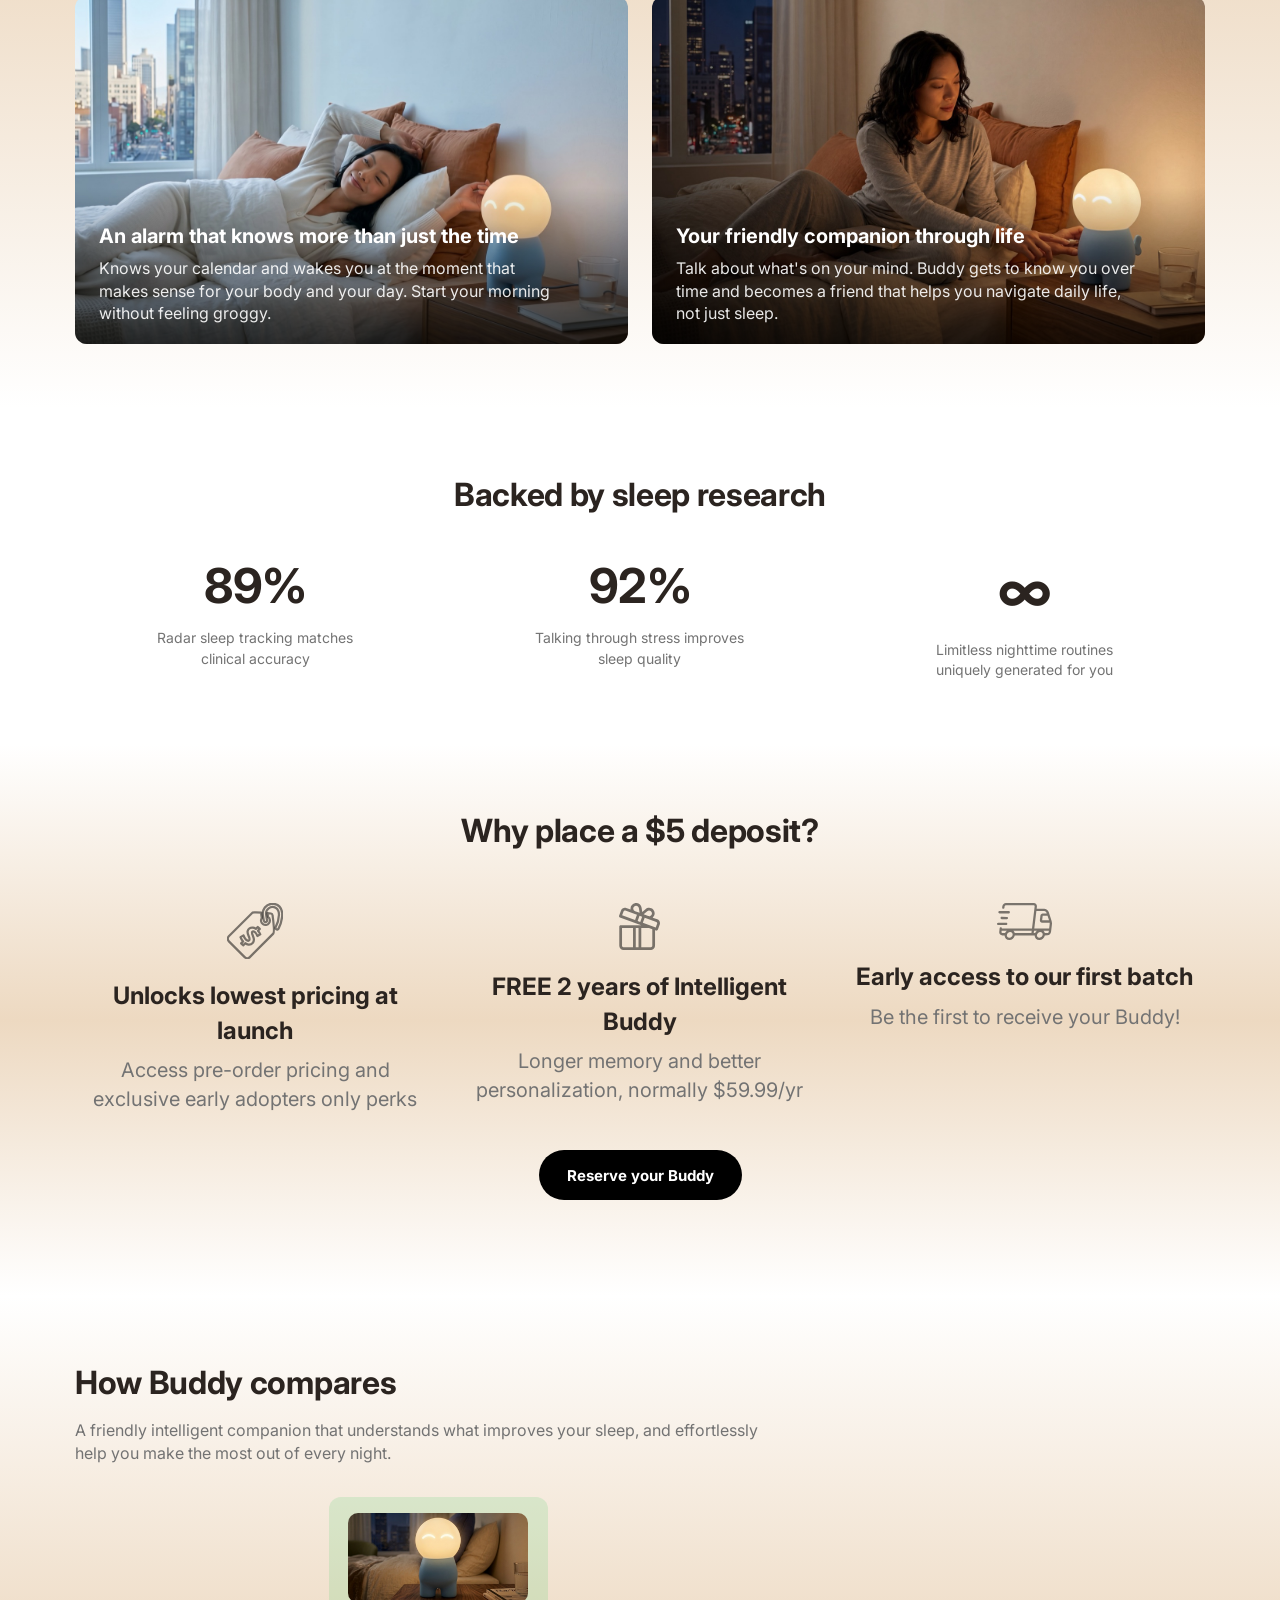
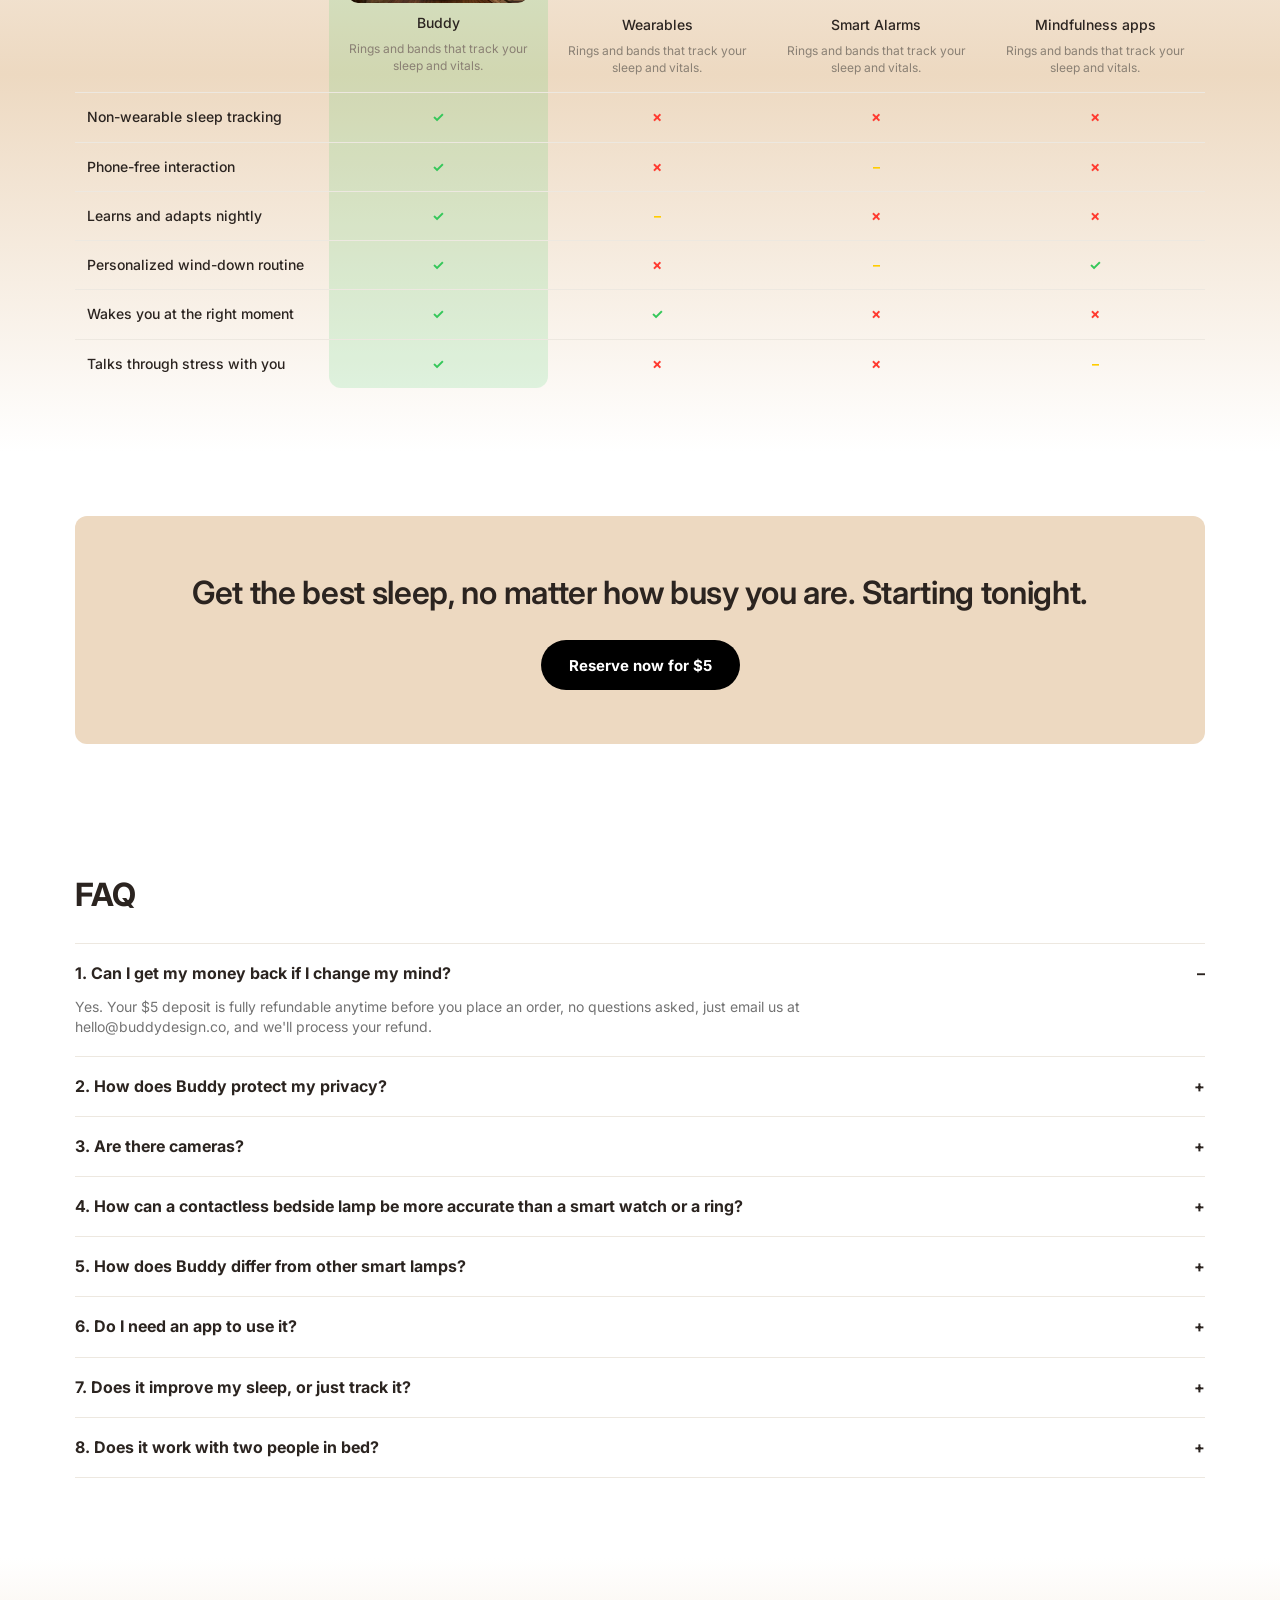
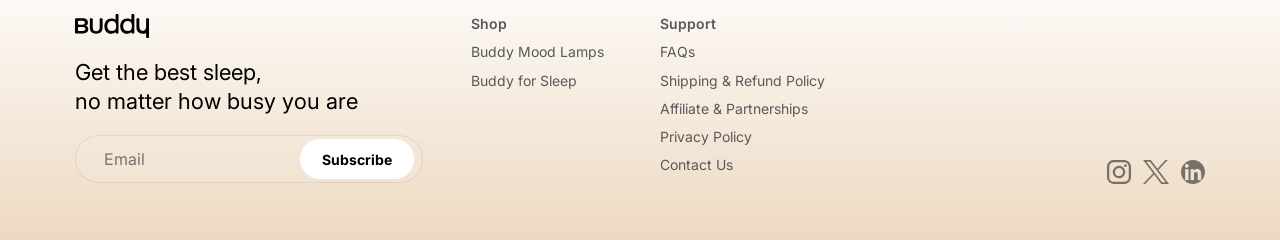
==== commit bbb92834: "Add mobile responsive layout, performance optimizations - Build out the full mobile layout matching " ====
--- a/index.html
+++ b/index.html
@@ -6,6 +6,8 @@
 <title>Buddy for Sleep — Reserve Yours</title>
 <meta name="description" content="Get the best sleep, no matter how busy you are. Accurately tracks your sleep, learns what helps you sleep better, and adapts daily.">
 <link rel="preconnect" href="https://api.fontshare.com">
+<link rel="preconnect" href="https://fonts.googleapis.com">
+<link rel="preload" as="image" href="assets/hero-photo.jpg" fetchpriority="high">
 <link href="https://api.fontshare.com/v2/css?f[]=satoshi@400,500,700&display=swap" rel="stylesheet">
 <link href="https://fonts.googleapis.com/css2?family=Inter:wght@400;500;600&display=swap" rel="stylesheet">
 <link rel="stylesheet" href="styles.css">
@@ -16,13 +18,13 @@
 
   <!-- ============ STICKY NAV ============ -->
   <header class="site-nav">
-    <img class="logo logo--light" src="assets/buddy-logo-vector.svg" alt="Buddy">
+    <img loading="lazy" decoding="async" class="logo logo--light" src="assets/buddy-logo-vector.svg" alt="Buddy">
     <a href="#hero" id="topbar-cta" class="btn btn--translucent">Get early access</a>
   </header>
 
   <!-- ============ HERO ============ -->
   <section class="hero" id="hero">
-    <img class="hero__photo" src="assets/hero-photo.jpg" alt="">
+    <img class="hero__photo" src="assets/hero-photo.jpg" alt="" fetchpriority="high">
     <div class="hero__scrim" id="hero-scrim"></div>
     <div class="hero__inner">
       <div class="hero__body">
@@ -51,18 +53,18 @@
   <section class="featured">
     <p class="featured__label">Previously Featured In</p>
     <div class="featured__logos">
-      <img class="feat--dezeen" src="assets/logo-dezeen.png" alt="Dezeen">
-      <img class="feat--nyt" src="assets/logo-nyt.png" alt="The New York Times">
-      <img class="feat--yanko" src="assets/logo-yanko.png" alt="Yanko Design">
-      <img class="feat--ifaward" src="assets/logo-ifaward.jpg" alt="iF Design Award 2026">
-      <img class="feat--elevenlabs" src="assets/logo-elevenlabs.png" alt="ElevenLabs Grants">
-      <img class="feat--designwanted" src="assets/logo-designwanted.png" alt="Design Wanted">
+      <img loading="lazy" decoding="async" class="feat--dezeen" src="assets/logo-dezeen.png" alt="Dezeen">
+      <img loading="lazy" decoding="async" class="feat--nyt" src="assets/logo-nyt.png" alt="The New York Times">
+      <img loading="lazy" decoding="async" class="feat--yanko" src="assets/logo-yanko.png" alt="Yanko Design">
+      <img loading="lazy" decoding="async" class="feat--ifaward" src="assets/logo-ifaward.jpg" alt="iF Design Award 2026">
+      <img loading="lazy" decoding="async" class="feat--elevenlabs" src="assets/logo-elevenlabs.png" alt="ElevenLabs Grants">
+      <img loading="lazy" decoding="async" class="feat--designwanted" src="assets/logo-designwanted.png" alt="Design Wanted">
     </div>
   </section>
 
   <!-- ============ FOUNDER STORY ============ -->
   <section class="section founder">
-    <img class="founder__photo" src="assets/founder-headshot.jpg" alt="Chevy, founder of Buddy">
+    <img loading="lazy" decoding="async" class="founder__photo" src="assets/founder-headshot.jpg" alt="Chevy, founder of Buddy">
     <div class="founder__body">
       <p class="founder__eyebrow">Why I'm building Buddy for Sleep</p>
       <h2 class="founder__headline">Sleep is always the first thing I give up when trying to make time for the people I love</h2>
@@ -73,9 +75,10 @@
   <!-- ============ HOW IT WORKS ============ -->
   <section class="section warm">
     <h2 class="h2">How it works</h2>
+    <p class="hiw__mobile-subtext">A Buddy that truly understands you</p>
     <div class="grid-3 overlay-grid">
       <div class="overlay-card overlay-card--tall">
-        <img class="overlay-card__photo" src="assets/sense-photo.jpg" alt="">
+        <img loading="lazy" decoding="async" class="overlay-card__photo" src="assets/sense-photo.jpg" alt="">
         <div class="overlay-card__scrim"></div>
         <div class="overlay-card__text">
           <h3 class="overlay-card__title">Sense</h3>
@@ -83,7 +86,7 @@
         </div>
       </div>
       <div class="overlay-card overlay-card--tall">
-        <img class="overlay-card__photo" src="assets/learn-photo.jpg" alt="">
+        <img loading="lazy" decoding="async" class="overlay-card__photo" src="assets/learn-photo.jpg" alt="">
         <div class="overlay-card__scrim"></div>
         <div class="overlay-card__text">
           <h3 class="overlay-card__title">Learn</h3>
@@ -91,7 +94,7 @@
         </div>
       </div>
       <div class="overlay-card overlay-card--tall">
-        <img class="overlay-card__photo" src="assets/responds-photo.jpg" alt="">
+        <img loading="lazy" decoding="async" class="overlay-card__photo" src="assets/responds-photo.jpg" alt="">
         <div class="overlay-card__scrim"></div>
         <div class="overlay-card__text">
           <h3 class="overlay-card__title">Responds</h3>
@@ -107,10 +110,10 @@
       <h2 class="h2 h2--light track__headline">Track your sleep, without a wearable or a camera in your room</h2>
       <p class="body body--light track__subtext">Your Buddy tracks your breathing, heart rate, and movement with a radar sensor and stores everything on device for maximum privacy.</p>
       <a href="#hero" class="btn btn--translucent track__cta">Get early access</a>
-      <img class="track__viz" src="assets/sleep-viz.png" alt="Sleep performance visualization showing 5h 42m asleep, 93% sleep efficiency">
+      <img loading="lazy" decoding="async" class="track__viz" src="assets/sleep-viz.png" alt="Sleep performance visualization showing 5h 42m asleep, 93% sleep efficiency">
     </div>
     <div class="track__visual">
-      <img class="track__photo" src="assets/tracking-photo.jpg" alt="">
+      <img loading="lazy" decoding="async" class="track__photo" src="assets/tracking-photo.jpg" alt="">
     </div>
   </section>
 
@@ -120,7 +123,7 @@
     <p class="body func__subtext">Some nights you're in bed by 9pm. Some nights it's 2 am and your brain won't stop thinking about your to-do list. Buddy adapts to both, instead of expecting a version of your life that doesn't exist.</p>
     <div class="grid-2 overlay-grid">
       <div class="overlay-card">
-        <img class="overlay-card__photo" src="assets/phoneless-photo.jpg" alt="">
+        <img loading="lazy" decoding="async" class="overlay-card__photo" src="assets/phoneless-photo.jpg" alt="">
         <div class="overlay-card__scrim"></div>
         <div class="overlay-card__text">
           <h3 class="overlay-card__title">Phoneless interaction</h3>
@@ -128,7 +131,7 @@
         </div>
       </div>
       <div class="overlay-card">
-        <img class="overlay-card__photo" src="assets/winddown-photo.jpg" alt="">
+        <img loading="lazy" decoding="async" class="overlay-card__photo" src="assets/winddown-photo.jpg" alt="">
         <div class="overlay-card__scrim"></div>
         <div class="overlay-card__text">
           <h3 class="overlay-card__title">A wind-down routine that evolves with you</h3>
@@ -136,7 +139,7 @@
         </div>
       </div>
       <div class="overlay-card">
-        <img class="overlay-card__photo" src="assets/alarm-photo.jpg" alt="">
+        <img loading="lazy" decoding="async" class="overlay-card__photo" src="assets/alarm-photo.jpg" alt="">
         <div class="overlay-card__scrim"></div>
         <div class="overlay-card__text">
           <h3 class="overlay-card__title">An alarm that knows more than just the time</h3>
@@ -144,7 +147,7 @@
         </div>
       </div>
       <div class="overlay-card">
-        <img class="overlay-card__photo" src="assets/companion-photo.jpg" alt="">
+        <img loading="lazy" decoding="async" class="overlay-card__photo" src="assets/companion-photo.jpg" alt="">
         <div class="overlay-card__scrim"></div>
         <div class="overlay-card__text">
           <h3 class="overlay-card__title">Your friendly companion through life</h3>
@@ -178,17 +181,17 @@
     <h2 class="h2 h2--center">Why place a $5 deposit?</h2>
     <div class="grid-3 deposit-reasons">
       <div class="reason">
-        <img class="reason__icon" src="assets/icon-pricetag.svg" alt="">
+        <img loading="lazy" decoding="async" class="reason__icon" src="assets/icon-pricetag.svg" alt="">
         <h3 class="reason__title">Unlocks lowest pricing at launch</h3>
         <p class="reason__desc">Access pre-order pricing and exclusive early adopters only perks</p>
       </div>
       <div class="reason">
-        <img class="reason__icon reason__icon--gift" src="assets/icon-gift.svg" alt="">
+        <img loading="lazy" decoding="async" class="reason__icon reason__icon--gift" src="assets/icon-gift.svg" alt="">
         <h3 class="reason__title">FREE 2 years of Intelligent Buddy</h3>
         <p class="reason__desc">Longer memory and better personalization, normally $59.99/yr</p>
       </div>
       <div class="reason">
-        <img class="reason__icon reason__icon--delivery" src="assets/icon-delivery.svg" alt="">
+        <img loading="lazy" decoding="async" class="reason__icon reason__icon--delivery" src="assets/icon-delivery.svg" alt="">
         <h3 class="reason__title">Early access to our first batch</h3>
         <p class="reason__desc">Be the first to receive your Buddy!</p>
       </div>
@@ -208,7 +211,7 @@
           <tr>
             <th></th>
             <th class="compare__col--buddy">
-              <img class="compare__icon compare__icon--photo" src="assets/compare-buddy-photo.jpg" alt="">
+              <img loading="lazy" decoding="async" class="compare__icon compare__icon--photo" src="assets/compare-buddy-photo.jpg" alt="">
               <span class="compare__name">Buddy</span>
               <span class="compare__desc">Rings and bands that track your sleep and vitals.</span>
             </th>
@@ -307,7 +310,7 @@
   <!-- ============ FOOTER ============ -->
   <footer class="footer">
     <div class="footer__signup">
-      <img class="logo" src="assets/buddy-logo-vector.svg" alt="Buddy">
+      <img loading="lazy" decoding="async" class="logo" src="assets/buddy-logo-vector.svg" alt="Buddy">
       <p class="footer__headline">Get the best sleep, <br>no matter how busy you are</p>
       <form id="footer-form" class="footer-capsule">
         <input type="email" id="footer-email" class="footer-capsule__input" placeholder="Email" required>
@@ -315,7 +318,7 @@
       </form>
       <p id="footer-msg" class="note note--dark" hidden>Thanks, you're on the list!</p>
     </div>
-    <div class="footer__links">
+    <div class="footer__links footer__links--desktop">
       <div>
         <p class="footer__col-title">Shop</p>
         <p><a href="https://buddydesign.co">Buddy Mood Lamps</a></p>
@@ -329,12 +332,15 @@
         <p><a href="https://buddydesign.co/pages/privacy-policy">Privacy Policy</a></p>
         <p><a href="mailto:hello@buddydesign.co">Contact Us</a></p>
       </div>
-      <div class="footer__social">
-        <a href="https://www.instagram.com/buddydesign.co/" target="_blank" rel="noopener"><img src="assets/social-ig.svg" alt="Instagram"></a>
-        <a href="https://x.com/cchevyyc" target="_blank" rel="noopener"><img src="assets/social-x.svg" alt="X"></a>
-        <a href="https://www.linkedin.com/company/buddydesignco/" target="_blank" rel="noopener"><img src="assets/social-linkedin.svg" alt="LinkedIn"></a>
-      </div>
-    </div>
+    </div>
+    <p class="footer__links--mobile">
+      <a href="https://buddydesign.co">Shop Mood Lamps</a> · <a href="mailto:hello@buddydesign.co">Contact Us</a> · <a href="#faq">FAQs</a> · <a href="https://buddydesign.co/pages/privacy-policy">Privacy Policy</a>
+    </p>
+    <div class="footer__social">
+        <a href="https://www.instagram.com/buddydesign.co/" target="_blank" rel="noopener"><img loading="lazy" decoding="async" src="assets/social-ig.svg" alt="Instagram"></a>
+        <a href="https://x.com/cchevyyc" target="_blank" rel="noopener"><img loading="lazy" decoding="async" src="assets/social-x.svg" alt="X"></a>
+        <a href="https://www.linkedin.com/company/buddydesignco/" target="_blank" rel="noopener"><img loading="lazy" decoding="async" src="assets/social-linkedin.svg" alt="LinkedIn"></a>
+      </div>
   </footer>
 </div>
 
--- a/styles.css
+++ b/styles.css
@@ -208,3 +208,88 @@
 @media (max-width: 480px){
   :root{--side-gutter:20px;}
 }
+
+/* ============ MOBILE (matches Figma "Deposit Landing Page — Mobile") ============ */
+.hiw__mobile-subtext{display:none;}
+.footer__links--mobile{display:none;}
+
+@media (max-width: 640px){
+  /* Hero: centered, smaller type, vertically centered instead of bottom-anchored */
+  .hero__inner{justify-content:center;padding-top:90px;padding-bottom:40px;}
+  .hero__body{margin-top:0;max-width:100%;text-align:center;}
+  #step2{margin-top:20px;}
+  .kicker,.confirm{text-align:center;}
+  .hero__headline{font-size:30px;line-height:1.25;}
+  .hero__headline--sm{font-size:24px;}
+  .hero__subtext{font-size:14px;max-width:100%;margin-left:auto;margin-right:auto;}
+  .hero-capsule{max-width:340px;margin:0 auto;}
+  .btn--white-green{font-size:14px;height:36px;padding:0 24px;}
+  .btn--translucent.btn--lg{font-size:14px;height:36px;}
+
+  /* Section headings: Figma mobile uses ~24px uniformly */
+  .h2{font-size:24px;}
+  .body{font-size:14px;max-width:100%;}
+
+  /* Featured In */
+  .featured__label{font-size:14px;}
+  .featured__logos{gap:28px;}
+
+  /* Founder */
+  .founder{gap:24px;}
+  .founder__photo{width:240px;height:240px;}
+  .founder__eyebrow{font-size:13px;}
+  .founder__headline{font-size:16px;margin-bottom:12px;}
+  .founder__desc{font-size:14px;}
+
+  /* How it works: mobile card style is white bg + image on top only, dark text below */
+  .hiw__mobile-subtext{display:block;font-size:16px;color:var(--text-muted2);text-align:center;margin-top:8px;}
+  .overlay-card--tall{aspect-ratio:auto;background:#fff;border:1px solid var(--border);}
+  .overlay-card--tall .overlay-card__photo{position:static;width:100%;height:190px;object-fit:cover;border-radius:11px 11px 0 0;}
+  .overlay-card--tall .overlay-card__scrim{display:none;}
+  .overlay-card--tall .overlay-card__text{position:static;left:auto;right:auto;bottom:auto;padding:16px;}
+  .overlay-card--tall .overlay-card__title{color:#000;font-size:16px;}
+  .overlay-card--tall .overlay-card__desc{color:var(--text-muted2);font-size:14px;}
+
+  /* Functionalities */
+  .func__subtext{font-size:14px;text-align:center;max-width:100%;}
+  .overlay-card__title{font-size:16px;}
+  .overlay-card__desc--lg{font-size:14px;max-width:100%;}
+
+  /* Sleep tracking: drop the side photo, center everything */
+  .track{grid-template-columns:1fr;padding-top:40px;padding-bottom:40px;}
+  .track__visual{display:none;}
+  .track__headline,.track__subtext{text-align:center;max-width:100%;}
+  .track__headline{font-size:22px;}
+  .track__subtext{font-size:13px;}
+  .track__cta{margin-left:auto;margin-right:auto;display:table;}
+
+  /* Stats */
+  .stat__big{font-size:36px;}
+  .stat__big--infinity{font-size:36px;}
+  .stat__desc{font-size:14px;}
+
+  /* Why deposit */
+  .deposit-reasons{margin-top:32px;}
+  .reason__title{font-size:16px;}
+  .reason__desc{font-size:14px;}
+  .reason__icon{height:44px;width:44px;}
+  .reason__icon--gift{height:37px;width:32px;}
+  .reason__icon--delivery{height:29px;width:43px;}
+
+  /* Comparison chart heading */
+  .compare{margin-top:24px;}
+
+  /* Final CTA */
+  .cta-band{padding:28px 20px;}
+  .cta-band__text{font-size:15px;margin-bottom:16px;}
+  .cta-band .btn{height:36px;font-size:14px;padding:0 22px;}
+
+  /* Footer: swap desktop columns for one condensed line */
+  .footer__links--desktop{display:none;}
+  .footer__links--mobile{display:block;font-size:13px;color:var(--footer-text);margin:12px 0 0;}
+  .footer__links--mobile a{color:inherit;text-decoration:none;}
+  .footer__links--mobile a:hover{text-decoration:underline;}
+  .footer__headline{font-size:14px;}
+  .footer-capsule{max-width:100%;}
+  .footer__social{margin-left:0;align-self:flex-start;margin-top:16px;}
+}
